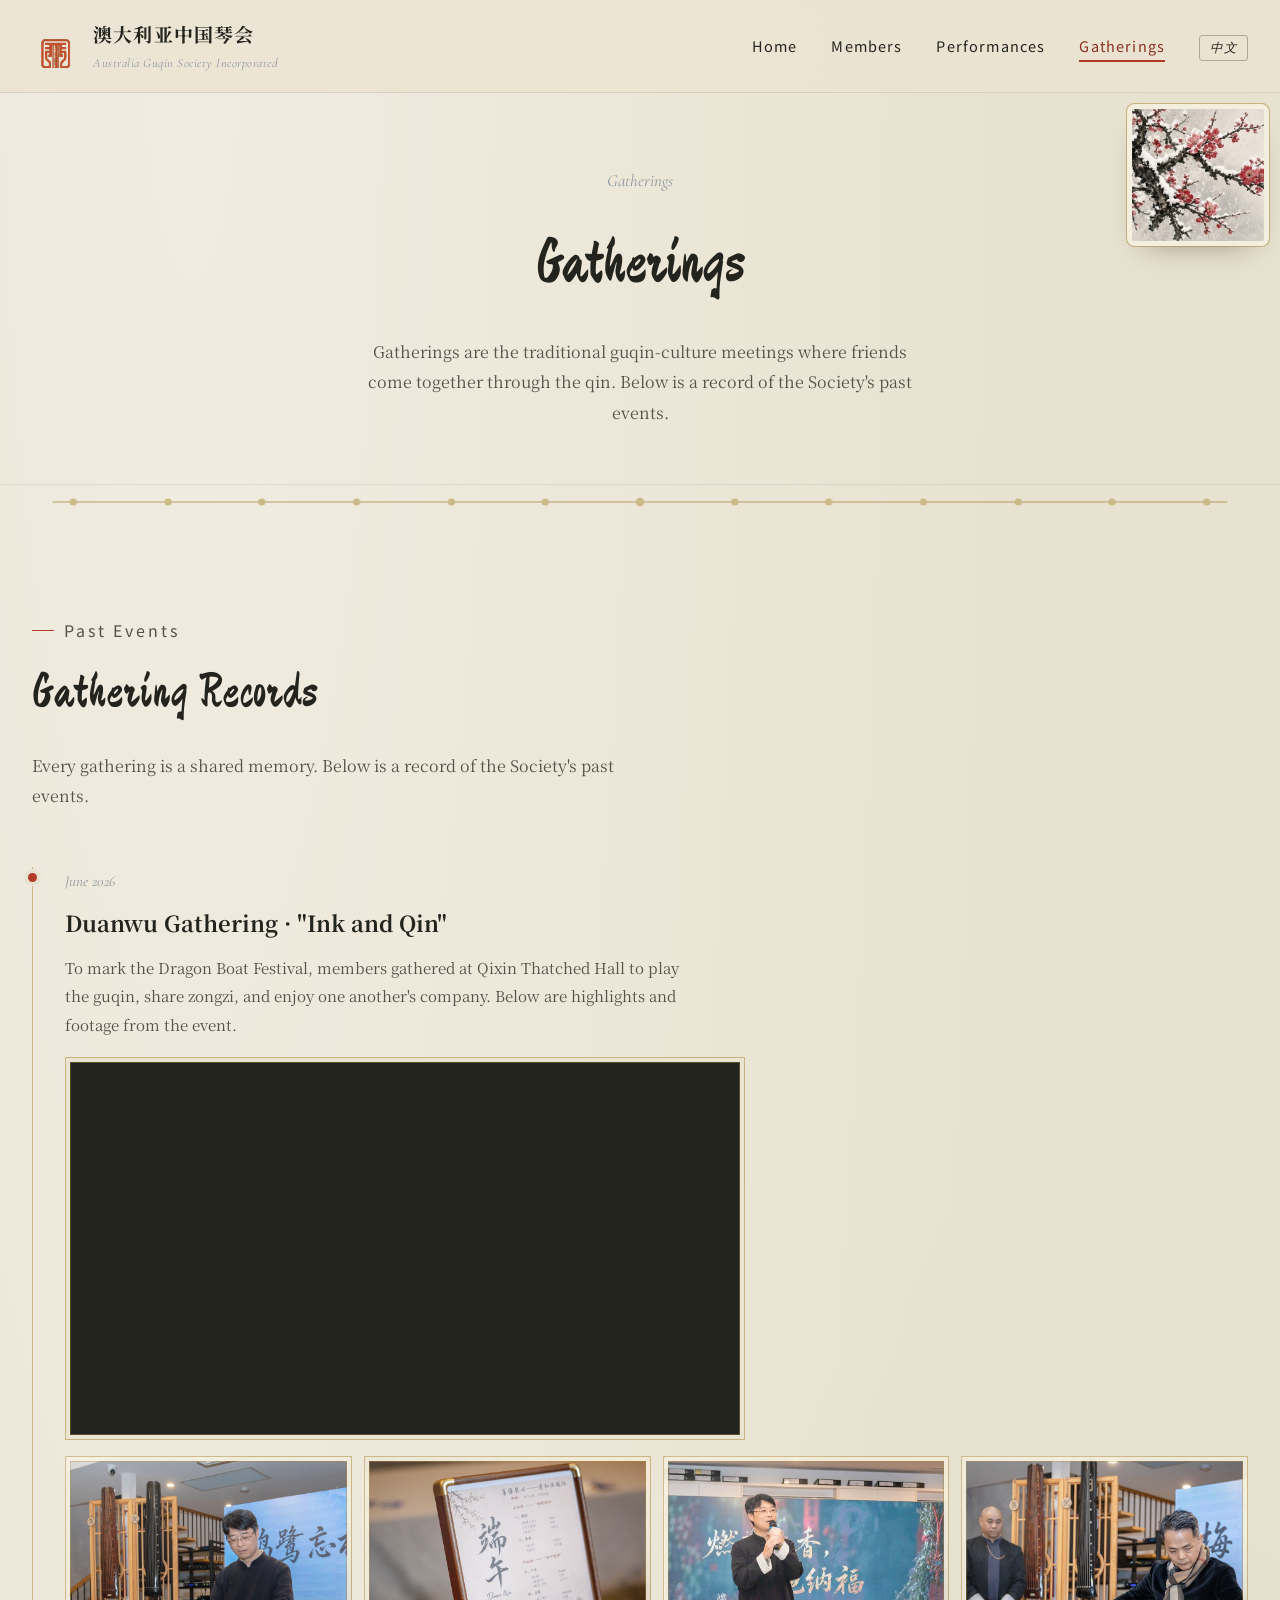
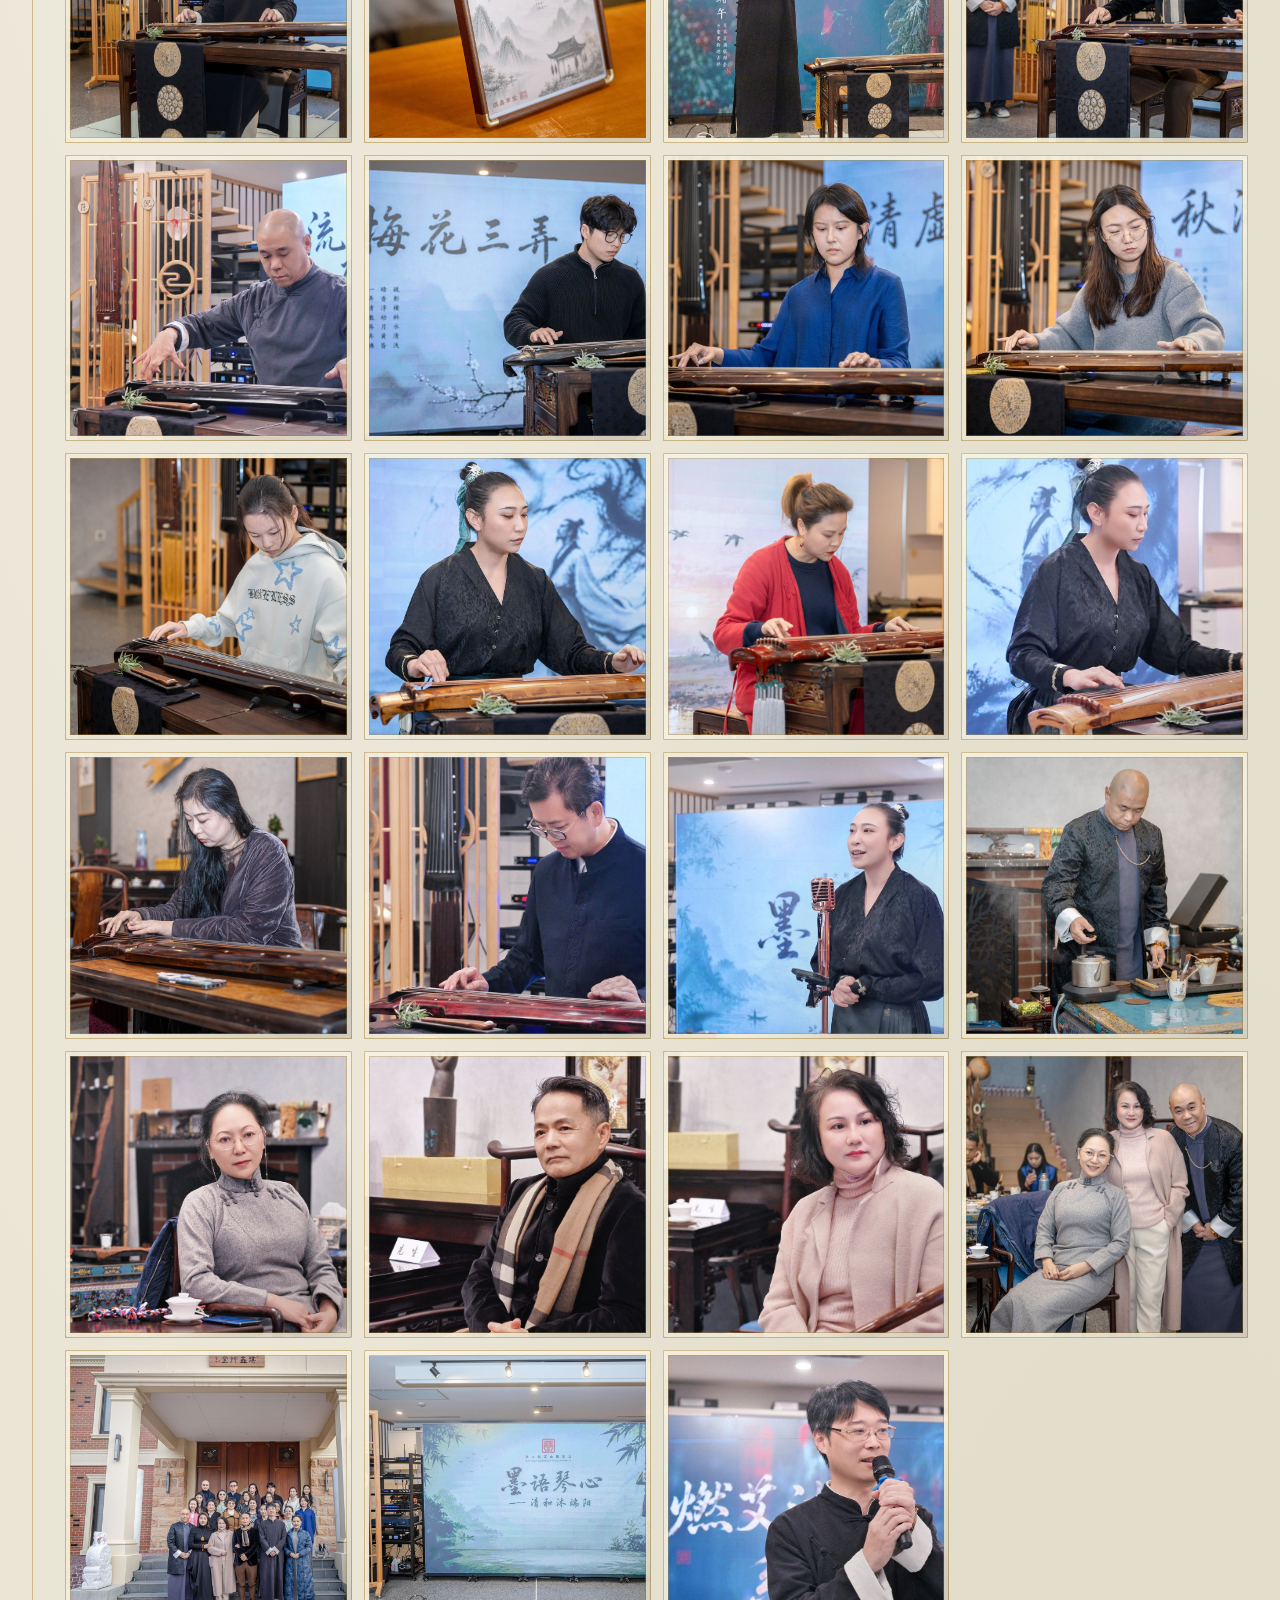
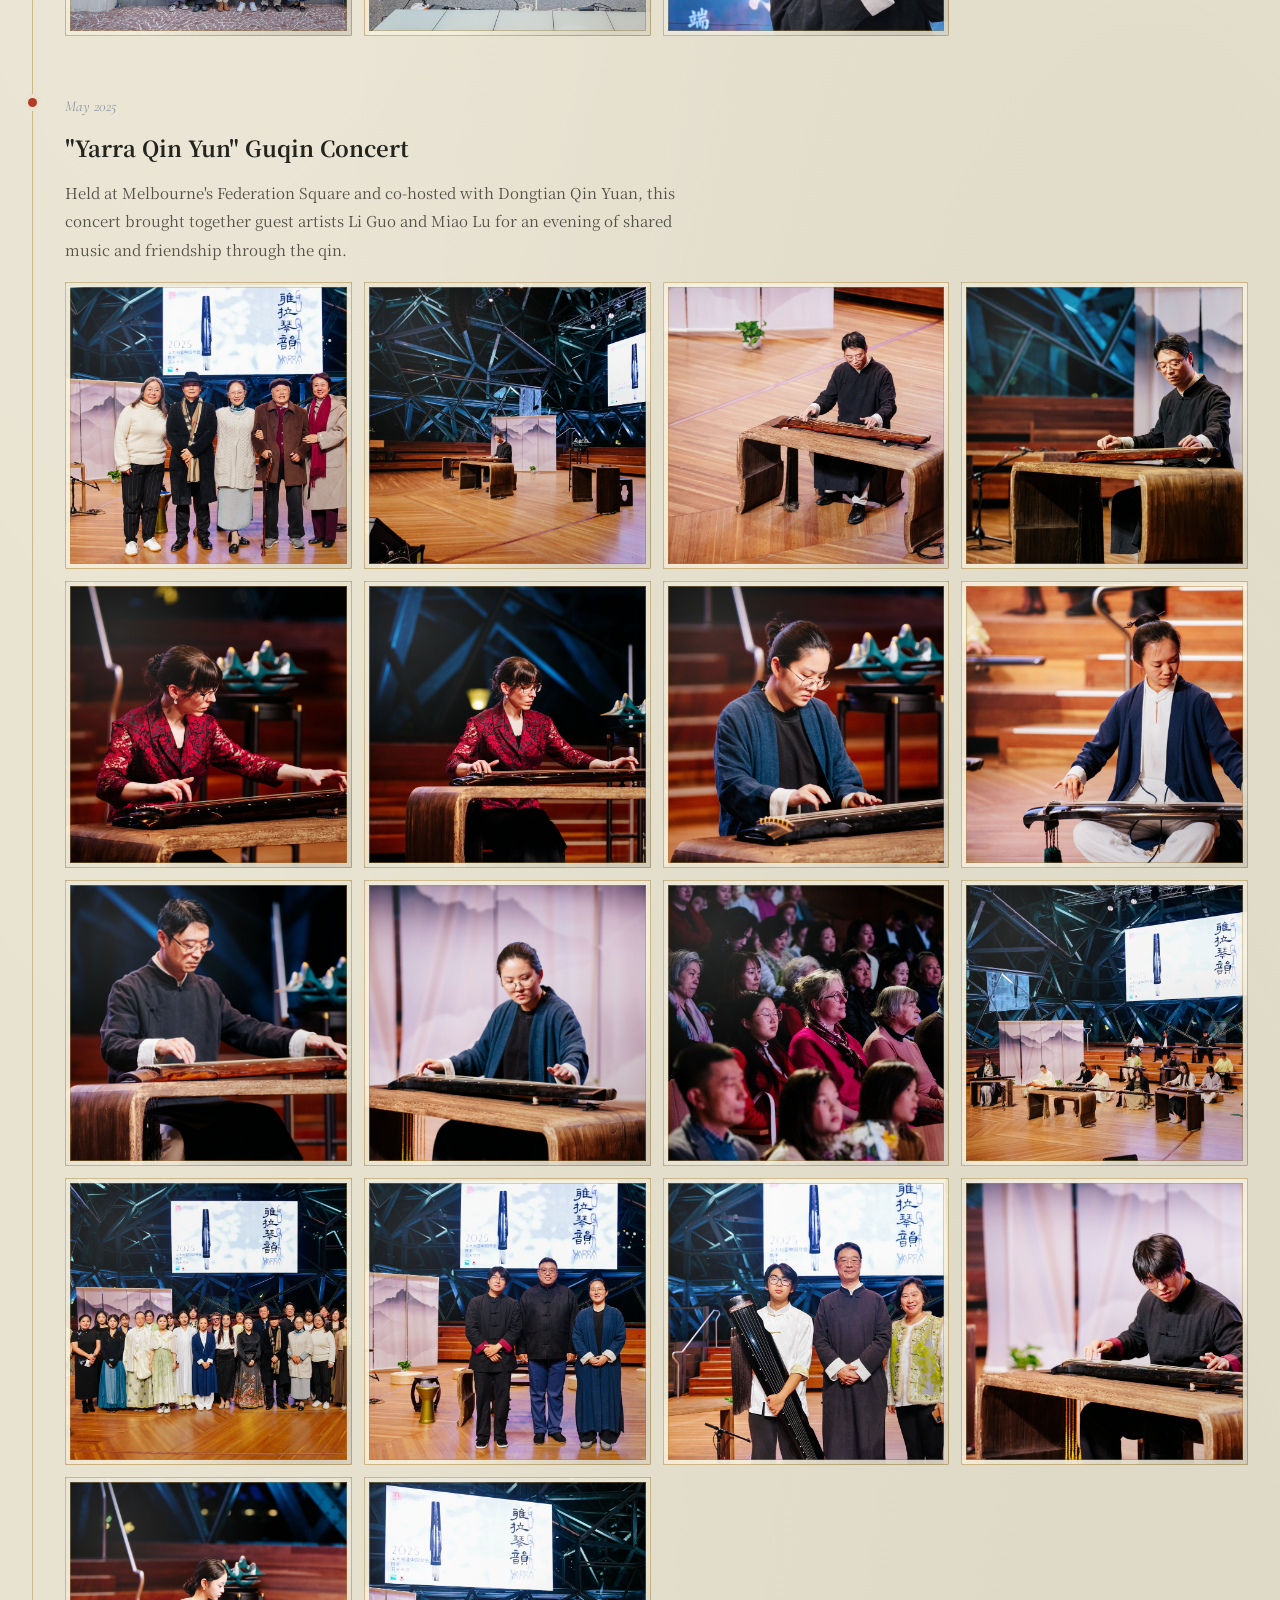
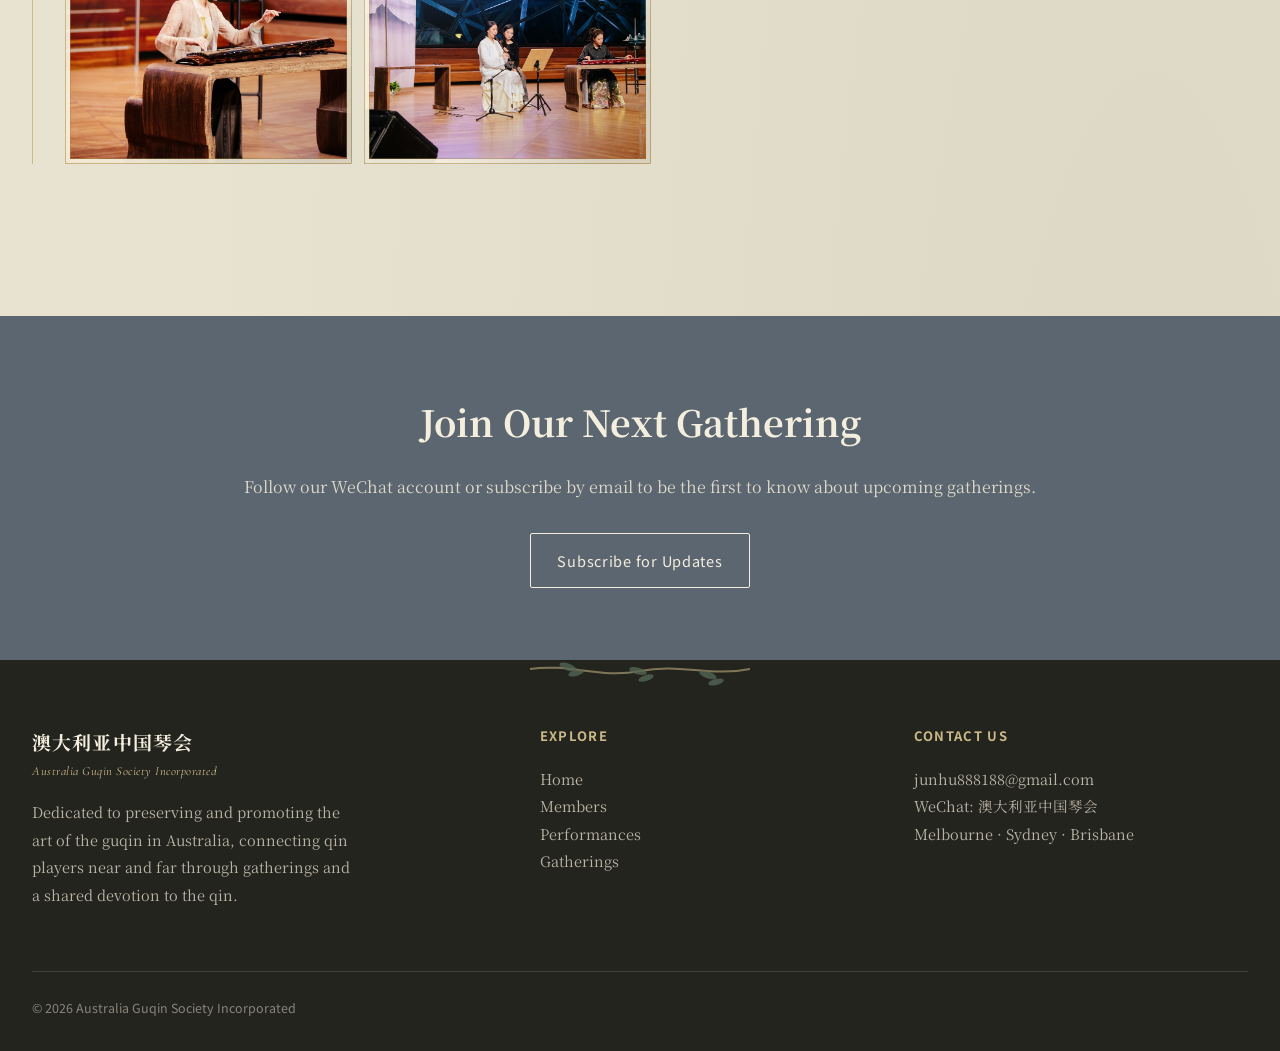
==== gatherings-en.html @ 90395c21 "修复 YouTube iframe 嵌入未铺满卡片的问题 页面实际使用的是内嵌 <style>，而非 css/style.css，之前只改了后者导致 .ink-block.has-video 的 if" ====
<!DOCTYPE html>
<html lang="en">
<head>
<meta charset="UTF-8">
<meta name="viewport" content="width=device-width, initial-scale=1.0">
<title>Gatherings · Australia Guqin Society Incorporated · Guqin Melbourne</title>
<meta name="description" content="A record of past gatherings and concerts by the Australia Guqin Society — including the Duanwu Gathering &quot;Ink and Qin&quot; and the &quot;Yarra Qin Yun&quot; concert in Melbourne.">
<link rel="canonical" href="https://www.auguqin.com/gatherings-en.html">
<link rel="alternate" hreflang="zh-Hans" href="https://www.auguqin.com/gatherings.html">
<link rel="alternate" hreflang="en" href="https://www.auguqin.com/gatherings-en.html">
<link rel="alternate" hreflang="x-default" href="https://www.auguqin.com/gatherings.html">
<meta property="og:type" content="website">
<meta property="og:site_name" content="Australia Guqin Society Incorporated">
<meta property="og:title" content="Gatherings · Australia Guqin Society Incorporated">
<meta property="og:description" content="A record of past guqin gatherings and concerts held in Melbourne, Australia.">
<meta property="og:image" content="https://www.auguqin.com/assets/moyu_g3_group.jpg">
<meta property="og:url" content="https://www.auguqin.com/gatherings-en.html">
<meta property="og:locale" content="en_AU">
<meta name="twitter:card" content="summary_large_image">
<script type="application/ld+json">
{
  "@context": "https://schema.org",
  "@graph": [
    {
      "@type": "Event",
      "name": "Duanwu Gathering \u00b7 Ink and Qin",
      "startDate": "2026-06",
      "location": {
        "@type": "Place",
        "name": "Qixin Thatched Hall",
        "address": { "@type": "PostalAddress", "addressLocality": "Melbourne", "addressCountry": "AU" }
      },
      "organizer": { "@type": "Organization", "name": "Australia Guqin Society Incorporated" },
      "image": "https://www.auguqin.com/assets/moyu_g3_group.jpg"
    },
    {
      "@type": "Event",
      "name": "Yarra Qin Yun Guqin Concert",
      "startDate": "2025-05",
      "location": {
        "@type": "Place",
        "name": "Federation Square",
        "address": { "@type": "PostalAddress", "addressLocality": "Melbourne", "addressCountry": "AU" }
      },
      "organizer": { "@type": "Organization", "name": "Australia Guqin Society Incorporated" },
      "image": "https://www.auguqin.com/assets/yarra_13.jpg"
    }
  ]
}
</script>
<style>
/* ============================================================
   澳大利亚琴会 · Australian Guqin Society
   设计语言：水墨 · 宣纸 · 印章 · 徽位
   ============================================================ */

@import url('https://fonts.googleapis.com/css2?family=Noto+Serif+SC:wght@400;500;700;900&family=Cormorant+Garamond:ital,wght@0,400;0,500;1,400;1,500&family=Noto+Sans+SC:wght@400;500&family=Ma+Shan+Zheng&display=swap');

:root {
  /* 色 · Color */
  --ink:        #24241f;   /* 墨 */
  --ink-soft:   #55524a;
  --paper:      #e8e2d0;   /* 宣纸 */
  --paper-deep: #d8cfb4;   /* 陈纸 */
  --paper-card: #f3eedd;
  --dai:        #5c6670;   /* 水墨山色 · 石青灰 */
  --dai-soft:   #8f98a0;
  --dai-deep:   #3c444c;
  --bamboo:     #46614a;   /* 竹青 */
  --bamboo-soft:#7a9a7e;
  --bamboo-deep:#2c4030;
  --sepia:      #b98a4e;   /* 赭石 · 夕照 */
  --sepia-soft: #d9b479;
  --snow:       #faf7ee;   /* 雪 */
  --cinnabar:   #b23b28;   /* 朱砂 — 印色 */
  --cinnabar-deep: #8a2f1f;
  --gold:       #a3843f;   /* 泥金 — 细线 */
  --gold-soft:  #cbb987;

  --font-display: 'Noto Serif SC', serif;
  --font-calligraphy: 'Ma Shan Zheng', 'Noto Serif SC', serif;
  --font-en: 'Cormorant Garamond', serif;
  --font-body: 'Noto Serif SC', serif;
  --font-label: 'Noto Sans SC', sans-serif;

  --max-w: 1320px;
}

* { box-sizing: border-box; }

html { scroll-behavior: smooth; overflow-x: hidden; max-width: 100%; }

body {
  margin: 0;
  overflow-x: hidden;
  max-width: 100%;
  background: var(--paper);
  color: var(--ink);
  font-family: var(--font-body);
  line-height: 1.9;
  -webkit-font-smoothing: antialiased;
  background-image:
    radial-gradient(ellipse at 15% 0%, rgba(255,255,255,0.35), transparent 55%),
    radial-gradient(ellipse at 90% 100%, rgba(0,0,0,0.05), transparent 60%);
}

a { color: inherit; text-decoration: none; }

img { max-width: 100%; display: block; }

::selection { background: var(--cinnabar); color: var(--paper-card); }

@media (prefers-reduced-motion: reduce) {
  *, *::before, *::after {
    animation-duration: 0.001ms !important;
    animation-iteration-count: 1 !important;
    transition-duration: 0.001ms !important;
    scroll-behavior: auto !important;
  }
}

:focus-visible {
  outline: 2px solid var(--cinnabar);
  outline-offset: 3px;
}

.wrap {
  max-width: var(--max-w);
  margin: 0 auto;
  padding: 0 32px;
}

/* ---------------- 印 Logo ---------------- */
.seal {
  width: 42px;
  height: 42px;
  background: var(--cinnabar);
  color: var(--paper-card);
  display: flex;
  align-items: center;
  justify-content: center;
  font-family: var(--font-display);
  font-weight: 900;
  font-size: 22px;
  border-radius: 3px;
  transform: rotate(-2deg);
  box-shadow: 0 2px 0 rgba(0,0,0,0.15), inset 0 0 0 1px rgba(255,255,255,0.15);
  flex-shrink: 0;
}

.seal-logo {
  height: 44px;
  width: auto;
  flex-shrink: 0;
}

/* ---------------- Header / Nav ---------------- */
.site-header {
  position: sticky;
  top: 0;
  z-index: 100;
  background: rgba(236, 228, 210, 0.86);
  backdrop-filter: blur(10px);
  border-bottom: 1px solid rgba(32,29,25,0.1);
}

.site-header .wrap {
  display: flex;
  align-items: center;
  justify-content: space-between;
  padding-top: 16px;
  padding-bottom: 16px;
}

.brand {
  display: flex;
  align-items: center;
  gap: 14px;
}

.brand-text .zh {
  display: block;
  font-family: var(--font-display);
  font-weight: 700;
  font-size: 19px;
  letter-spacing: 0.06em;
}

.brand-text .en {
  display: block;
  font-family: var(--font-en);
  font-style: italic;
  font-size: 12.5px;
  color: var(--dai-soft);
  letter-spacing: 0.04em;
}

.nav-list {
  list-style: none;
  display: flex;
  gap: 34px;
  margin: 0;
  padding: 0;
}

.nav-list a {
  font-family: var(--font-label);
  font-size: 14.5px;
  letter-spacing: 0.08em;
  position: relative;
  padding-bottom: 4px;
}

.nav-list a::after {
  content: '';
  position: absolute;
  left: 0; right: 0; bottom: -2px;
  height: 1.5px;
  background: var(--cinnabar);
  transform: scaleX(0);
  transform-origin: right;
  transition: transform 0.35s ease;
}

.nav-list a:hover::after,
.nav-list a.active::after {
  transform: scaleX(1);
  transform-origin: left;
}

.nav-list a.active { color: var(--cinnabar-deep); }

.lang-switch {
  font-family: var(--font-en) !important;
  font-style: italic;
  border: 1px solid rgba(32,29,25,0.3);
  border-radius: 3px;
  padding: 4px 10px !important;
  font-size: 12.5px !important;
  letter-spacing: 0.04em !important;
}
.lang-switch::after { content: none !important; }
.lang-switch:hover { border-color: var(--cinnabar); color: var(--cinnabar-deep); }

.nav-toggle {
  display: none;
  background: none;
  border: none;
  cursor: pointer;
  padding: 6px;
}

.nav-toggle span {
  display: block;
  width: 24px;
  height: 2px;
  background: var(--ink);
  margin: 5px 0;
  transition: transform 0.3s ease, opacity 0.3s ease;
}

@media (max-width: 860px) {
  .site-header { position: static; }
  .site-header .wrap { flex-wrap: wrap; padding-top: calc(40px + env(safe-area-inset-top)); }
  .nav-toggle { display: block; position: relative; z-index: 10; order: 2; }
  .brand { order: 1; }
  .site-header nav {
    order: 3;
    width: 100%;
    flex-basis: 100%;
  }
  .nav-list {
    width: 100%;
    flex-direction: column;
    background: var(--paper);
    padding: 0 32px;
    gap: 20px;
    max-height: 0;
    overflow: hidden;
    opacity: 0;
    transition: max-height 0.35s ease, opacity 0.25s ease, padding 0.35s ease;
  }
  .nav-list.open {
    max-height: 400px;
    opacity: 1;
    padding: 20px 32px 28px;
    border-top: 1px solid rgba(32,29,25,0.1);
  }
}

/* ---------------- 徽位分隔线 · String Divider ---------------- */
.string-divider {
  width: 100%;
  height: 34px;
  margin: 0 auto;
  display: block;
  overflow: visible;
}

.string-divider .line {
  stroke: var(--gold);
  stroke-width: 1;
  opacity: 0.75;
}

.string-divider .hui {
  fill: var(--gold-soft);
  opacity: 0;
  transform-origin: center;
}

.string-divider.in-view .hui {
  animation: hui-in 0.6s ease forwards;
}

.string-divider.in-view .hui:nth-child(1) { animation-delay: 0.02s; }
.string-divider.in-view .hui:nth-child(2) { animation-delay: 0.07s; }
.string-divider.in-view .hui:nth-child(3) { animation-delay: 0.12s; }
.string-divider.in-view .hui:nth-child(4) { animation-delay: 0.17s; }
.string-divider.in-view .hui:nth-child(5) { animation-delay: 0.22s; }
.string-divider.in-view .hui:nth-child(6) { animation-delay: 0.27s; }
.string-divider.in-view .hui:nth-child(7) { animation-delay: 0.32s; }
.string-divider.in-view .hui:nth-child(8) { animation-delay: 0.37s; }
.string-divider.in-view .hui:nth-child(9) { animation-delay: 0.42s; }
.string-divider.in-view .hui:nth-child(10) { animation-delay: 0.47s; }
.string-divider.in-view .hui:nth-child(11) { animation-delay: 0.52s; }
.string-divider.in-view .hui:nth-child(12) { animation-delay: 0.57s; }
.string-divider.in-view .hui:nth-child(13) { animation-delay: 0.62s; }

@keyframes hui-in {
  from { opacity: 0; transform: scale(0); }
  to   { opacity: 1; transform: scale(1); }
}

/* ---------------- 段 Section labels (structural device) ---------------- */
.duan-label {
  font-family: var(--font-label);
  font-size: 13px;
  letter-spacing: 0.18em;
  color: var(--cinnabar-deep);
  display: flex;
  align-items: center;
  gap: 10px;
  margin-bottom: 18px;
}

.duan-label::before {
  content: '';
  width: 22px;
  height: 1px;
  background: var(--cinnabar);
}

/* ---------------- Sections ---------------- */
section { padding: 96px 0; }

.section-head {
  max-width: 640px;
  margin-bottom: 56px;
}

.section-head h2 {
  font-family: var(--font-calligraphy);
  font-size: clamp(34px, 4vw, 48px);
  font-weight: 400;
  margin: 0 0 14px;
  letter-spacing: 0.02em;
}

.section-head p {
  color: var(--ink-soft);
  font-size: 16px;
  margin: 0;
}

.eyebrow-en {
  font-family: var(--font-en);
  font-style: italic;
  color: var(--dai-soft);
  font-size: 16px;
  display: block;
  margin-bottom: 6px;
}

/* ---------------- Buttons ---------------- */
.btn {
  display: inline-flex;
  align-items: center;
  gap: 10px;
  font-family: var(--font-label);
  font-size: 14.5px;
  letter-spacing: 0.05em;
  padding: 13px 26px;
  border: 1px solid var(--ink);
  border-radius: 2px;
  transition: background 0.3s ease, color 0.3s ease, border-color 0.3s ease, transform 0.25s ease;
}

.btn:hover { transform: translateY(-2px); }

.btn-primary {
  background: var(--cinnabar);
  border-color: var(--cinnabar);
  color: var(--paper-card);
}
.btn-primary:hover { background: var(--cinnabar-deep); border-color: var(--cinnabar-deep); }

.btn-ghost {
  background: transparent;
  color: var(--ink);
}
.btn-ghost:hover { background: var(--ink); color: var(--paper); }

/* ---------------- Hero (index · 真实图片) ---------------- */
.hero-photo {
  position: relative;
  width: 100%;
  padding: 0;
  overflow: hidden;
  background: var(--ink);
}

.hero-photo-img {
  width: 100%;
  height: auto;
  max-height: 720px;
  object-fit: cover;
  object-position: center 30%;
  display: block;
}

.hero-photo-overlay {
  position: absolute;
  left: 0; right: 0; bottom: 0;
  height: 42%;
  background: linear-gradient(to top, rgba(18,16,12,0.6), transparent);
  pointer-events: none;
}

.hero-photo-content {
  position: absolute;
  left: 0; right: 0; bottom: 40px;
  display: flex;
  justify-content: center;
}

.btn-ghost-light {
  border-color: var(--paper-card);
  color: var(--paper-card);
}
.btn-ghost-light:hover { background: var(--paper-card); color: var(--ink); }

.visually-hidden {
  position: absolute;
  width: 1px; height: 1px;
  padding: 0; margin: -1px;
  overflow: hidden;
  clip: rect(0,0,0,0);
  white-space: nowrap;
  border: 0;
}

@media (max-width: 700px) {
  .hero-photo-img { max-height: 480px; object-position: center 22%; }
  .hero-photo-content { bottom: 22px; }
}

/* ---------------- Card grids ---------------- */
.grid {
  display: grid;
  gap: 28px;
}

.grid-3 { grid-template-columns: repeat(3, 1fr); }
.grid-2 { grid-template-columns: repeat(2, 1fr); }

@media (max-width: 900px) {
  .grid-3 { grid-template-columns: repeat(2, 1fr); }
}
@media (max-width: 640px) {
  .grid-3, .grid-2 { grid-template-columns: 1fr; }
}

.card {
  background: var(--paper-card);
  border: 1px solid rgba(173,138,62,0.28);
  border-radius: 3px;
  overflow: hidden;
  box-shadow: 0 10px 24px -18px rgba(23,32,27,0.35);
  transition: transform 0.35s ease, box-shadow 0.35s ease, border-color 0.35s ease;
}

.card:hover {
  transform: translateY(-5px);
  box-shadow: 0 18px 34px -18px rgba(32,29,25,0.35);
  border-color: var(--cinnabar);
}

/* ---------------- Ink placeholder blocks (no real imagery) ---------------- */
.ink-block {
  position: relative;
  aspect-ratio: 4 / 3;
  background-color: var(--paper-deep);
  background-image: url("data:image/svg+xml,%3Csvg%20xmlns%3D%22http%3A//www.w3.org/2000/svg%22%20viewBox%3D%220%200%20200%20150%22%3E%3Crect%20width%3D%22200%22%20height%3D%22150%22%20fill%3D%22%23e8e2d0%22/%3E%3Ccircle%20cx%3D%22158%22%20cy%3D%2232%22%20r%3D%2211%22%20fill%3D%22%23cbb987%22%20opacity%3D%220.85%22/%3E%3Cpath%20d%3D%22M0%2C95%20Q30%2C70%2060%2C88%20T120%2C80%20T200%2C90%20L200%2C150%20L0%2C150%20Z%22%20fill%3D%22%238f98a0%22%20opacity%3D%220.5%22/%3E%3Cpath%20d%3D%22M0%2C120%20Q25%2C95%2055%2C112%20Q90%2C90%20130%2C110%20Q165%2C92%20200%2C112%20L200%2C150%20L0%2C150%20Z%22%20fill%3D%22%233c444c%22/%3E%3Cpath%20d%3D%22M0%2C128%20Q50%2C120%20100%2C130%20T200%2C124%22%20stroke%3D%22%23faf7ee%22%20stroke-width%3D%221.4%22%20fill%3D%22none%22%20opacity%3D%220.55%22/%3E%3Cpath%20d%3D%22M0%2C138%20Q50%2C132%20100%2C140%20T200%2C134%22%20stroke%3D%22%23faf7ee%22%20stroke-width%3D%221%22%20fill%3D%22none%22%20opacity%3D%220.35%22/%3E%3C/svg%3E");
  background-size: cover;
  background-position: center;
  overflow: hidden;
  box-shadow: inset 0 0 0 1px rgba(173,138,62,0.55), inset 0 0 0 5px rgba(250,245,230,0.9), inset 0 0 0 6px rgba(173,138,62,0.4);
}

.grid-3 .card:nth-of-type(3n+2) .ink-block:not(.avatar),
.gallery-strip .ink-block:nth-of-type(4n+2):not(.avatar) {
  background-image: url("data:image/svg+xml,%3Csvg%20xmlns%3D%22http%3A//www.w3.org/2000/svg%22%20viewBox%3D%220%200%20200%20150%22%3E%3Crect%20width%3D%22200%22%20height%3D%22150%22%20fill%3D%22%23e8e2d0%22/%3E%3Ccircle%20cx%3D%2240%22%20cy%3D%2230%22%20r%3D%2210%22%20fill%3D%22%23b23b28%22%20opacity%3D%220.85%22/%3E%3Cpath%20d%3D%22M0%2C95%20Q30%2C70%2060%2C88%20T120%2C80%20T200%2C90%20L200%2C150%20L0%2C150%20Z%22%20fill%3D%22%237a9a7e%22%20opacity%3D%220.45%22/%3E%3Cpath%20d%3D%22M0%2C120%20Q25%2C95%2055%2C112%20Q90%2C90%20130%2C110%20Q165%2C92%20200%2C112%20L200%2C150%20L0%2C150%20Z%22%20fill%3D%22%232c4030%22/%3E%3Cpath%20d%3D%22M0%2C128%20Q50%2C120%20100%2C130%20T200%2C124%22%20stroke%3D%22%23faf7ee%22%20stroke-width%3D%221.4%22%20fill%3D%22none%22%20opacity%3D%220.55%22/%3E%3Cpath%20d%3D%22M0%2C138%20Q50%2C132%20100%2C140%20T200%2C134%22%20stroke%3D%22%23faf7ee%22%20stroke-width%3D%221%22%20fill%3D%22none%22%20opacity%3D%220.35%22/%3E%3C/svg%3E");
}

.grid-3 .card:nth-of-type(3n) .ink-block:not(.avatar),
.gallery-strip .ink-block:nth-of-type(4n+3):not(.avatar) {
  background-image: url("data:image/svg+xml,%3Csvg%20xmlns%3D%22http%3A//www.w3.org/2000/svg%22%20viewBox%3D%220%200%20200%20150%22%3E%3Crect%20width%3D%22200%22%20height%3D%22150%22%20fill%3D%22%23e8e2d0%22/%3E%3Ccircle%20cx%3D%22100%22%20cy%3D%2226%22%20r%3D%229%22%20fill%3D%22%23b98a4e%22%20opacity%3D%220.85%22/%3E%3Cpath%20d%3D%22M0%2C95%20Q30%2C70%2060%2C88%20T120%2C80%20T200%2C90%20L200%2C150%20L0%2C150%20Z%22%20fill%3D%22%23d9b479%22%20opacity%3D%220.5%22/%3E%3Cpath%20d%3D%22M0%2C120%20Q25%2C95%2055%2C112%20Q90%2C90%20130%2C110%20Q165%2C92%20200%2C112%20L200%2C150%20L0%2C150%20Z%22%20fill%3D%22%238f98a0%22/%3E%3Cpath%20d%3D%22M0%2C128%20Q50%2C120%20100%2C130%20T200%2C124%22%20stroke%3D%22%23faf7ee%22%20stroke-width%3D%221.4%22%20fill%3D%22none%22%20opacity%3D%220.55%22/%3E%3Cpath%20d%3D%22M0%2C138%20Q50%2C132%20100%2C140%20T200%2C134%22%20stroke%3D%22%23faf7ee%22%20stroke-width%3D%221%22%20fill%3D%22none%22%20opacity%3D%220.35%22/%3E%3C/svg%3E");
}

.ink-block::before {
  content: '';
  position: absolute;
  inset: 0;
  background:
    radial-gradient(circle at 18% 18%, rgba(255,255,255,0.16), transparent 45%),
    radial-gradient(circle at 88% 88%, rgba(0,0,0,0.14), transparent 50%);
}

.ink-block.photo {
  background-image: none;
  background-size: cover;
  background-position: 22% center;
}

.ink-block.photo::after { content: none; }

.ink-block.has-video {
  background: var(--ink);
}
.ink-block.has-video video,
.ink-block.has-video iframe {
  width: 100%;
  height: 100%;
  object-fit: cover;
  display: block;
  border: 0;
}
.ink-block.has-video::after,
.ink-block.has-video::before { content: none; }

.ink-block::after {
  content: '印';
  position: absolute;
  right: 10px;
  bottom: 8px;
  width: 20px;
  height: 20px;
  background: var(--cinnabar);
  color: var(--paper-card);
  font-family: var(--font-display);
  font-weight: 700;
  font-size: 11px;
  display: flex;
  align-items: center;
  justify-content: center;
  border-radius: 2px;
  opacity: 0.88;
  transform: rotate(-3deg);
  pointer-events: none;
}

.ink-block .placeholder-tag {
  position: absolute;
  bottom: 12px;
  left: 12px;
  font-family: var(--font-label);
  font-size: 11px;
  letter-spacing: 0.08em;
  color: rgba(244,238,218,0.85);
  background: rgba(32,29,25,0.35);
  padding: 4px 9px;
  border-radius: 2px;
  backdrop-filter: blur(3px);
}

.ink-block.avatar {
  aspect-ratio: 1 / 1;
  border-radius: 50%;
  display: flex;
  align-items: center;
  justify-content: center;
  background-image: none;
  background: radial-gradient(circle at 32% 28%, var(--dai-soft) 0%, var(--dai) 55%, var(--bamboo-deep) 100%);
  box-shadow: inset 0 0 0 3px var(--paper-card), inset 0 0 0 4px rgba(173,138,62,0.6), 0 6px 16px -8px rgba(23,32,27,0.4);
}

.ink-block.avatar.photo-round {
  background-size: cover;
}

.ink-block.avatar::after { content: none; }

.avatar-row .avatar-item:nth-of-type(3n+2) .ink-block.avatar:not(.photo-round) {
  background: radial-gradient(circle at 32% 28%, var(--bamboo-soft) 0%, var(--bamboo) 55%, var(--dai-deep) 100%);
}
.avatar-row .avatar-item:nth-of-type(3n) .ink-block.avatar:not(.photo-round) {
  background: radial-gradient(circle at 32% 28%, #c9a55c 0%, var(--gold) 45%, var(--bamboo-deep) 100%);
}

.ink-block.avatar span {
  font-family: var(--font-display);
  font-weight: 700;
  font-size: 38px;
  color: rgba(244,238,218,0.92);
}

.play-btn {
  position: absolute;
  top: 50%; left: 50%;
  transform: translate(-50%, -50%);
  width: 58px; height: 58px;
  border-radius: 50%;
  background: rgba(244,238,218,0.92);
  display: flex;
  align-items: center;
  justify-content: center;
  transition: transform 0.3s ease, background 0.3s ease;
}

.card:hover .play-btn {
  transform: translate(-50%, -50%) scale(1.08);
  background: var(--cinnabar);
}

.card:hover .play-btn svg path { fill: var(--paper-card); }

.play-btn svg path { fill: var(--ink); transition: fill 0.3s ease; }

/* ---------------- Card content ---------------- */
.card-body { padding: 22px 24px 26px; }

.card-body .tag {
  font-family: var(--font-label);
  font-size: 11.5px;
  letter-spacing: 0.1em;
  color: var(--bamboo);
  display: block;
  margin-bottom: 8px;
}

.card-body h3 {
  font-family: var(--font-display);
  font-size: 19px;
  margin: 0 0 8px;
  font-weight: 700;
}

.card-body p {
  font-size: 14.5px;
  color: var(--ink-soft);
  margin: 0;
  line-height: 1.75;
}

.card-body .meta {
  margin-top: 14px;
  font-family: var(--font-label);
  font-size: 12.5px;
  color: var(--dai-soft);
  letter-spacing: 0.04em;
}

/* ---------------- About / split ---------------- */
.split {
  display: grid;
  grid-template-columns: 1fr 1fr;
  gap: 64px;
  align-items: center;
}

@media (max-width: 860px) {
  .split { grid-template-columns: 1fr; gap: 36px; }
}

.split .ink-block { border-radius: 3px; }

/* ---------------- Preview strip (homepage member row) ---------------- */
.avatar-row {
  display: flex;
  gap: 22px;
  flex-wrap: wrap;
}

.avatar-item { text-align: center; width: 180px; display: inline-block; text-decoration: none; }
.avatar-item .ink-block.avatar {
  width: 160px;
  height: 160px;
  margin: 0 auto 14px;
  transition: transform 0.3s ease, box-shadow 0.3s ease;
}
a.avatar-item:hover .ink-block.avatar {
  transform: translateY(-4px) scale(1.03);
  box-shadow: inset 0 0 0 3px var(--paper-card), inset 0 0 0 4px rgba(173,138,62,0.6), 0 14px 26px -10px rgba(23,20,15,0.45);
}
a.avatar-item:hover .name { color: var(--cinnabar-deep); }
.avatar-item .name {
  font-family: var(--font-label);
  font-size: 13px;
}

/* ---------------- 点缀 · 竹石松梅 ---------------- */
.corner-accent {
  position: absolute;
  pointer-events: none;
  z-index: 0;
  opacity: 0.24;
}

.accent-photo {
  position: absolute;
  width: 132px;
  height: 132px;
  object-fit: cover;
  border-radius: 3px;
  box-shadow: 0 0 0 5px var(--paper-card), 0 0 0 6px rgba(173,138,62,0.55), 0 14px 30px -14px rgba(23,20,15,0.5);
  z-index: 2;
}

@media (max-width: 640px) {
  .accent-photo { width: 92px; height: 92px; }
}

.page-hero { position: relative; overflow: hidden; }
.page-hero .wrap { position: relative; z-index: 1; }

.accent-bl { left: -10px; bottom: -10px; }
.accent-br { right: -10px; bottom: -10px; }
.accent-tr { right: -10px; top: -10px; }
.accent-tl { left: -10px; top: -10px; }

.about-rock {
  position: absolute;
  right: -30px;
  bottom: -26px;
  width: 128px;
  height: 128px;
  object-fit: cover;
  border-radius: 3px;
  box-shadow: 0 0 0 5px var(--paper-card), 0 0 0 6px rgba(173,138,62,0.55), 0 14px 30px -14px rgba(23,20,15,0.5);
  z-index: 2;
  transform: rotate(-2deg);
}

.split { position: relative; }

.footer-sprig {
  position: absolute;
  top: -1px;
  left: 50%;
  transform: translateX(-50%);
  width: 220px;
  opacity: 0.55;
  pointer-events: none;
}

.site-footer { position: relative; }
.site-footer {
  background: var(--ink);
  color: var(--paper-deep);
  padding: 64px 0 32px;
}

.footer-grid {
  display: grid;
  grid-template-columns: 1.4fr 1fr 1fr;
  gap: 40px;
  margin-bottom: 48px;
}

@media (max-width: 700px) {
  .footer-grid { grid-template-columns: 1fr; }
}

.footer-grid h4 {
  font-family: var(--font-label);
  font-size: 13px;
  letter-spacing: 0.1em;
  color: var(--gold-soft);
  margin: 0 0 16px;
  text-transform: uppercase;
}

.footer-grid p, .footer-grid a {
  font-size: 14.5px;
  color: rgba(236, 228, 210, 0.75);
  line-height: 1.9;
  display: block;
}

.footer-grid a:hover { color: var(--paper-card); }

.footer-brand .brand-text .en { color: var(--gold-soft); }
.footer-brand p { max-width: 320px; margin-top: 14px; }

.footer-bottom {
  border-top: 1px solid rgba(236,228,210,0.15);
  padding-top: 24px;
  font-family: var(--font-label);
  font-size: 12.5px;
  color: rgba(236,228,210,0.5);
  display: flex;
  justify-content: space-between;
  flex-wrap: wrap;
  gap: 10px;
}

/* ---------------- Page header (inner pages) ---------------- */
.page-hero {
  padding: 72px 0 56px;
  text-align: center;
  border-bottom: 1px solid rgba(32,29,25,0.08);
}

.page-hero .eyebrow-en { font-size: 17px; }

.page-hero h1 {
  font-family: var(--font-calligraphy);
  font-weight: 400;
  font-size: clamp(42px, 6vw, 62px);
  margin: 6px 0 16px;
}

.page-hero p {
  max-width: 560px;
  margin: 0 auto;
  color: var(--ink-soft);
}

/* ---------------- Filter tabs ---------------- */
.tabs {
  display: flex;
  gap: 10px;
  flex-wrap: wrap;
  margin-bottom: 44px;
}

.tab {
  font-family: var(--font-label);
  font-size: 13.5px;
  letter-spacing: 0.05em;
  padding: 9px 18px;
  border: 1px solid rgba(32,29,25,0.18);
  border-radius: 20px;
  background: transparent;
  cursor: pointer;
  transition: all 0.25s ease;
}

.tab:hover { border-color: var(--cinnabar); }

.tab.active {
  background: var(--ink);
  border-color: var(--ink);
  color: var(--paper);
}

/* ---------------- Timeline (雅集活动) ---------------- */
.timeline {
  position: relative;
  padding-left: 32px;
  border-left: 1px solid var(--gold-soft);
}

.timeline-item {
  position: relative;
  margin-bottom: 56px;
}

.timeline-item::before {
  content: '';
  position: absolute;
  left: -37.5px;
  top: 6px;
  width: 9px; height: 9px;
  border-radius: 50%;
  background: var(--cinnabar);
  box-shadow: 0 0 0 4px var(--paper);
}

.timeline-item .date {
  font-family: var(--font-en);
  font-style: italic;
  font-size: 15px;
  color: var(--dai-soft);
  margin-bottom: 6px;
  display: block;
}

.timeline-item h3 {
  font-family: var(--font-display);
  font-size: 22px;
  margin: 0 0 10px;
}

.timeline-item p {
  color: var(--ink-soft);
  font-size: 15px;
  max-width: 640px;
  margin: 0 0 18px;
}

.gallery-strip {
  display: grid;
  grid-template-columns: repeat(4, 1fr);
  gap: 12px;
}

@media (max-width: 640px) {
  .gallery-strip { grid-template-columns: repeat(2, 1fr); }
}

.gallery-strip .ink-block { aspect-ratio: 1/1; border-radius: 2px; }

/* ---------------- Reveal on scroll ---------------- */
.reveal { opacity: 1; }
.js .reveal {
  opacity: 0;
  transform: translateY(24px);
  transition: opacity 0.7s ease, transform 0.7s ease;
}
.js .reveal.in-view {
  opacity: 1;
  transform: translateY(0);
}

/* ---------------- CTA band ---------------- */
.cta-band {
  background: var(--dai);
  color: var(--paper-card);
  padding: 72px 0;
  text-align: center;
}

.cta-band h2 {
  font-family: var(--font-display);
  font-size: clamp(26px, 3vw, 36px);
  margin: 0 0 16px;
}

.cta-band p { color: rgba(244,238,218,0.85); margin: 0 0 30px; }

.cta-band .btn-ghost {
  border-color: var(--paper-card);
  color: var(--paper-card);
}
.cta-band .btn-ghost:hover { background: var(--paper-card); color: var(--dai); }

/* ---------------- Member bio detail ---------------- */
.member-card { scroll-margin-top: 110px; }
.timeline-item { scroll-margin-top: 110px; }

.member-card .card-body .role {
  font-family: var(--font-en);
  font-style: italic;
  color: var(--cinnabar-deep);
  font-size: 14px;
  display: block;
  margin-bottom: 10px;
}

</style>
</head>
<body>
<script>document.documentElement.classList.add("js");</script>

<header class="site-header">
  <div class="wrap">
    <a href="index-en.html" class="brand">
      <img src="assets/logo.png" alt="Australia Guqin Society" class="seal-logo">
      <div class="brand-text">
        <span class="zh">澳大利亚中国琴会</span>
        <span class="en">Australia Guqin Society Incorporated</span>
      </div>
    </a>
    <nav>
      <ul class="nav-list">
        <li><a href="index-en.html">Home</a></li>
        <li><a href="members-en.html">Members</a></li>
        <li><a href="videos-en.html">Performances</a></li>
        <li><a href="gatherings-en.html" class="active">Gatherings</a></li>
        <li><a href="gatherings.html" class="lang-switch">中文</a></li>
      </ul>
    </nav>
    <button class="nav-toggle" aria-label="Open menu" aria-expanded="false">
      <span></span><span></span><span></span>
    </button>
  </div>
</header>

<section class="page-hero">
  <img class="accent-photo accent-tr" src="assets/accent_plum.jpg" alt="Plum blossom" style="top:16px;right:16px;">
  <div class="wrap">
    <span class="eyebrow-en">Gatherings</span>
    <h1>Gatherings</h1>
    <p>Gatherings are the traditional guqin-culture meetings where friends come together through the qin. Below is a record of the Society's past events.</p>
  </div>
</section>

<div class="wrap">
  <svg class="string-divider" viewBox="0 0 1180 34" preserveAspectRatio="none" aria-hidden="true">
    <line class="line" x1="20" y1="17" x2="1160" y2="17"/>
    <circle class="hui" cx="40" cy="17" r="3.5"/><circle class="hui" cx="132" cy="17" r="3.5"/>
    <circle class="hui" cx="223" cy="17" r="3.5"/><circle class="hui" cx="315" cy="17" r="3.5"/>
    <circle class="hui" cx="407" cy="17" r="3.5"/><circle class="hui" cx="498" cy="17" r="3.5"/>
    <circle class="hui" cx="590" cy="17" r="4.2"/><circle class="hui" cx="682" cy="17" r="3.5"/>
    <circle class="hui" cx="773" cy="17" r="3.5"/><circle class="hui" cx="865" cy="17" r="3.5"/>
    <circle class="hui" cx="957" cy="17" r="3.5"/><circle class="hui" cx="1048" cy="17" r="3.5"/>
    <circle class="hui" cx="1140" cy="17" r="3.5"/>
  </svg>
</div>

<section>
  <div class="wrap">
    <div class="section-head reveal">
      <p class="duan-label">Past Events</p>
      <h2>Gathering Records</h2>
      <p>Every gathering is a shared memory. Below is a record of the Society's past events.</p>
    </div>

    <div class="timeline reveal">

      <div id="moyuqinxin" class="timeline-item">
        <span class="date">June 2026</span>
        <h3>Duanwu Gathering · "Ink and Qin"</h3>
        <p>To mark the Dragon Boat Festival, members gathered at Qixin Thatched Hall to play the guqin, share zongzi, and enjoy one another's company. Below are highlights and footage from the event.</p>
        <div class="ink-block has-video" style="max-width:680px;aspect-ratio:16/9;margin-bottom:16px;">
          <iframe src="https://www.youtube.com/embed/SlvBgha5_XQ" title="Moyu Qinxin Dragon Boat Gathering 2026 — Highlights" loading="lazy" allow="accelerometer; autoplay; clipboard-write; encrypted-media; gyroscope; picture-in-picture; web-share" allowfullscreen></iframe>
        </div>
        <div class="gallery-strip">
          <div class="ink-block photo" style="background-image:url('assets/moyu_g2_hujun_oulu.jpg')"></div>
          <div class="ink-block photo" style="background-image:url('assets/moyu_g6_host1.jpg')"></div>
          <div class="ink-block photo" style="background-image:url('assets/moyu_g7_host2.jpg')"></div>
          <div class="ink-block photo" style="background-image:url('assets/moyu_g16_longsheng_hujun.jpg')"></div>
          <div class="ink-block photo" style="background-image:url('assets/moyu_g8_xu_liushui.jpg')"></div>
          <div class="ink-block photo" style="background-image:url('assets/moyu_g18_wang_meihua.jpg')"></div>
          <div class="ink-block photo" style="background-image:url('assets/moyu_g17_perform_d.jpg')"></div>
          <div class="ink-block photo" style="background-image:url('assets/moyu_g20_perform_e.jpg')"></div>
          <div class="ink-block photo" style="background-image:url('assets/moyu_g21_perform_f.jpg')"></div>
          <div class="ink-block photo" style="background-image:url('assets/moyu_g22_perform_g.jpg')"></div>
          <div class="ink-block photo" style="background-image:url('assets/moyu_g23_perform_h.jpg')"></div>
          <div class="ink-block photo" style="background-image:url('assets/moyu_g9_perform_a.jpg')"></div>
          <div class="ink-block photo" style="background-image:url('assets/moyu_g14_perform_b.jpg')"></div>
          <div class="ink-block photo" style="background-image:url('assets/moyu_g15_perform_c.jpg')"></div>
          <div class="ink-block photo" style="background-image:url('assets/moyu_g11_speak_a.jpg')"></div>
          <div class="ink-block photo" style="background-image:url('assets/moyu_g19_xu_tea.jpg')"></div>
          <div class="ink-block photo" style="background-image:url('assets/moyu_g10_portrait_a.jpg')"></div>
          <div class="ink-block photo" style="background-image:url('assets/moyu_g12_portrait_b.jpg')"></div>
          <div class="ink-block photo" style="background-image:url('assets/moyu_g13_portrait_c.jpg')"></div>
          <div class="ink-block photo" style="background-image:url('assets/moyu_g24_group_b.jpg')"></div>
          <div class="ink-block photo" style="background-image:url('assets/moyu_g3_group.jpg')"></div>
          <div class="ink-block photo" style="background-image:url('assets/moyu_g4_backdrop.jpg')"></div>
          <div class="ink-block photo" style="background-image:url('assets/moyu_g5_program.jpg')"></div>
        </div>
      </div>

      <div id="yarra" class="timeline-item">
        <span class="date">May 2025</span>
        <h3>"Yarra Qin Yun" Guqin Concert</h3>
        <p>Held at Melbourne's Federation Square and co-hosted with Dongtian Qin Yuan, this concert brought together guest artists Li Guo and Miao Lu for an evening of shared music and friendship through the qin.</p>
        <div class="gallery-strip">
          <div class="ink-block photo" style="background-image:url('assets/yarra_11.jpg')"></div>
          <div class="ink-block photo" style="background-image:url('assets/yarra_01.jpg')"></div>
          <div class="ink-block photo" style="background-image:url('assets/yarra_03.jpg')"></div>
          <div class="ink-block photo" style="background-image:url('assets/yarra_04.jpg')"></div>
          <div class="ink-block photo" style="background-image:url('assets/yarra_06.jpg')"></div>
          <div class="ink-block photo" style="background-image:url('assets/yarra_07.jpg')"></div>
          <div class="ink-block photo" style="background-image:url('assets/yarra_09.jpg')"></div>
          <div class="ink-block photo" style="background-image:url('assets/yarra_10.jpg')"></div>
          <div class="ink-block photo" style="background-image:url('assets/yarra_02.jpg');background-position:center 20%;"></div>
          <div class="ink-block photo" style="background-image:url('assets/yarra_08.jpg');background-position:center 20%;"></div>
          <div class="ink-block photo" style="background-image:url('assets/yarra_05.jpg')"></div>
          <div class="ink-block photo" style="background-image:url('assets/yarra_12.jpg')"></div>
          <div class="ink-block photo" style="background-image:url('assets/yarra_13.jpg')"></div>
          <div class="ink-block photo" style="background-image:url('assets/yarra_14.jpg')"></div>
          <div class="ink-block photo" style="background-image:url('assets/yarra_15.jpg')"></div>
          <div class="ink-block photo" style="background-image:url('assets/yarra_16_wang.jpg')"></div>
          <div class="ink-block photo" style="background-image:url('assets/yarra_17_song.jpg')"></div>
          <div class="ink-block photo" style="background-image:url('assets/yarra_18_liuying.jpg')"></div>
        </div>
      </div>

    </div>
  </div>
</section>

<section class="cta-band">
  <div class="wrap reveal">
    <h2>Join Our Next Gathering</h2>
    <p>Follow our WeChat account or subscribe by email to be the first to know about upcoming gatherings.</p>
    <a href="mailto:junhu888188@gmail.com" class="btn btn-ghost">Subscribe for Updates</a>
  </div>
</section>

<footer class="site-footer">
  <svg class="footer-sprig" viewBox="0 0 220 46" aria-hidden="true">
    <path style="stroke:var(--gold-soft)" stroke-width="2" fill="none" stroke-linecap="round"
      d="M0,10 C40,4 70,20 110,12 C150,4 180,18 220,10"/>
    <g style="fill:var(--bamboo-soft)" opacity="0.8">
      <ellipse cx="38" cy="8" rx="9" ry="3.4" transform="rotate(20 38 8)"/>
      <ellipse cx="46" cy="14" rx="8" ry="3" transform="rotate(-15 46 14)"/>
      <ellipse cx="108" cy="12" rx="9" ry="3.4" transform="rotate(15 108 12)"/>
      <ellipse cx="116" cy="19" rx="8" ry="3" transform="rotate(-18 116 19)"/>
      <ellipse cx="178" cy="16" rx="9" ry="3.4" transform="rotate(18 178 16)"/>
      <ellipse cx="186" cy="23" rx="8" ry="3" transform="rotate(-14 186 23)"/>
    </g>
  </svg>
  <div class="wrap">
    <div class="footer-grid">
      <div class="footer-brand">
        <div class="brand-text">
          <span class="zh" style="color:var(--paper-card)">澳大利亚中国琴会</span>
          <span class="en">Australia Guqin Society Incorporated</span>
        </div>
        <p>Dedicated to preserving and promoting the art of the guqin in Australia, connecting qin players near and far through gatherings and a shared devotion to the qin.</p>
      </div>
      <div>
        <h4>Explore</h4>
        <a href="index-en.html">Home</a>
        <a href="members-en.html">Members</a>
        <a href="videos-en.html">Performances</a>
        <a href="gatherings-en.html">Gatherings</a>
      </div>
      <div>
        <h4>Contact Us</h4>
        <a href="mailto:junhu888188@gmail.com">junhu888188@gmail.com</a>
        <a href="#">WeChat: 澳大利亚中国琴会</a>
        <a href="#">Melbourne · Sydney · Brisbane</a>
      </div>
    </div>
    <div class="footer-bottom">
      <span>&copy; 2026 Australia Guqin Society Incorporated</span>
    </div>
  </div>
</footer>

<script>
// 澳大利亚中国琴会 · 共享交互脚本

document.addEventListener('DOMContentLoaded', () => {
  // 移动端导航开关
  const toggle = document.querySelector('.nav-toggle');
  const navList = document.querySelector('.nav-list');
  if (toggle && navList) {
    toggle.addEventListener('click', () => {
      navList.classList.toggle('open');
      toggle.setAttribute('aria-expanded', navList.classList.contains('open'));
    });
    navList.querySelectorAll('a').forEach((a) => {
      a.addEventListener('click', () => navList.classList.remove('open'));
    });
  }

  // 滚动淡入 + 弦线徽位动画
  const observer = new IntersectionObserver(
    (entries) => {
      entries.forEach((entry) => {
        if (entry.isIntersecting) {
          entry.target.classList.add('in-view');
          observer.unobserve(entry.target);
        }
      });
    },
    { threshold: 0.15 }
  );

  document.querySelectorAll('.reveal, .string-divider').forEach((el) => observer.observe(el));

  // 保险：若滚动触发未能命中（极端设备/浏览器情况），到时强制显示，避免内容永久隐藏
  setTimeout(() => {
    document.querySelectorAll('.reveal:not(.in-view), .string-divider:not(.in-view)').forEach((el) => el.classList.add('in-view'));
  }, 1200);

  // 雅集 / 视频页 筛选标签
  const tabs = document.querySelectorAll('.tab');
  if (tabs.length) {
    tabs.forEach((tab) => {
      tab.addEventListener('click', () => {
        tabs.forEach((t) => t.classList.remove('active'));
        tab.classList.add('active');
        const filter = tab.dataset.filter;
        document.querySelectorAll('[data-category]').forEach((item) => {
          const show = filter === 'all' || item.dataset.category === filter;
          item.style.display = show ? '' : 'none';
        });
      });
    });
  }
});

</script>
</body>
</html>
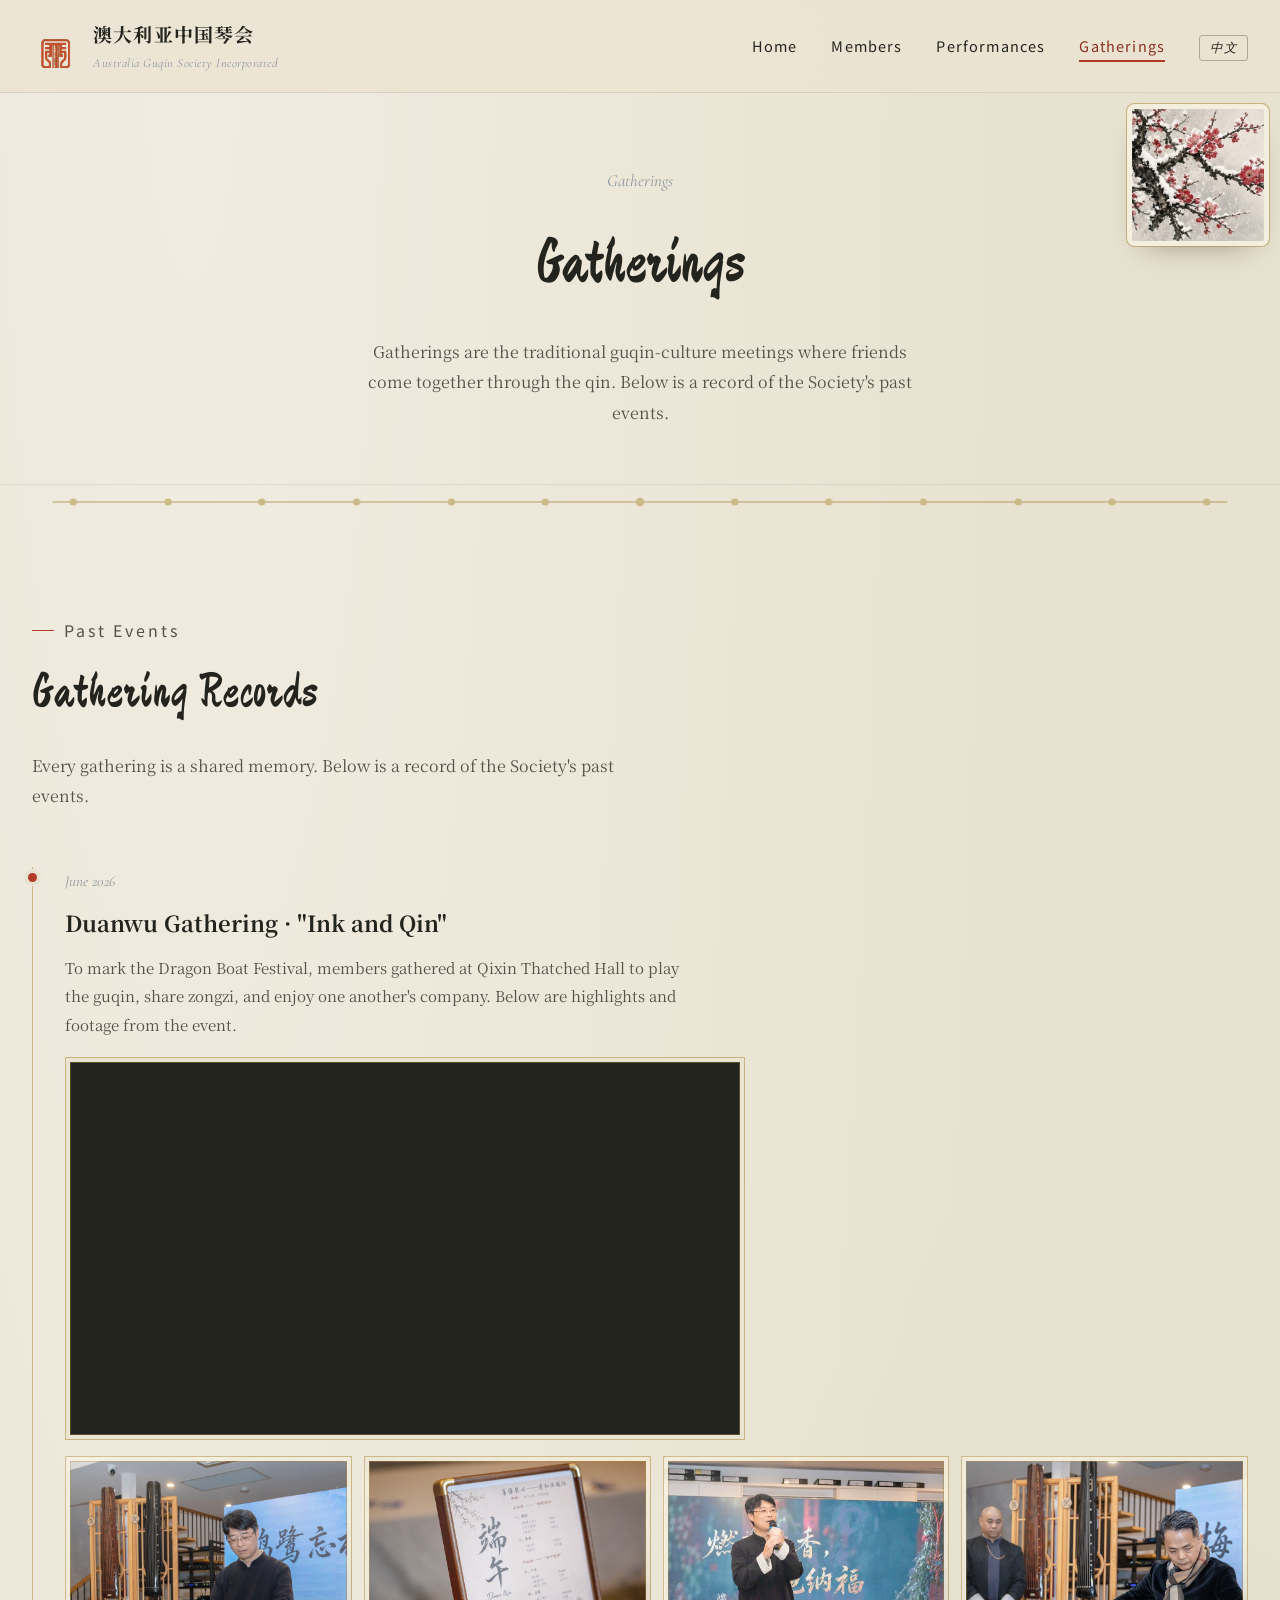
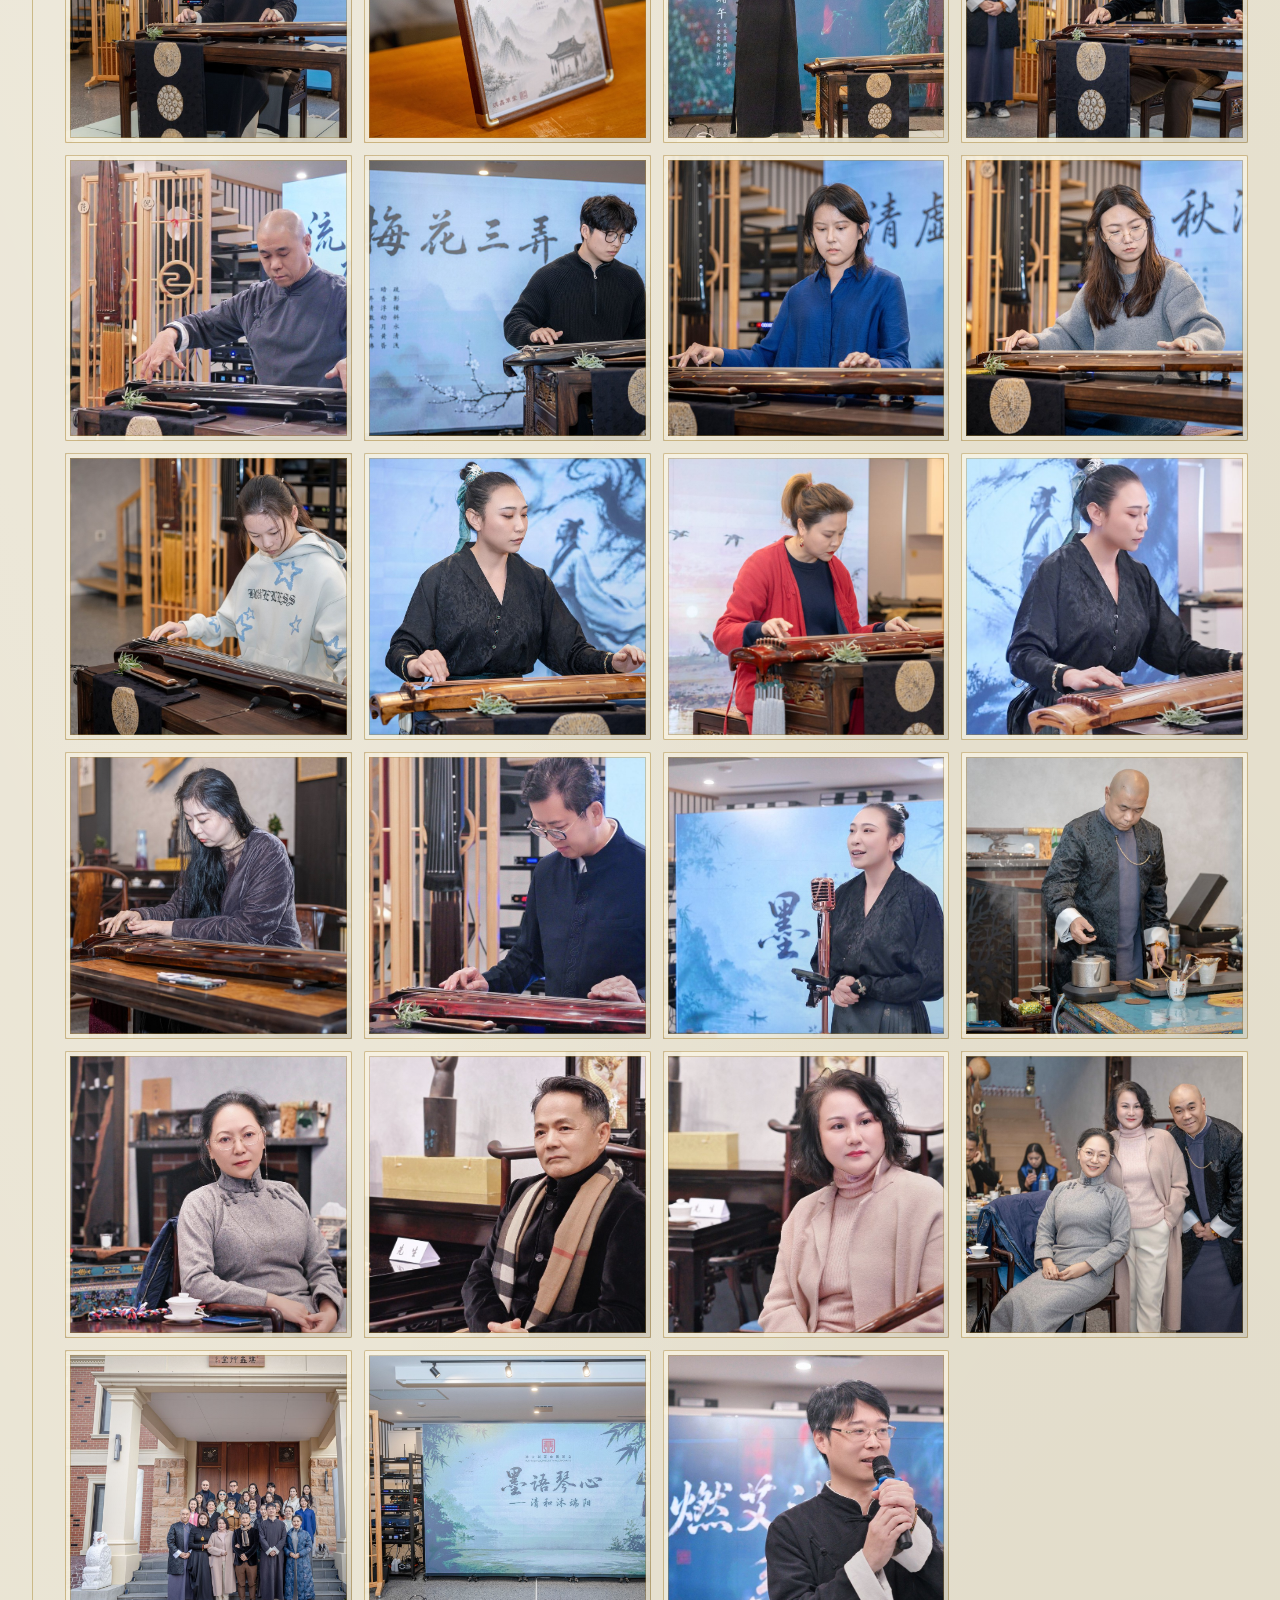
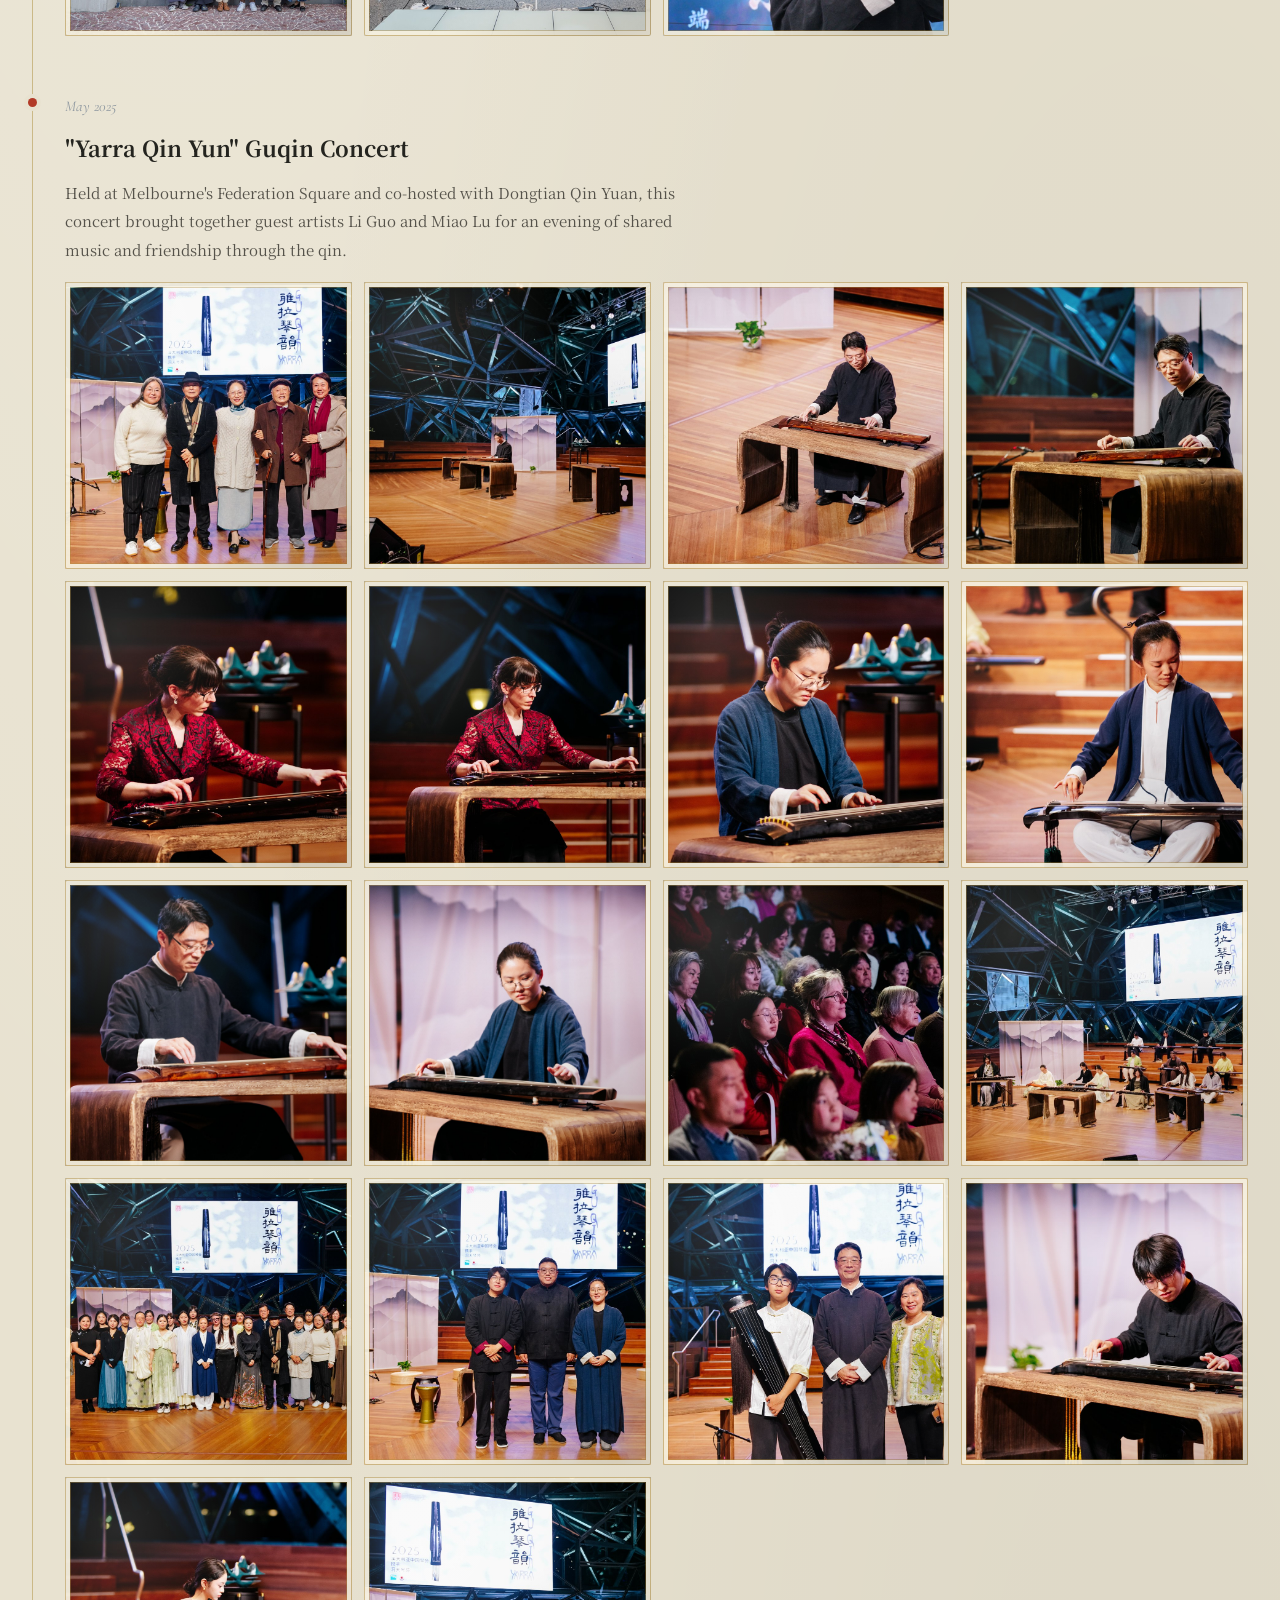
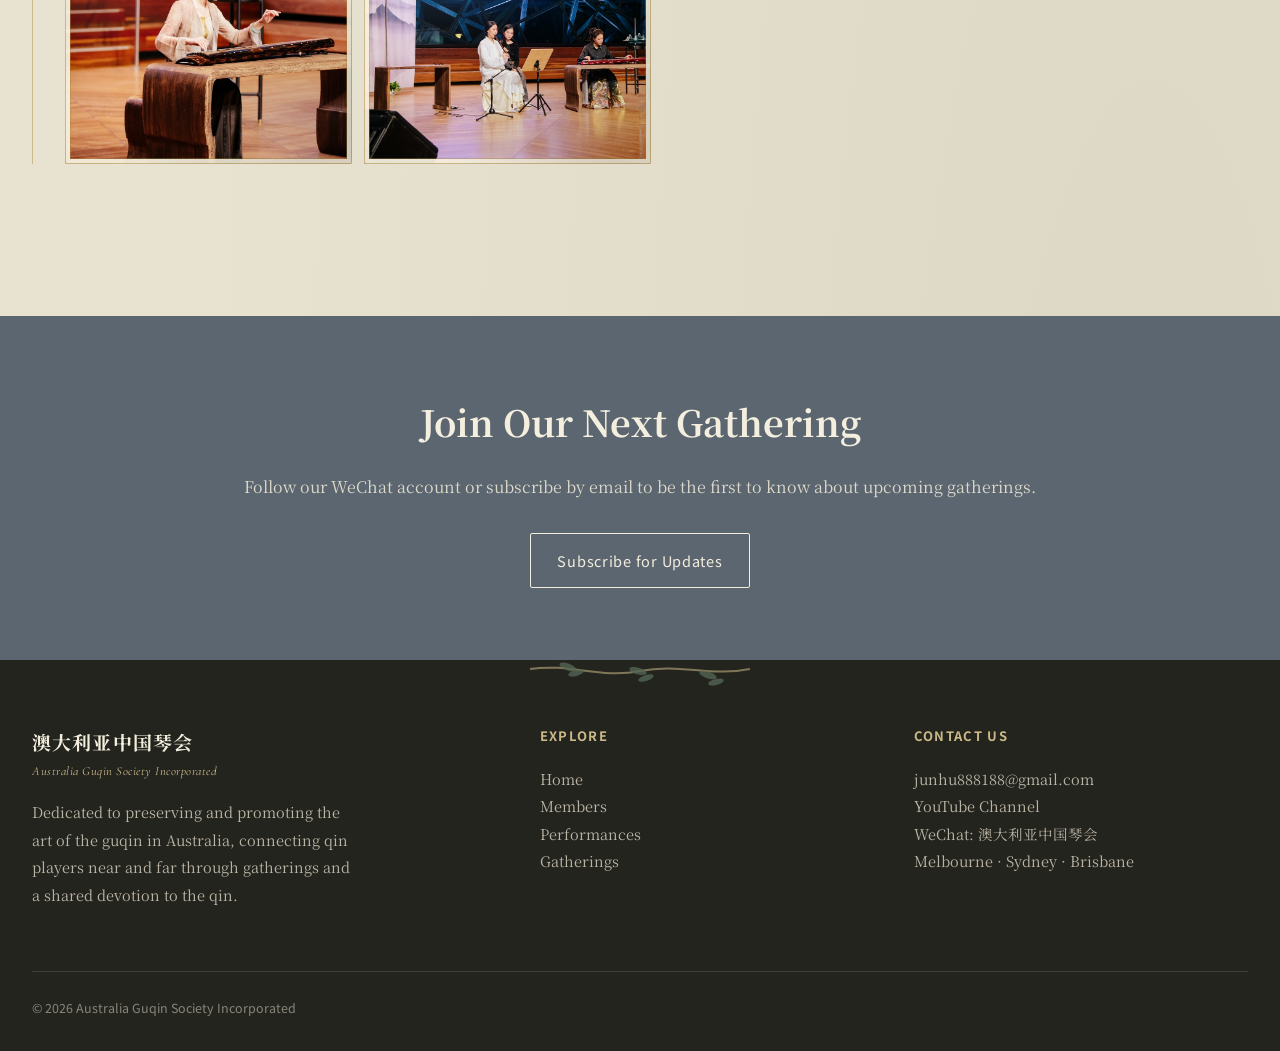
==== commit f4aad92e: "页脚加 YouTube 频道链接，首页结构化数据补 sameAs Co-Authored-By: Claude Opus 5.5 <noreply@anthropic.com>" ====
--- a/gatherings-en.html
+++ b/gatherings-en.html
@@ -5,16 +5,16 @@
 <meta name="viewport" content="width=device-width, initial-scale=1.0">
 <title>Gatherings · Australia Guqin Society Incorporated · Guqin Melbourne</title>
 <meta name="description" content="A record of past gatherings and concerts by the Australia Guqin Society — including the Duanwu Gathering &quot;Ink and Qin&quot; and the &quot;Yarra Qin Yun&quot; concert in Melbourne.">
-<link rel="canonical" href="https://www.auguqin.com/gatherings-en.html">
-<link rel="alternate" hreflang="zh-Hans" href="https://www.auguqin.com/gatherings.html">
-<link rel="alternate" hreflang="en" href="https://www.auguqin.com/gatherings-en.html">
-<link rel="alternate" hreflang="x-default" href="https://www.auguqin.com/gatherings.html">
+<link rel="canonical" href="https://auguqin.com/gatherings-en.html">
+<link rel="alternate" hreflang="zh-Hans" href="https://auguqin.com/gatherings.html">
+<link rel="alternate" hreflang="en" href="https://auguqin.com/gatherings-en.html">
+<link rel="alternate" hreflang="x-default" href="https://auguqin.com/gatherings.html">
 <meta property="og:type" content="website">
 <meta property="og:site_name" content="Australia Guqin Society Incorporated">
 <meta property="og:title" content="Gatherings · Australia Guqin Society Incorporated">
 <meta property="og:description" content="A record of past guqin gatherings and concerts held in Melbourne, Australia.">
-<meta property="og:image" content="https://www.auguqin.com/assets/moyu_g3_group.jpg">
-<meta property="og:url" content="https://www.auguqin.com/gatherings-en.html">
+<meta property="og:image" content="https://auguqin.com/assets/moyu_g3_group.jpg">
+<meta property="og:url" content="https://auguqin.com/gatherings-en.html">
 <meta property="og:locale" content="en_AU">
 <meta name="twitter:card" content="summary_large_image">
 <script type="application/ld+json">
@@ -31,7 +31,7 @@
         "address": { "@type": "PostalAddress", "addressLocality": "Melbourne", "addressCountry": "AU" }
       },
       "organizer": { "@type": "Organization", "name": "Australia Guqin Society Incorporated" },
-      "image": "https://www.auguqin.com/assets/moyu_g3_group.jpg"
+      "image": "https://auguqin.com/assets/moyu_g3_group.jpg"
     },
     {
       "@type": "Event",
@@ -43,7 +43,7 @@
         "address": { "@type": "PostalAddress", "addressLocality": "Melbourne", "addressCountry": "AU" }
       },
       "organizer": { "@type": "Organization", "name": "Australia Guqin Society Incorporated" },
-      "image": "https://www.auguqin.com/assets/yarra_13.jpg"
+      "image": "https://auguqin.com/assets/yarra_13.jpg"
     }
   ]
 }
@@ -1134,6 +1134,7 @@
       <div>
         <h4>Contact Us</h4>
         <a href="mailto:junhu888188@gmail.com">junhu888188@gmail.com</a>
+        <a href="https://www.youtube.com/@AustraliaGuqinSociety" target="_blank" rel="noopener">YouTube Channel</a>
         <a href="#">WeChat: 澳大利亚中国琴会</a>
         <a href="#">Melbourne · Sydney · Brisbane</a>
       </div>
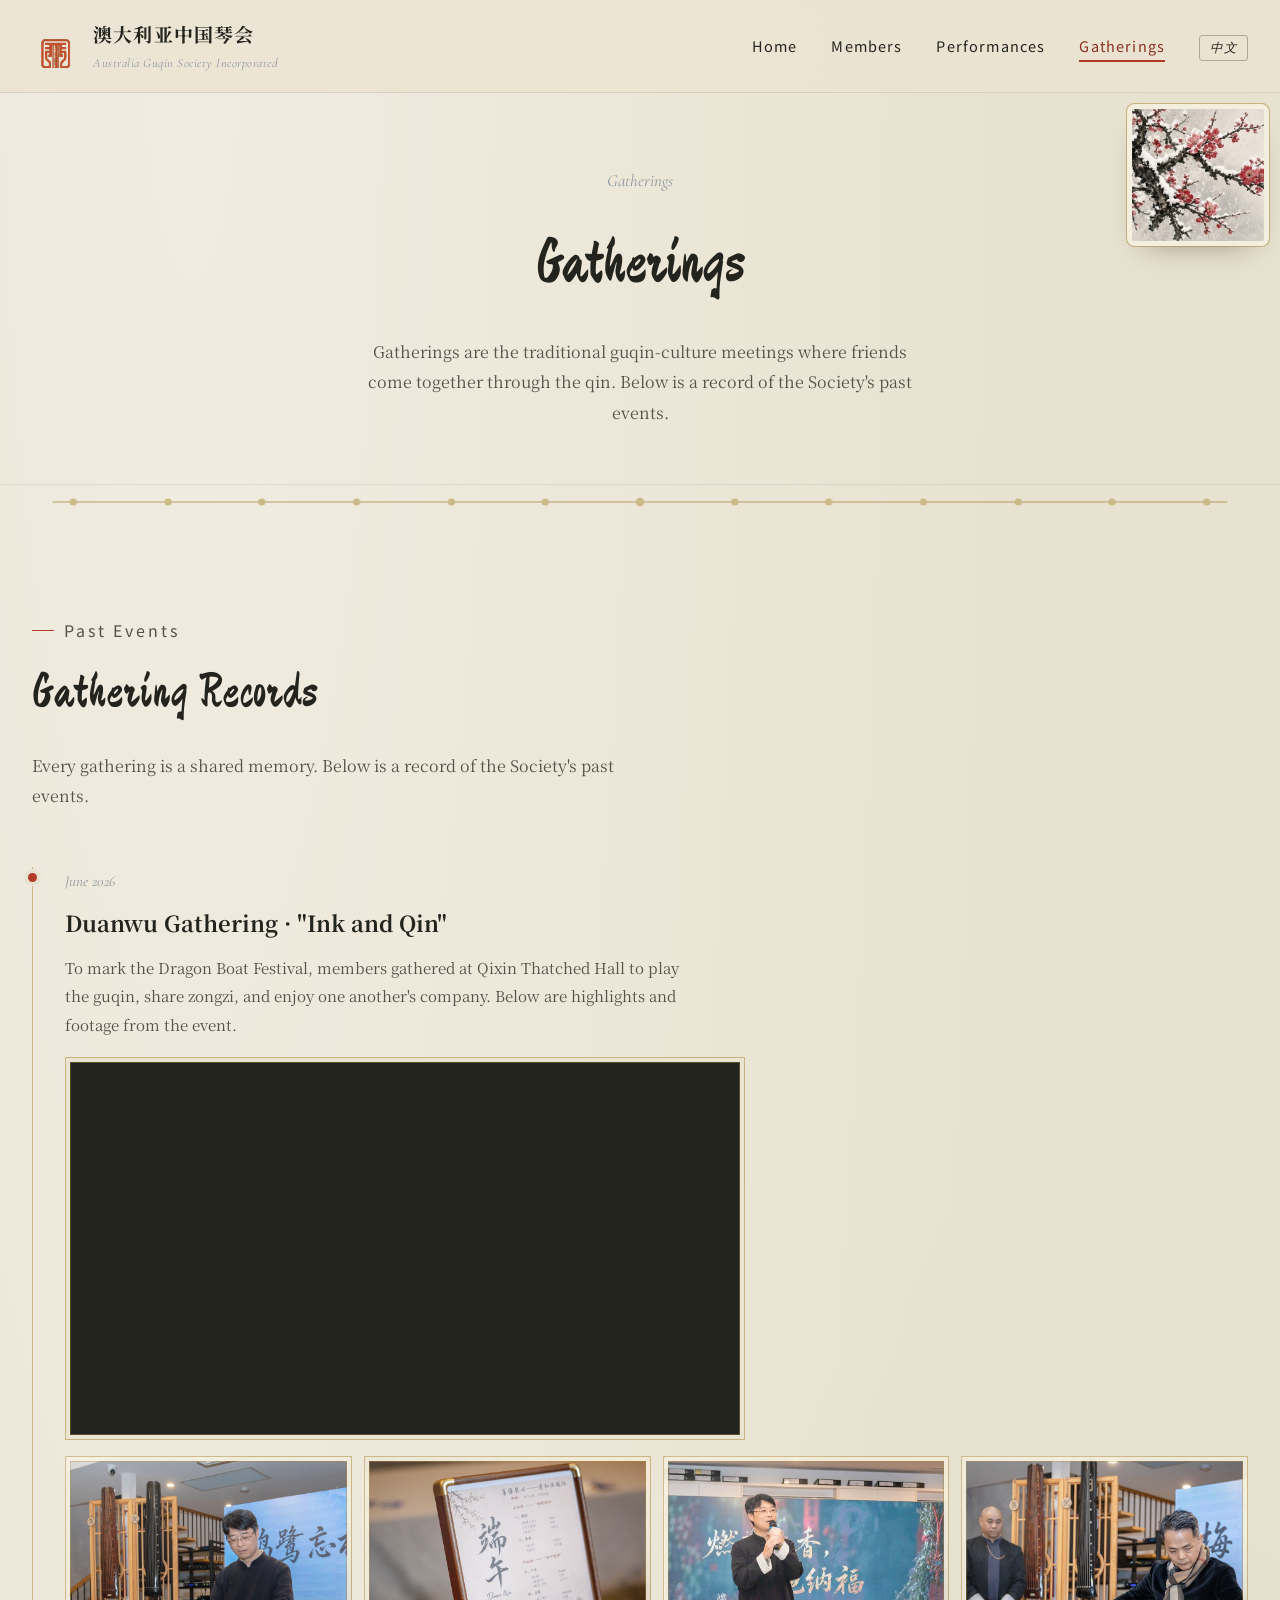
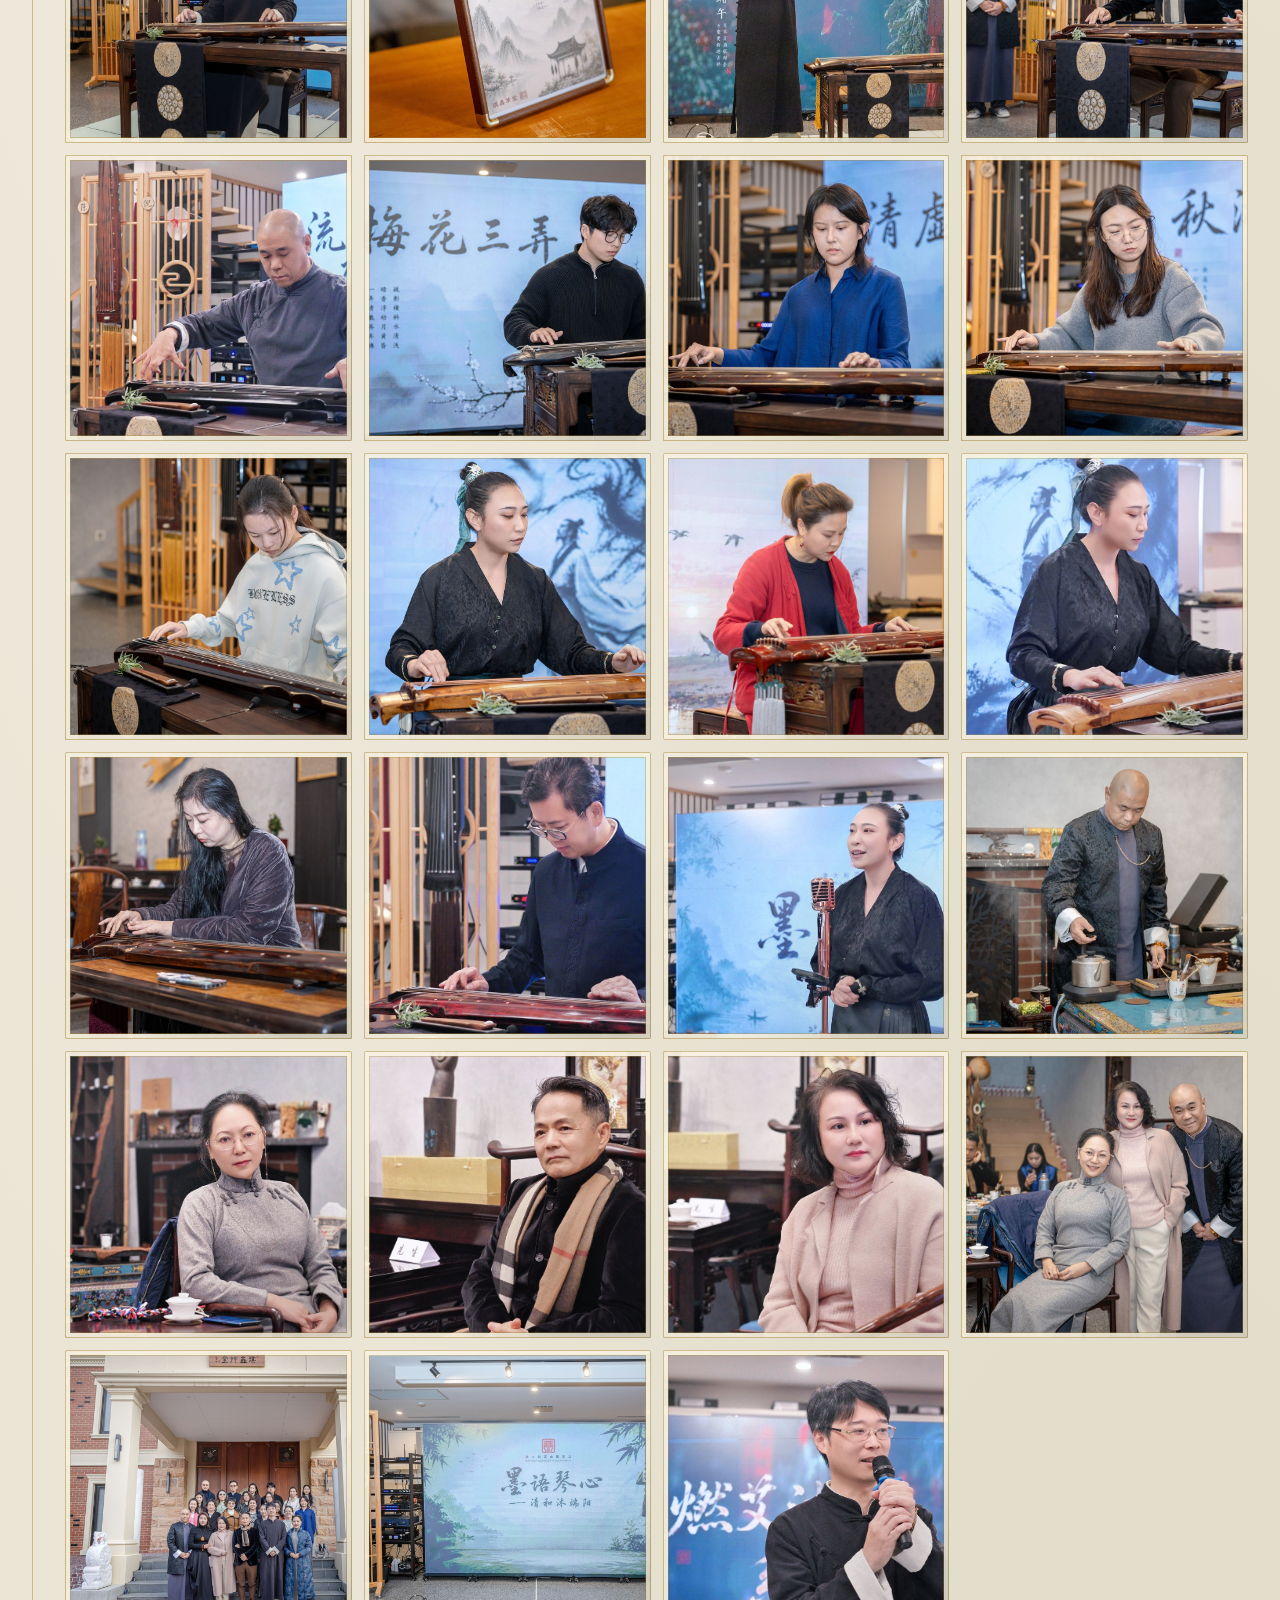
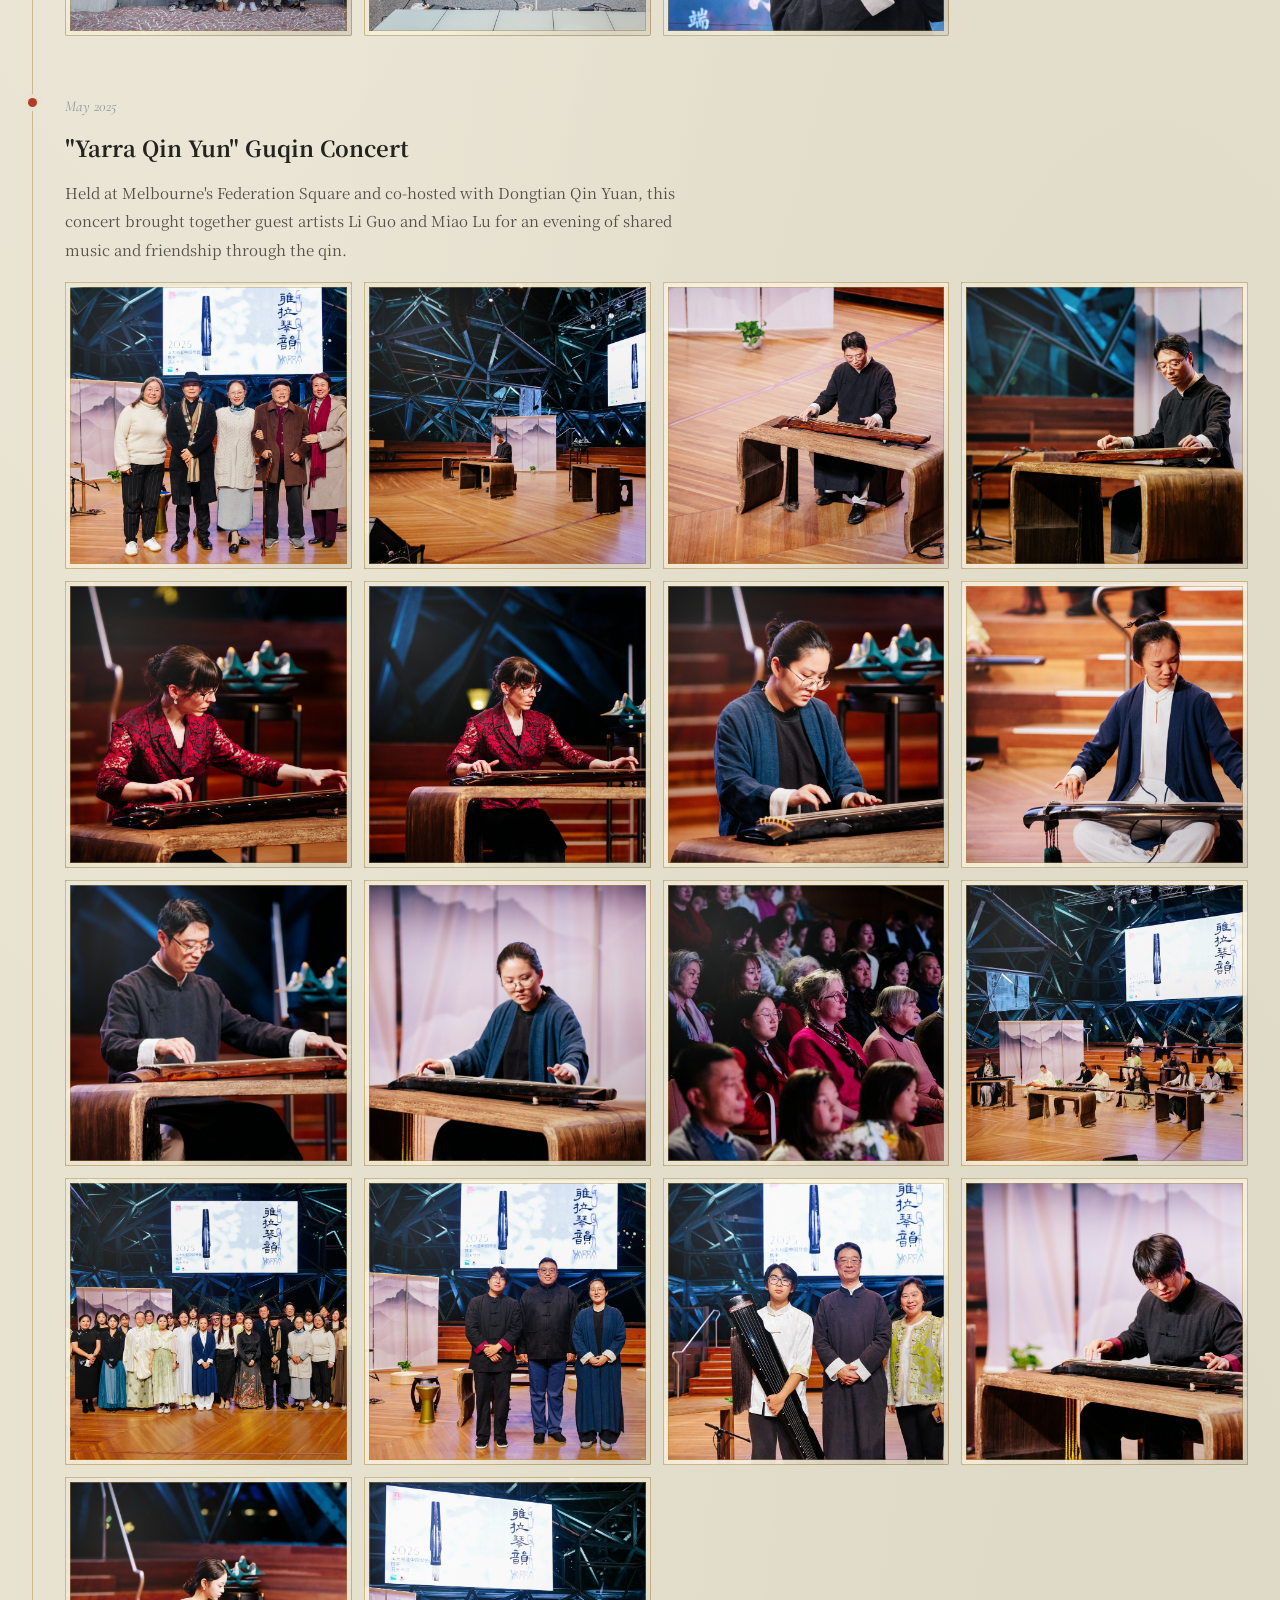
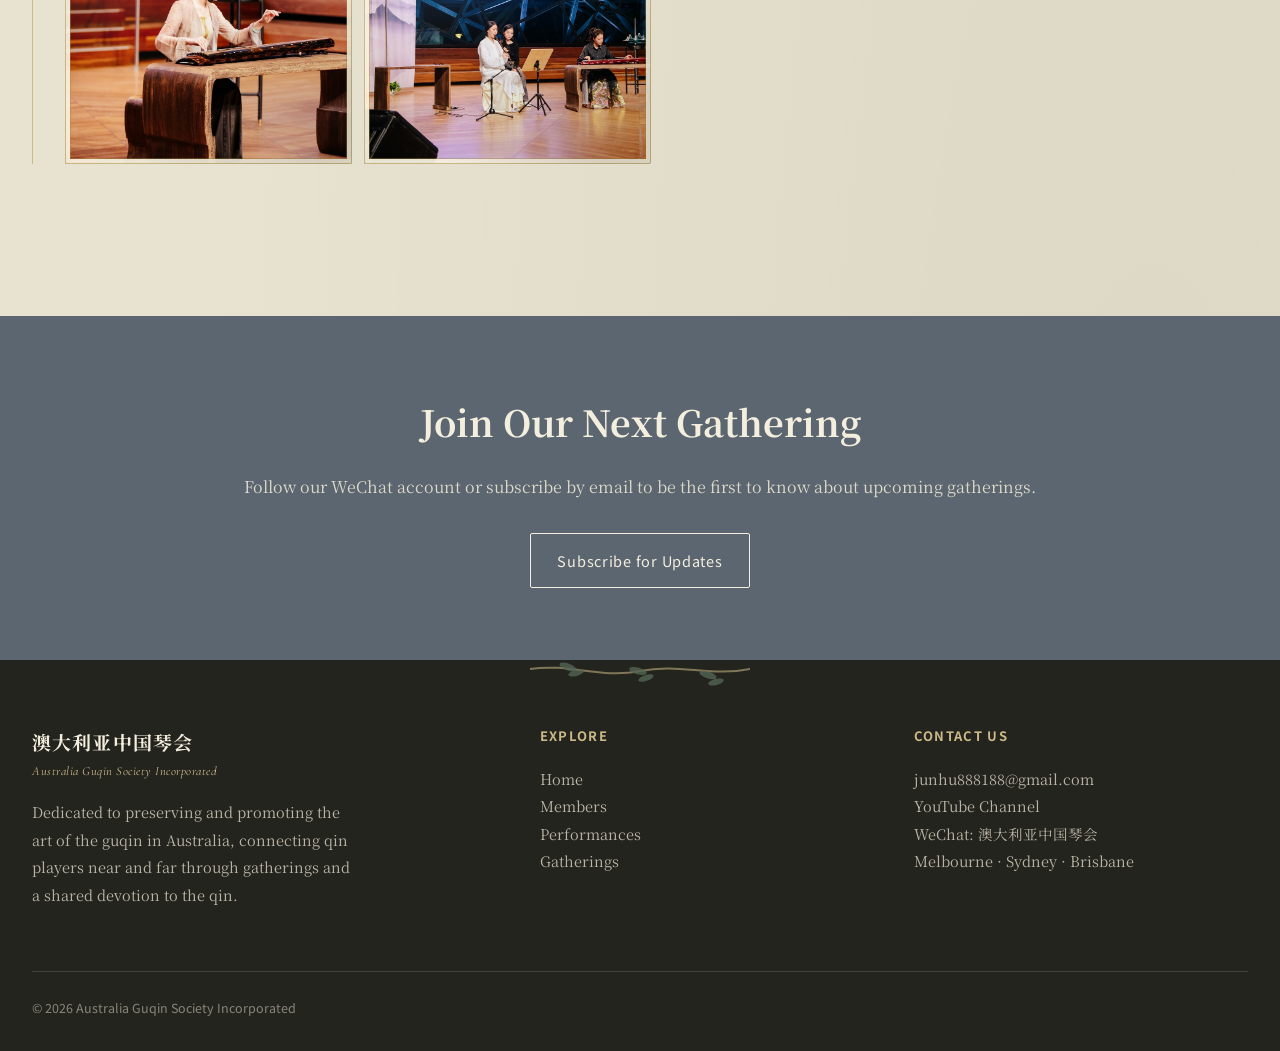
==== commit f952e410: "Clarify bilingual guqin information and structured search metadata" ====
--- a/gatherings-en.html
+++ b/gatherings-en.html
@@ -17,37 +17,7 @@
 <meta property="og:url" content="https://auguqin.com/gatherings-en.html">
 <meta property="og:locale" content="en_AU">
 <meta name="twitter:card" content="summary_large_image">
-<script type="application/ld+json">
-{
-  "@context": "https://schema.org",
-  "@graph": [
-    {
-      "@type": "Event",
-      "name": "Duanwu Gathering \u00b7 Ink and Qin",
-      "startDate": "2026-06",
-      "location": {
-        "@type": "Place",
-        "name": "Qixin Thatched Hall",
-        "address": { "@type": "PostalAddress", "addressLocality": "Melbourne", "addressCountry": "AU" }
-      },
-      "organizer": { "@type": "Organization", "name": "Australia Guqin Society Incorporated" },
-      "image": "https://auguqin.com/assets/moyu_g3_group.jpg"
-    },
-    {
-      "@type": "Event",
-      "name": "Yarra Qin Yun Guqin Concert",
-      "startDate": "2025-05",
-      "location": {
-        "@type": "Place",
-        "name": "Federation Square",
-        "address": { "@type": "PostalAddress", "addressLocality": "Melbourne", "addressCountry": "AU" }
-      },
-      "organizer": { "@type": "Organization", "name": "Australia Guqin Society Incorporated" },
-      "image": "https://auguqin.com/assets/yarra_13.jpg"
-    }
-  ]
-}
-</script>
+
 <style>
 /* ============================================================
    澳大利亚琴会 · Australian Guqin Society
@@ -970,7 +940,7 @@
 }
 
 </style>
-</head>
+<script type="application/ld+json">{"@context": "https://schema.org", "@graph": [{"@type": "Organization", "@id": "https://auguqin.com/#organization", "name": "Australia Guqin Society Incorporated", "alternateName": "澳大利亚中国琴会", "url": "https://auguqin.com/", "logo": "https://auguqin.com/assets/logo.png", "email": "junhu888188@gmail.com", "sameAs": ["https://www.youtube.com/@AustraliaGuqinSociety"], "address": {"@type": "PostalAddress", "addressLocality": "Melbourne", "addressRegion": "VIC", "addressCountry": "AU"}}, {"@type": "WebSite", "@id": "https://auguqin.com/#website", "url": "https://auguqin.com/", "name": "澳大利亚中国琴会 · Australia Guqin Society Incorporated", "publisher": {"@id": "https://auguqin.com/#organization"}}, {"@type": "CollectionPage", "@id": "https://auguqin.com/gatherings-en.html#webpage", "url": "https://auguqin.com/gatherings-en.html", "name": "Gatherings · Australia Guqin Society Incorporated · Guqin Melbourne", "description": "A record of past gatherings and concerts by the Australia Guqin Society — including the Duanwu Gathering \"Ink and Qin\" and the \"Yarra Qin Yun\" concert in Melbourne.", "inLanguage": "en", "isPartOf": {"@id": "https://auguqin.com/#website"}, "about": [{"@id": "https://auguqin.com/#organization"}, {"@type": "Thing", "name": "Duanwu Gathering · Ink and Qin", "description": "Past gathering, June 2026."}, {"@type": "Thing", "name": "Yarra Qin Yun Guqin Concert", "description": "Past concert, May 2025."}]}]}</script></head>
 <body>
 <script>document.documentElement.classList.add("js");</script>
 
@@ -998,6 +968,7 @@
   </div>
 </header>
 
+<main id="main-content">
 <section class="page-hero">
   <img class="accent-photo accent-tr" src="assets/accent_plum.jpg" alt="Plum blossom" style="top:16px;right:16px;">
   <div class="wrap">
@@ -1102,6 +1073,7 @@
   </div>
 </section>
 
+</main>
 <footer class="site-footer">
   <svg class="footer-sprig" viewBox="0 0 220 46" aria-hidden="true">
     <path style="stroke:var(--gold-soft)" stroke-width="2" fill="none" stroke-linecap="round"
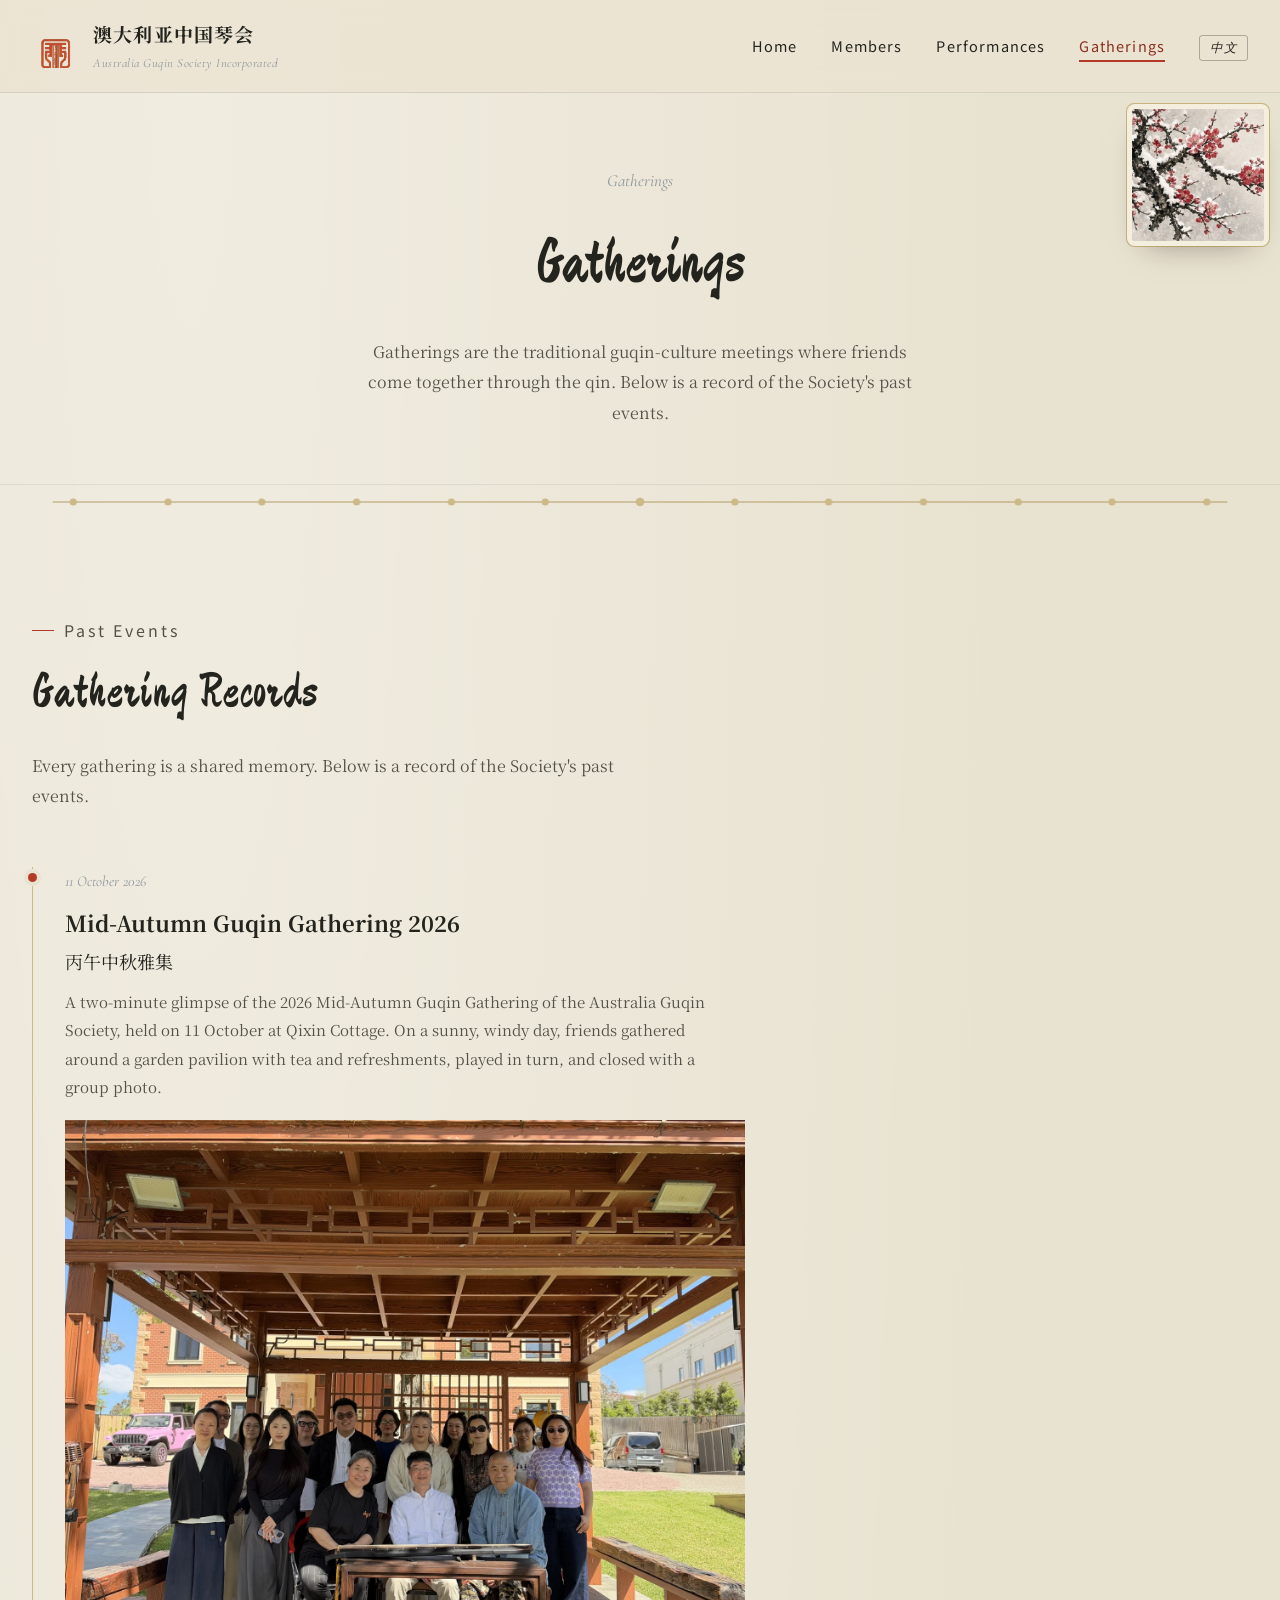
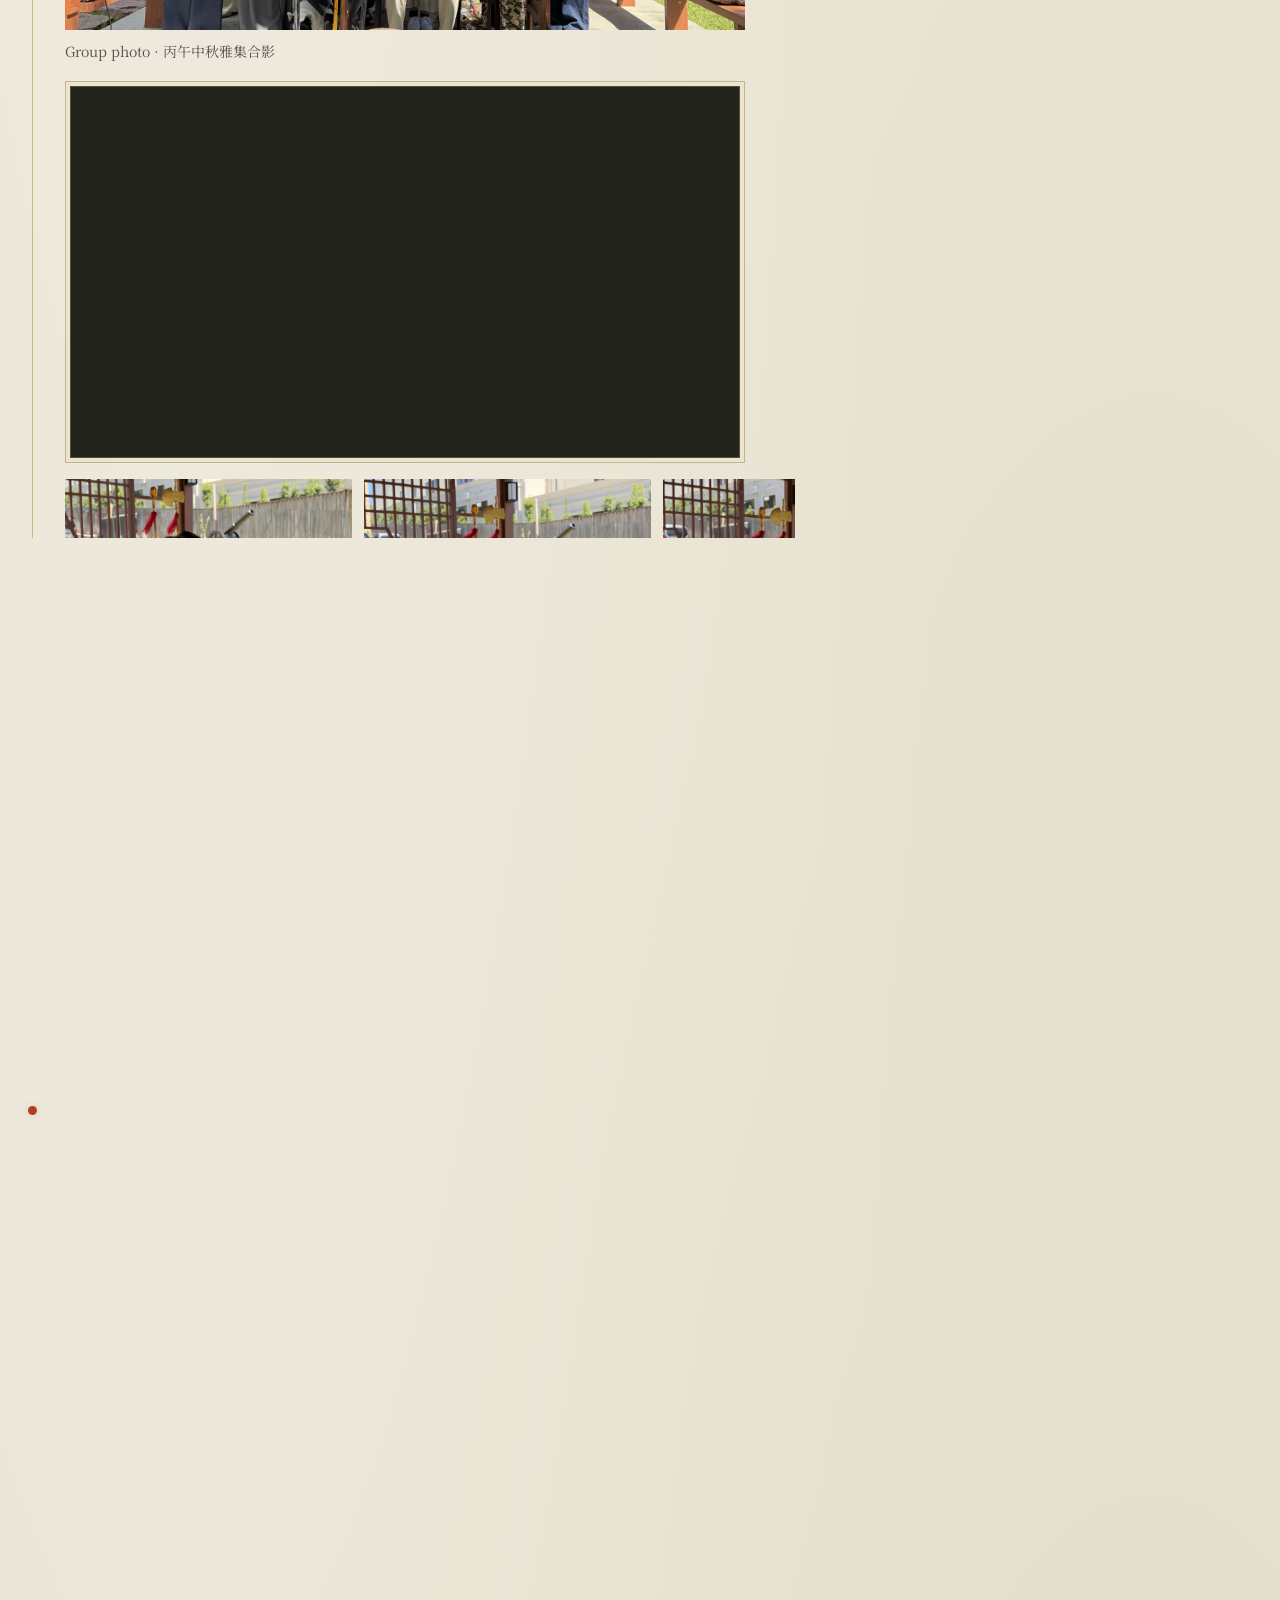
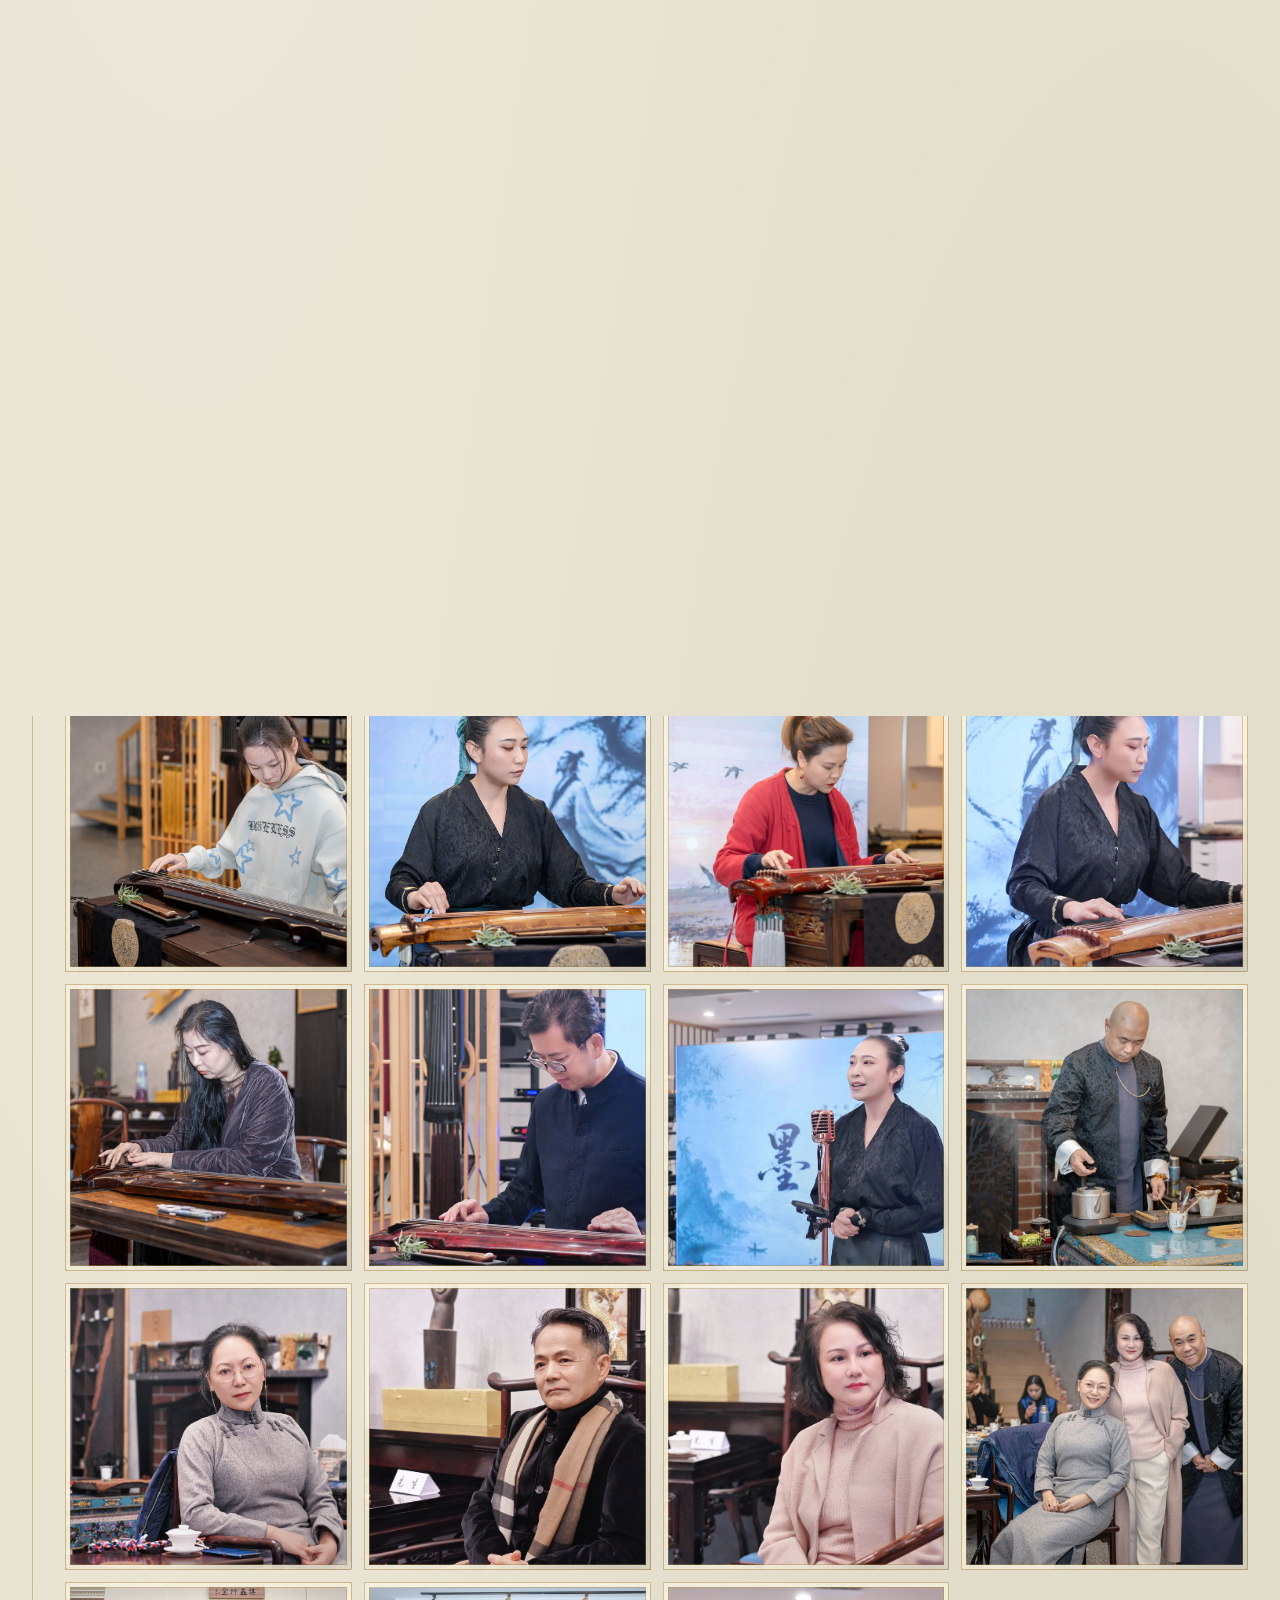
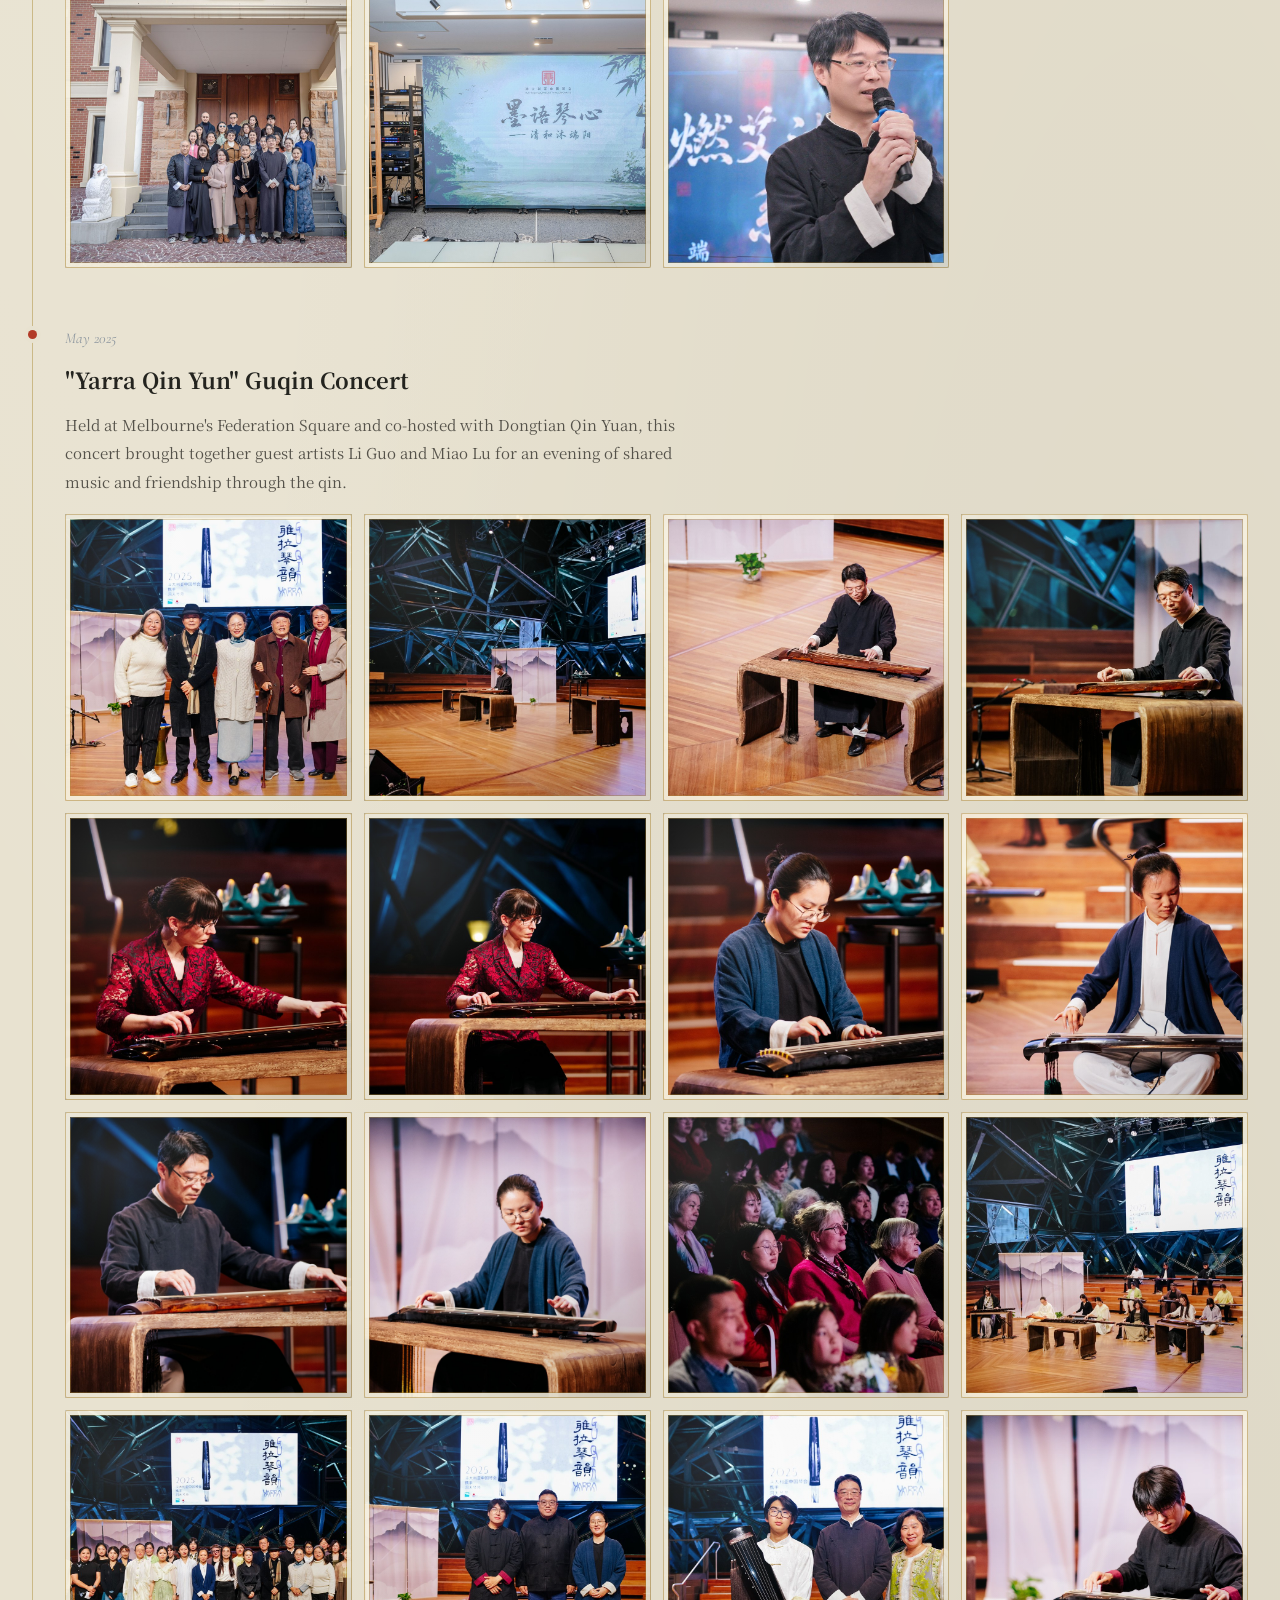
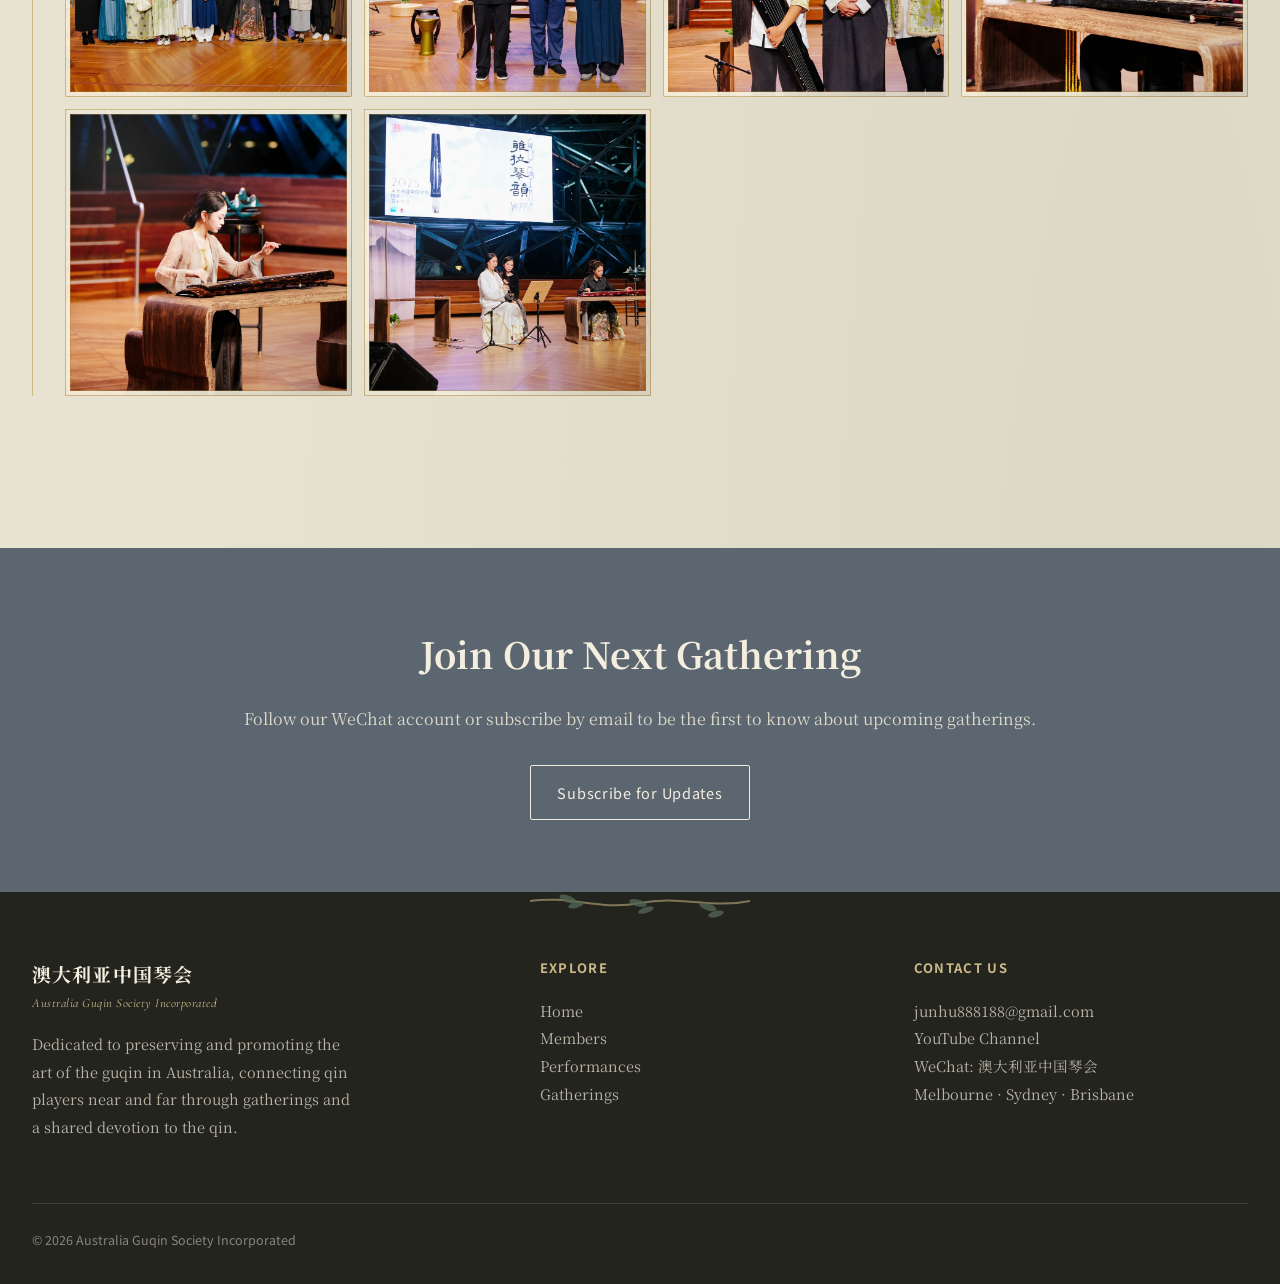
==== commit ca886382: "雅集页新增丙午中秋雅集：合影、花絮视频、六位琴友抚琴照 Co-Authored-By: Claude Opus 5.5 <noreply@anthropic.com>" ====
--- a/gatherings-en.html
+++ b/gatherings-en.html
@@ -892,6 +892,16 @@
 
 .gallery-strip .ink-block { aspect-ratio: 1/1; border-radius: 2px; }
 
+/* Mid-Autumn gathering: accessible photos and bilingual captions. */
+#mid-autumn-2026 figure { margin: 0; min-width: 0; }
+#mid-autumn-2026 .group-photo { max-width: 680px; margin-bottom: 16px; }
+#mid-autumn-2026 img.ink-block.photo { width: 100%; height: auto; aspect-ratio: 4/3; }
+#mid-autumn-2026 figcaption { margin-top: 8px; font-size: 14px; color: var(--ink-soft); }
+#mid-autumn-2026 figcaption span,
+#mid-autumn-2026 h3 span { display: block; }
+#mid-autumn-2026 .en { font-family: var(--font-en); }
+#mid-autumn-2026 h3 span { font-size: 18px; font-weight: 400; }
+
 /* ---------------- Reveal on scroll ---------------- */
 .reveal { opacity: 1; }
 .js .reveal {
@@ -1000,6 +1010,45 @@
     </div>
 
     <div class="timeline reveal">
+
+      <div id="mid-autumn-2026" class="timeline-item">
+        <span class="date">11 October 2026</span>
+        <h3>Mid-Autumn Guqin Gathering 2026<span lang="zh-Hans">丙午中秋雅集</span></h3>
+        <p>A two-minute glimpse of the 2026 Mid-Autumn Guqin Gathering of the Australia Guqin Society, held on 11 October at Qixin Cottage. On a sunny, windy day, friends gathered around a garden pavilion with tea and refreshments, played in turn, and closed with a group photo.</p>
+        <figure class="group-photo">
+          <img class="ink-block photo" src="assets/mid-autumn-2026/group.webp" alt="Group photo at Qixin Cottage — Mid-Autumn Guqin Gathering 2026" width="1600" height="1200" loading="lazy">
+          <figcaption>Group photo · 丙午中秋雅集合影</figcaption>
+        </figure>
+        <div class="ink-block has-video" style="max-width:680px;aspect-ratio:16/9;margin-bottom:16px;">
+          <iframe src="https://www.youtube.com/embed/e6o7ozHnWWU" title="Mid-Autumn Guqin Gathering 2026 — Highlights" loading="lazy" allow="accelerometer; autoplay; clipboard-write; encrypted-media; gyroscope; picture-in-picture; web-share" allowfullscreen></iframe>
+        </div>
+        <div class="gallery-strip">
+          <figure>
+            <img class="ink-block photo" src="assets/mid-autumn-2026/liu-ying-dongting.webp" alt="Liu Ying performing Autumn Thoughts at Dongting Lake on guqin — 刘影老师《洞庭秋思》" width="1600" height="1200" loading="lazy">
+            <figcaption><span class="en" lang="en">Liu Ying · Autumn Thoughts at Dongting Lake</span><span lang="zh-Hans">刘影老师 · 《洞庭秋思》</span></figcaption>
+          </figure>
+          <figure>
+            <img class="ink-block photo" src="assets/mid-autumn-2026/song-keyue-spring-breeze.webp" alt="Song Keyue performing Spring Breeze on guqin — 宋柯樾老师《春风》" width="1600" height="1200" loading="lazy">
+            <figcaption><span class="en" lang="en">Song Keyue · Spring Breeze</span><span lang="zh-Hans">宋柯樾老师 · 《春风》</span></figcaption>
+          </figure>
+          <figure>
+            <img class="ink-block photo" src="assets/mid-autumn-2026/jenny-drunken-ecstasy.webp" alt="Jenny performing Drunken Ecstasy on guqin — Jenny《酒狂》" width="1600" height="1200" loading="lazy">
+            <figcaption><span class="en" lang="en">Jenny · Drunken Ecstasy</span><span lang="zh-Hans">Jenny · 《酒狂》</span></figcaption>
+          </figure>
+          <figure>
+            <img class="ink-block photo" src="assets/mid-autumn-2026/sophie-liezi.webp" alt="Sophie performing Liezi Rides the Wind on guqin — Sophie《列子御风》" width="1600" height="1200" loading="lazy">
+            <figcaption><span class="en" lang="en">Sophie · Liezi Rides the Wind</span><span lang="zh-Hans">Sophie · 《列子御风》</span></figcaption>
+          </figure>
+          <figure>
+            <img class="ink-block photo" src="assets/mid-autumn-2026/gai-lue-listening-to-the-spring.webp" alt="Gai Lü performing Listening to the Spring on guqin — 盖略《听泉吟》" width="1600" height="1200" loading="lazy">
+            <figcaption><span class="en" lang="en">Gai Lü · Listening to the Spring</span><span lang="zh-Hans">盖略 · 《听泉吟》</span></figcaption>
+          </figure>
+          <figure>
+            <img class="ink-block photo" src="assets/mid-autumn-2026/hu-jun-plum-blossom.webp" alt="Hu Jun performing Three Variations on Plum Blossom on guqin — 胡俊老师《梅花三弄》" width="1600" height="1200" loading="lazy">
+            <figcaption><span class="en" lang="en">Hu Jun · Three Variations on Plum Blossom</span><span lang="zh-Hans">胡俊老师 · 《梅花三弄》</span></figcaption>
+          </figure>
+        </div>
+      </div>
 
       <div id="moyuqinxin" class="timeline-item">
         <span class="date">June 2026</span>
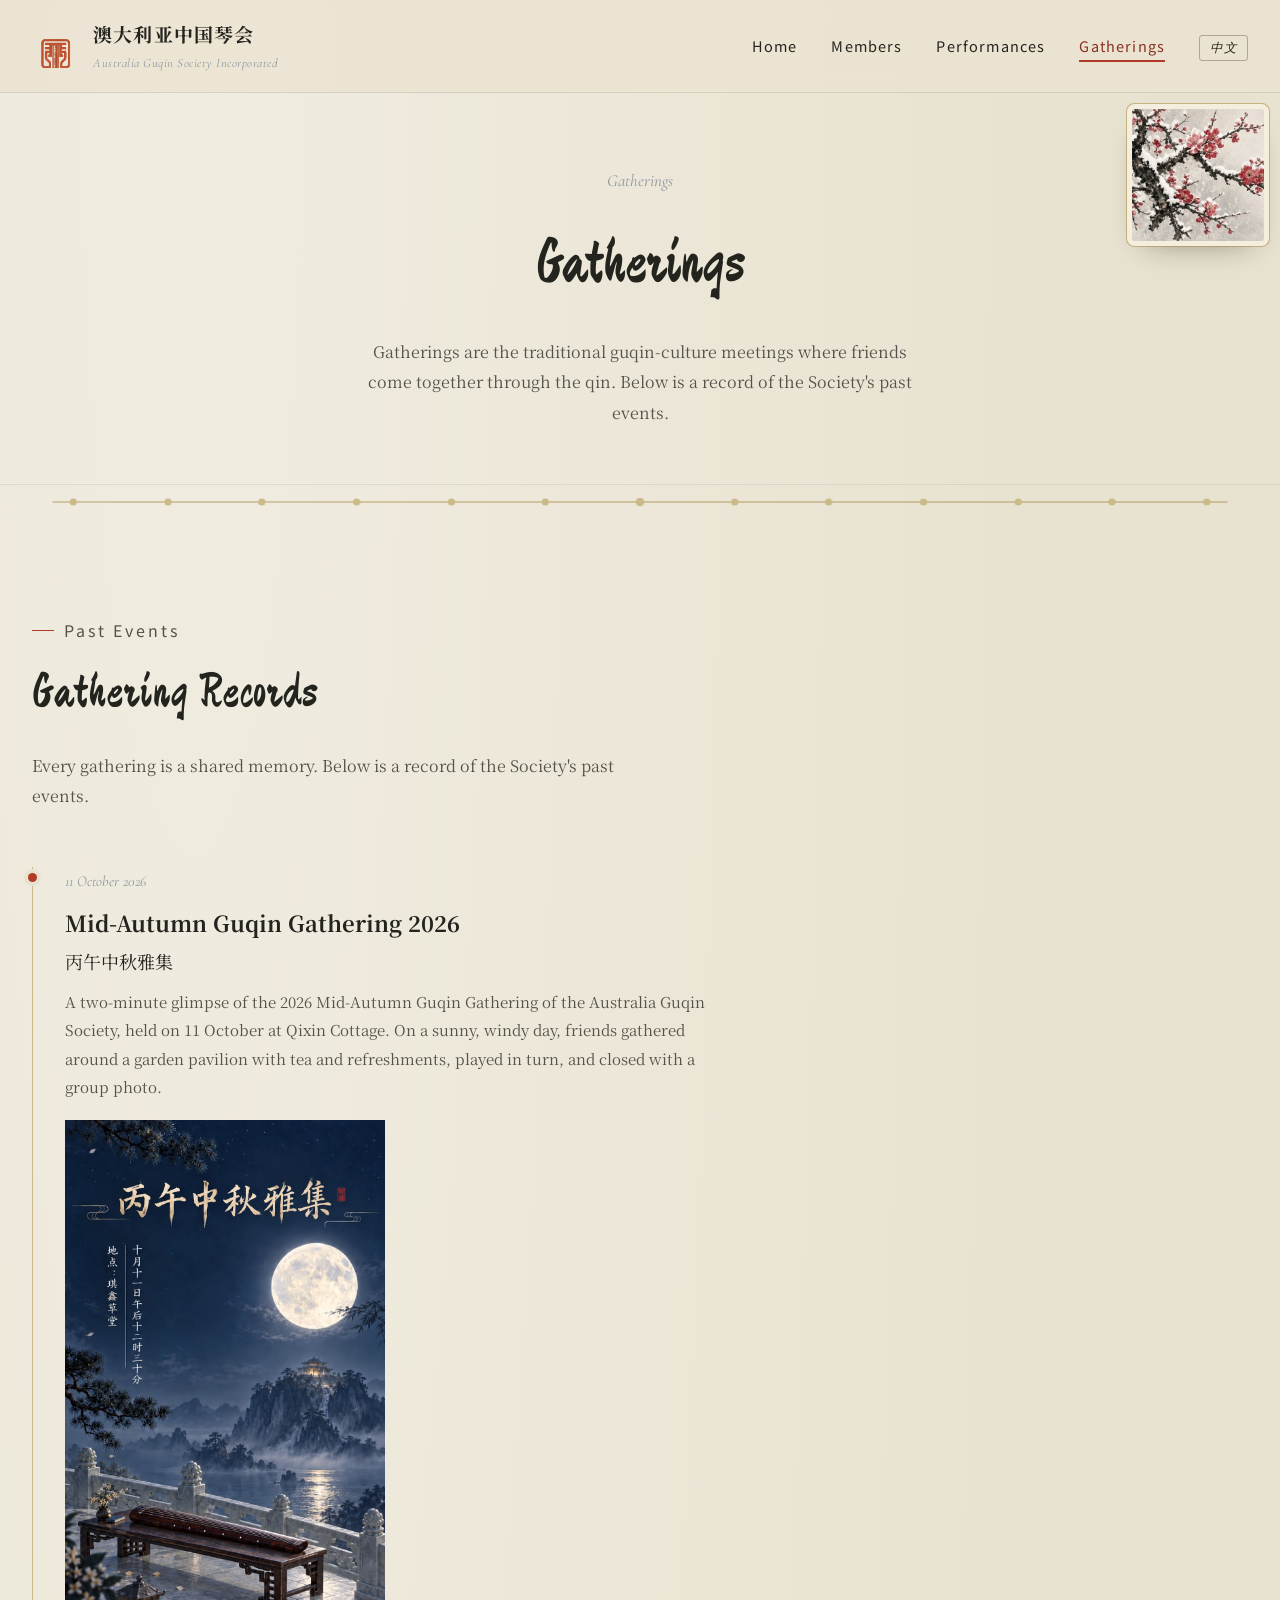
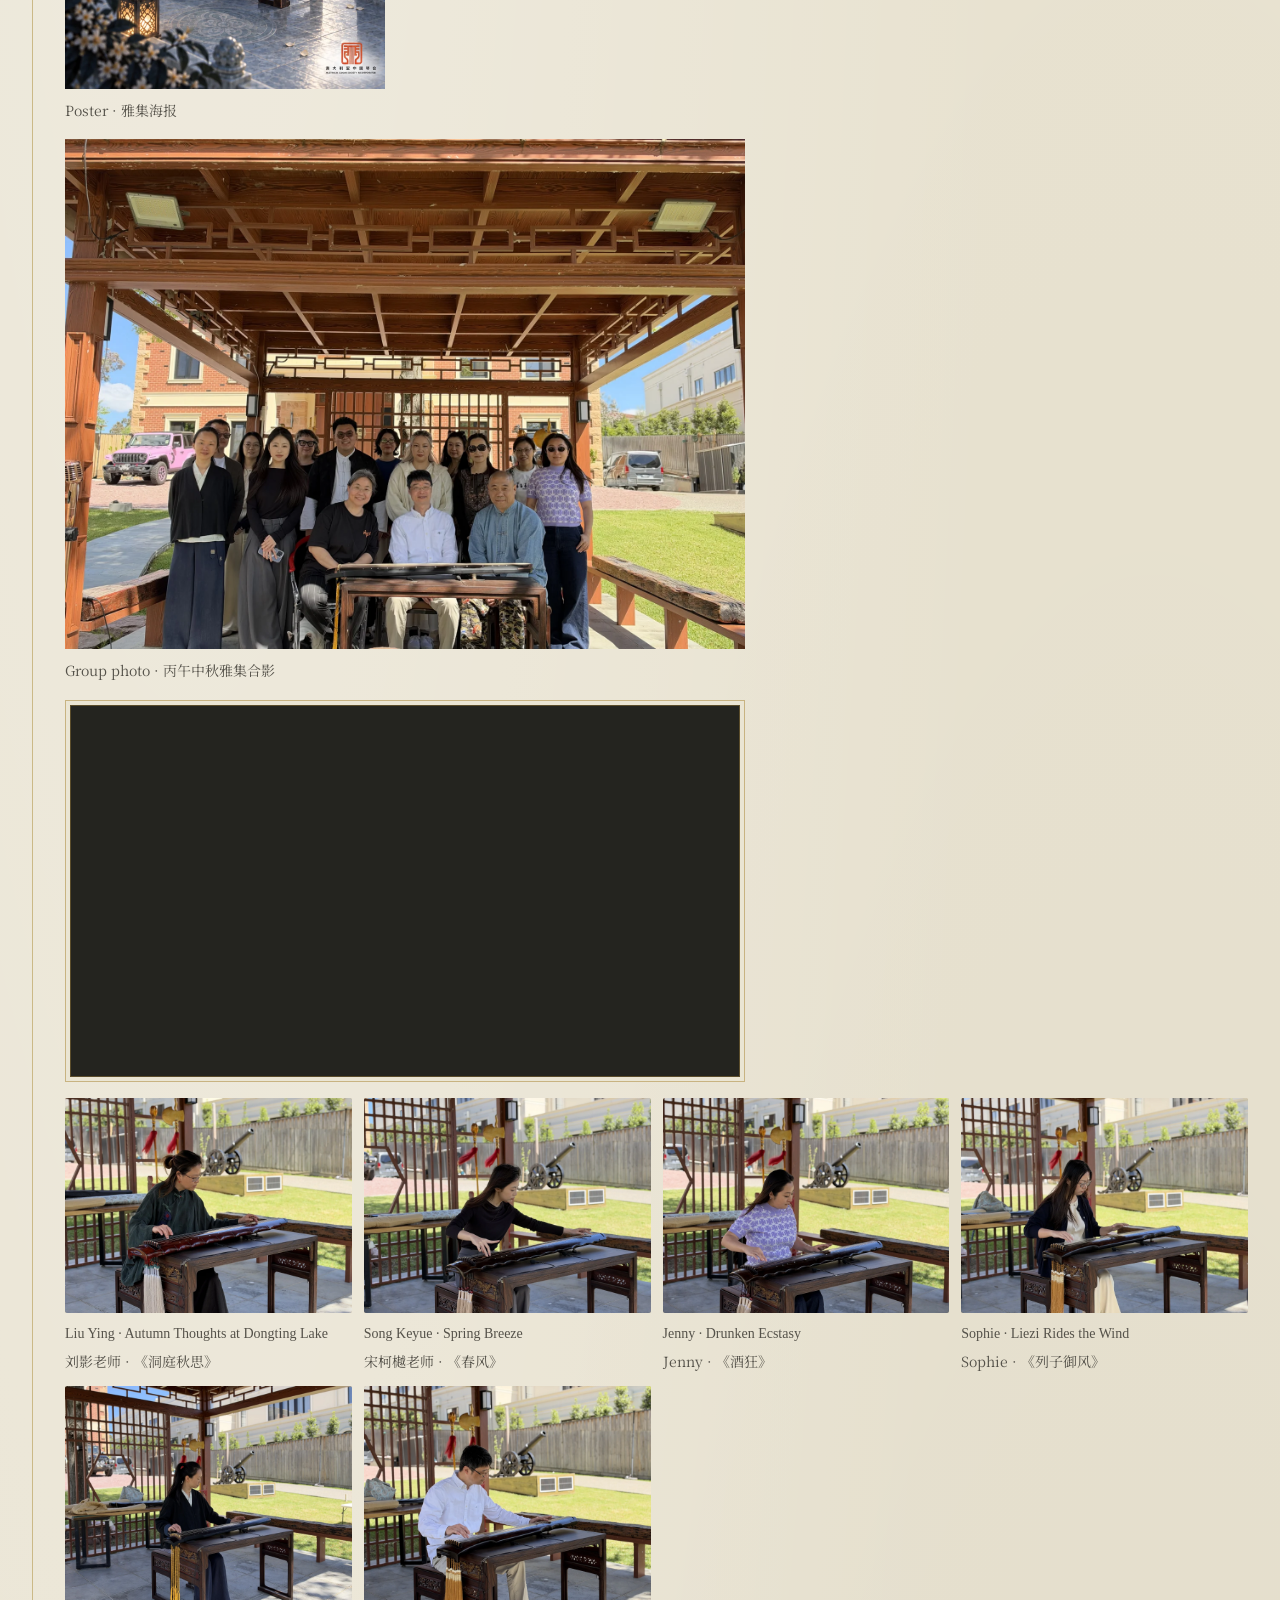
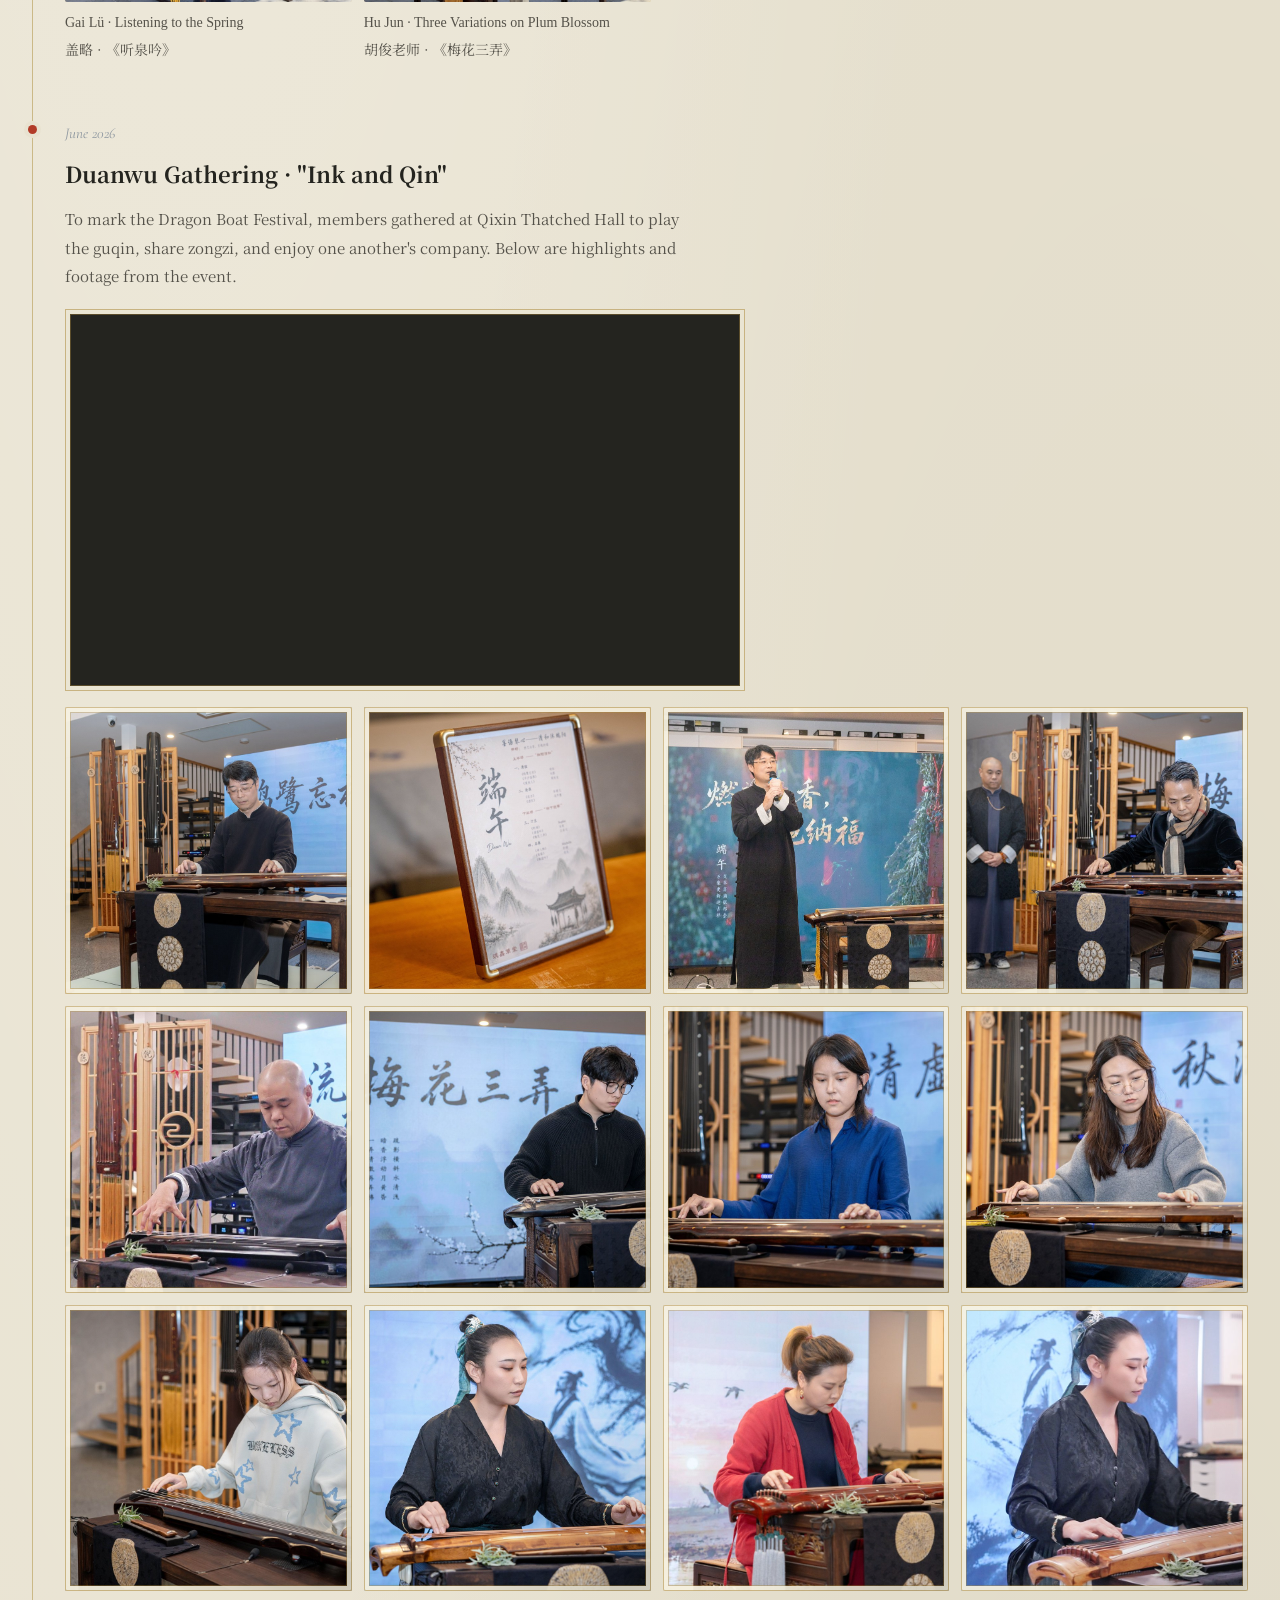
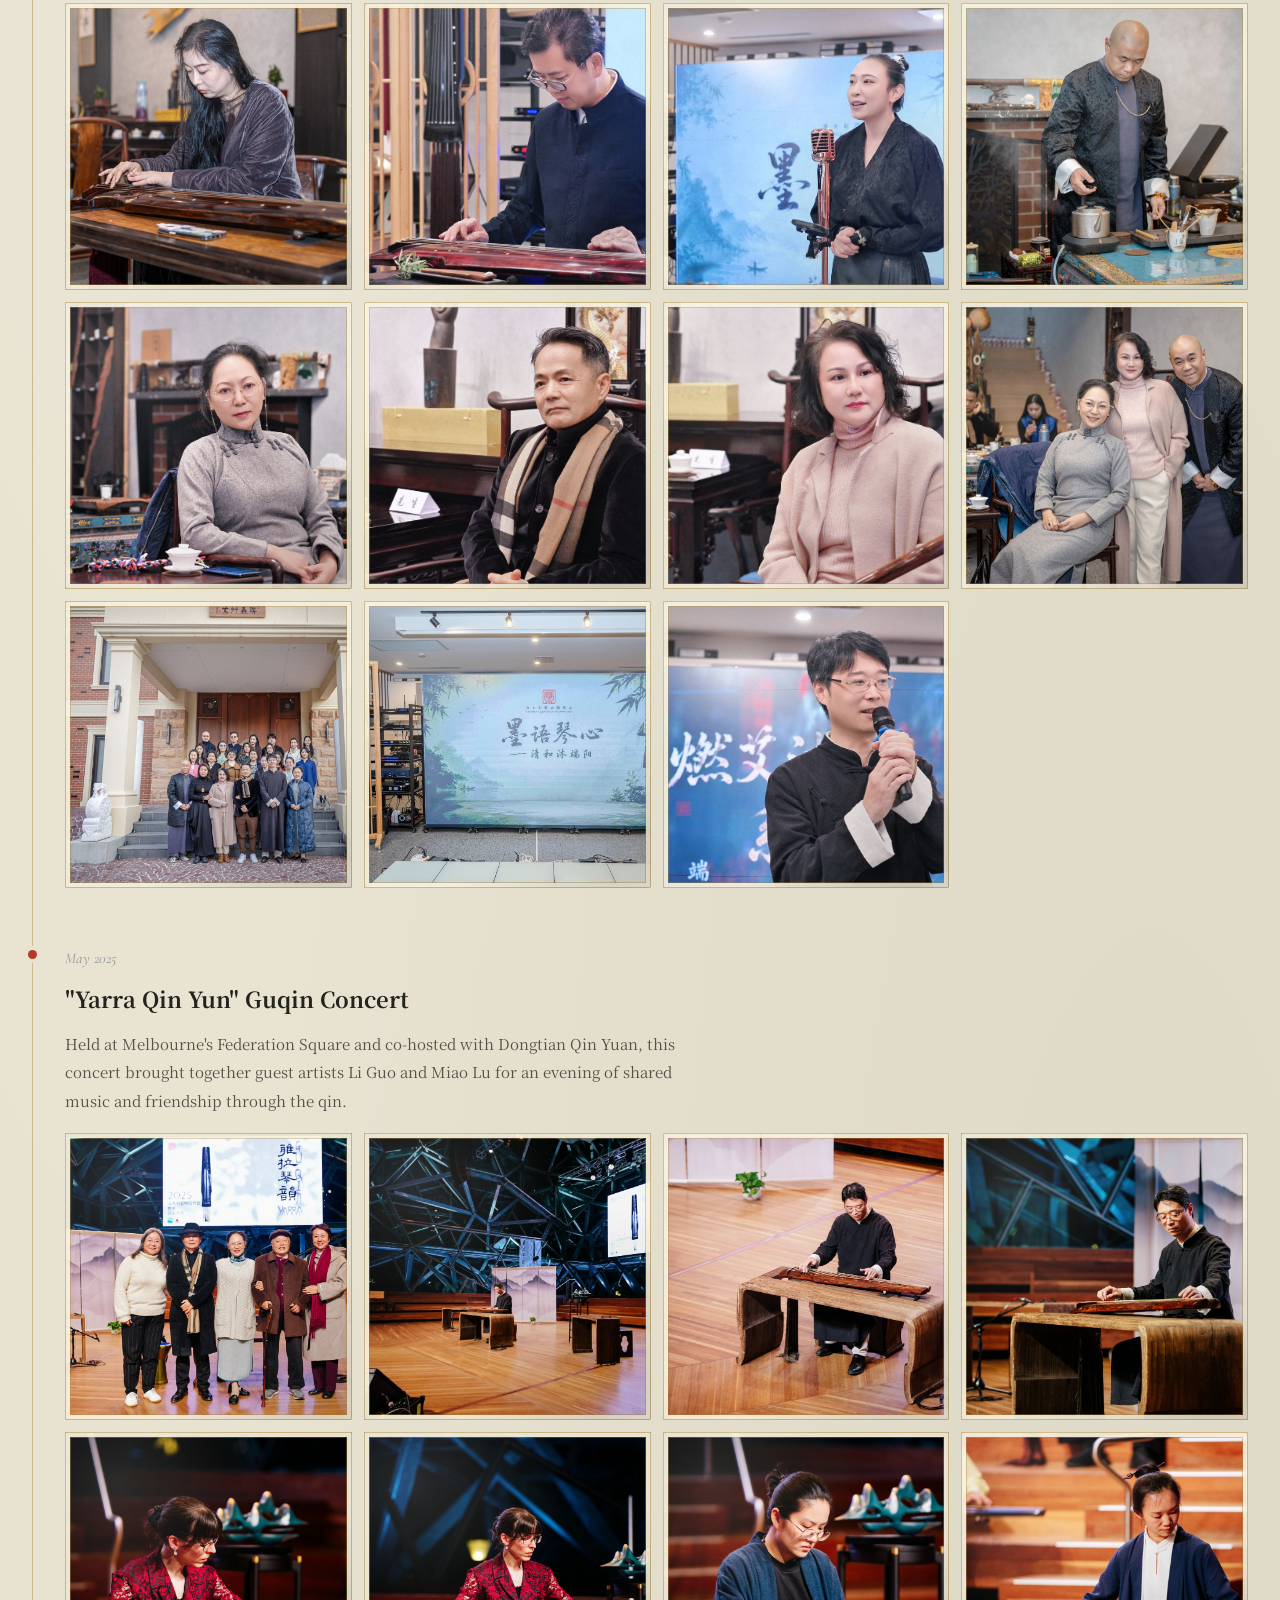
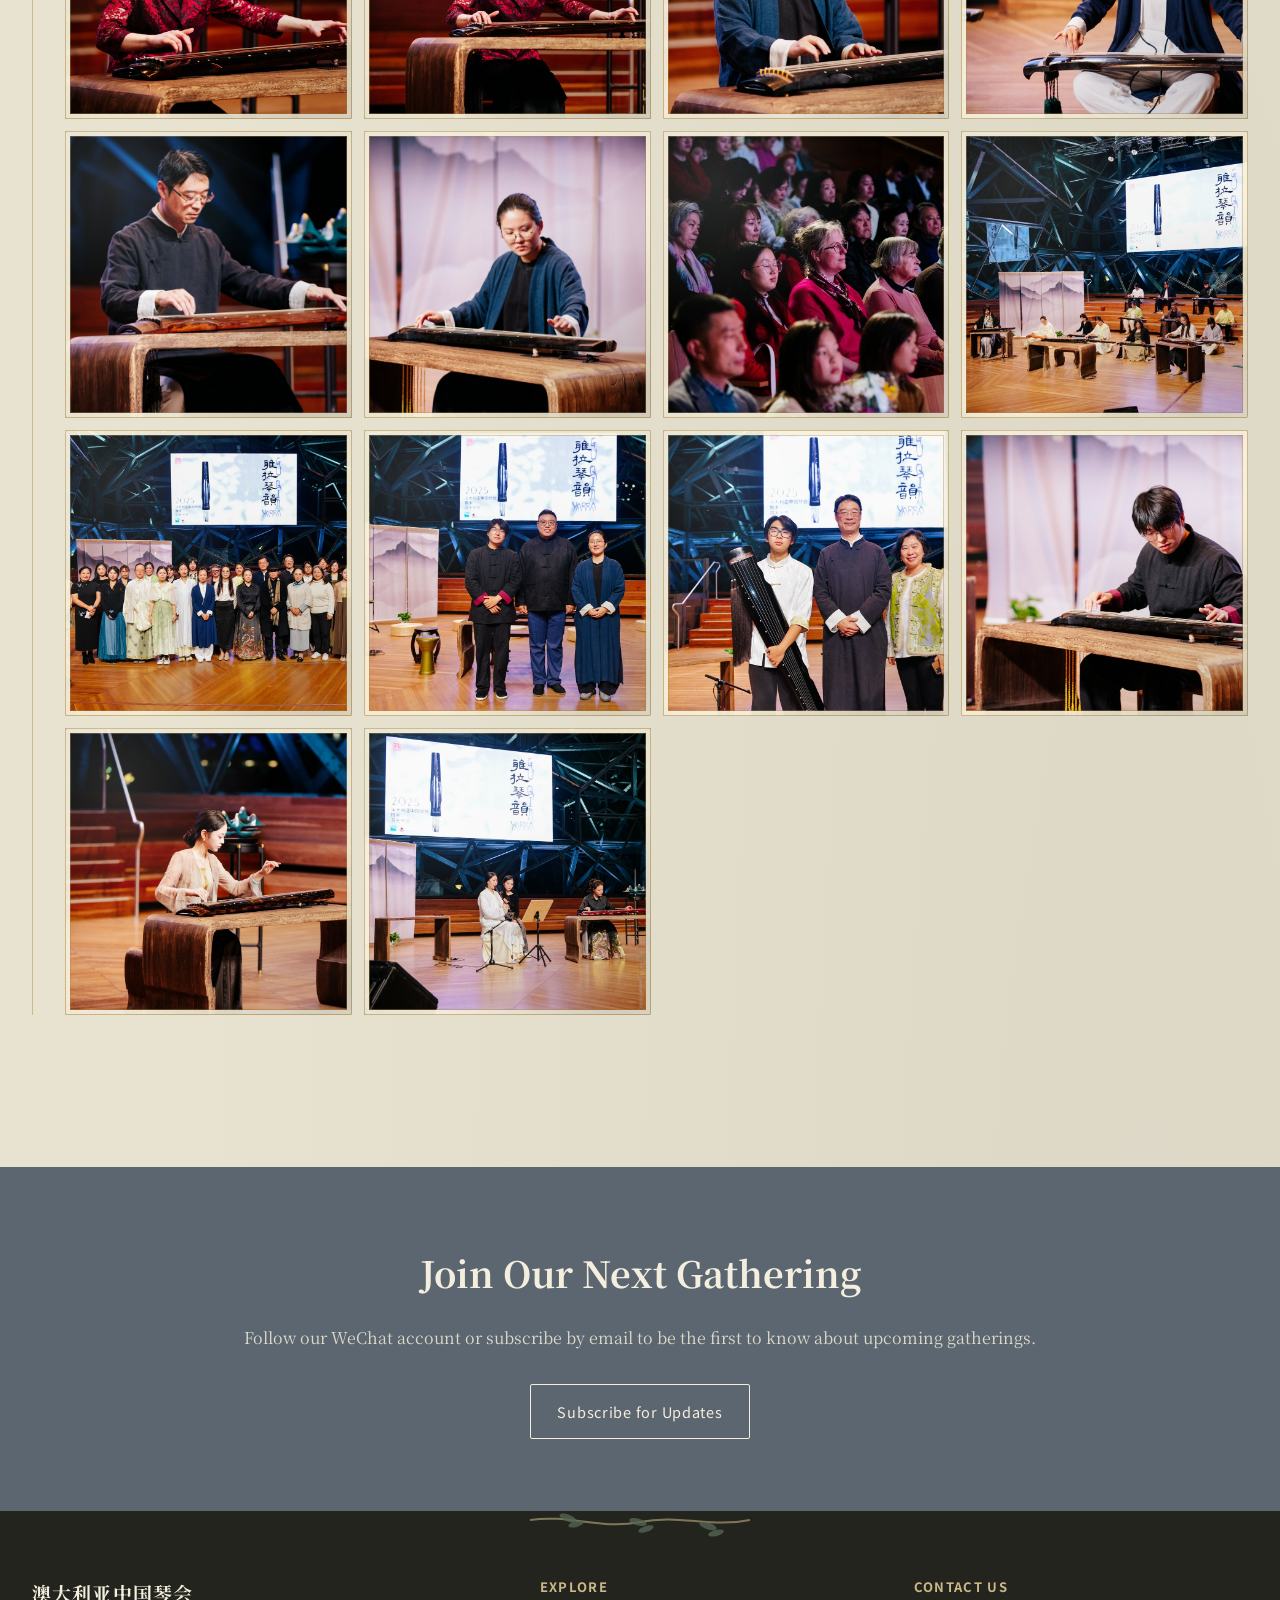
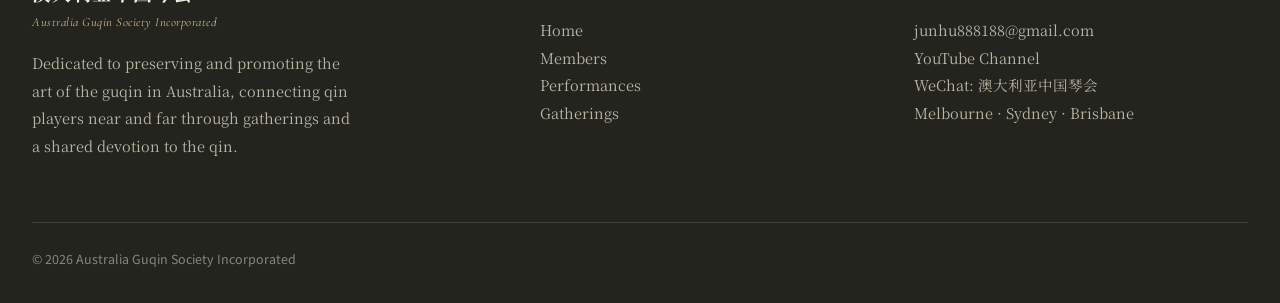
==== commit bfc5c30a: "中秋雅集一节加活动海报 Co-Authored-By: Claude Opus 5.5 <noreply@anthropic.com>" ====
--- a/gatherings-en.html
+++ b/gatherings-en.html
@@ -1015,6 +1015,10 @@
         <span class="date">11 October 2026</span>
         <h3>Mid-Autumn Guqin Gathering 2026<span lang="zh-Hans">丙午中秋雅集</span></h3>
         <p>A two-minute glimpse of the 2026 Mid-Autumn Guqin Gathering of the Australia Guqin Society, held on 11 October at Qixin Cottage. On a sunny, windy day, friends gathered around a garden pavilion with tea and refreshments, played in turn, and closed with a group photo.</p>
+        <figure class="poster" style="max-width:320px;margin:0 0 16px;">
+          <img class="ink-block photo" style="aspect-ratio:941/1672;height:auto;object-fit:contain;" src="assets/mid-autumn-2026/poster.webp" alt="Poster for the 2026 Mid-Autumn Guqin Gathering: 11 October, 12:30 pm, Qixin Cottage" width="941" height="1672" loading="lazy">
+          <figcaption>Poster · 雅集海报</figcaption>
+        </figure>
         <figure class="group-photo">
           <img class="ink-block photo" src="assets/mid-autumn-2026/group.webp" alt="Group photo at Qixin Cottage — Mid-Autumn Guqin Gathering 2026" width="1600" height="1200" loading="lazy">
           <figcaption>Group photo · 丙午中秋雅集合影</figcaption>
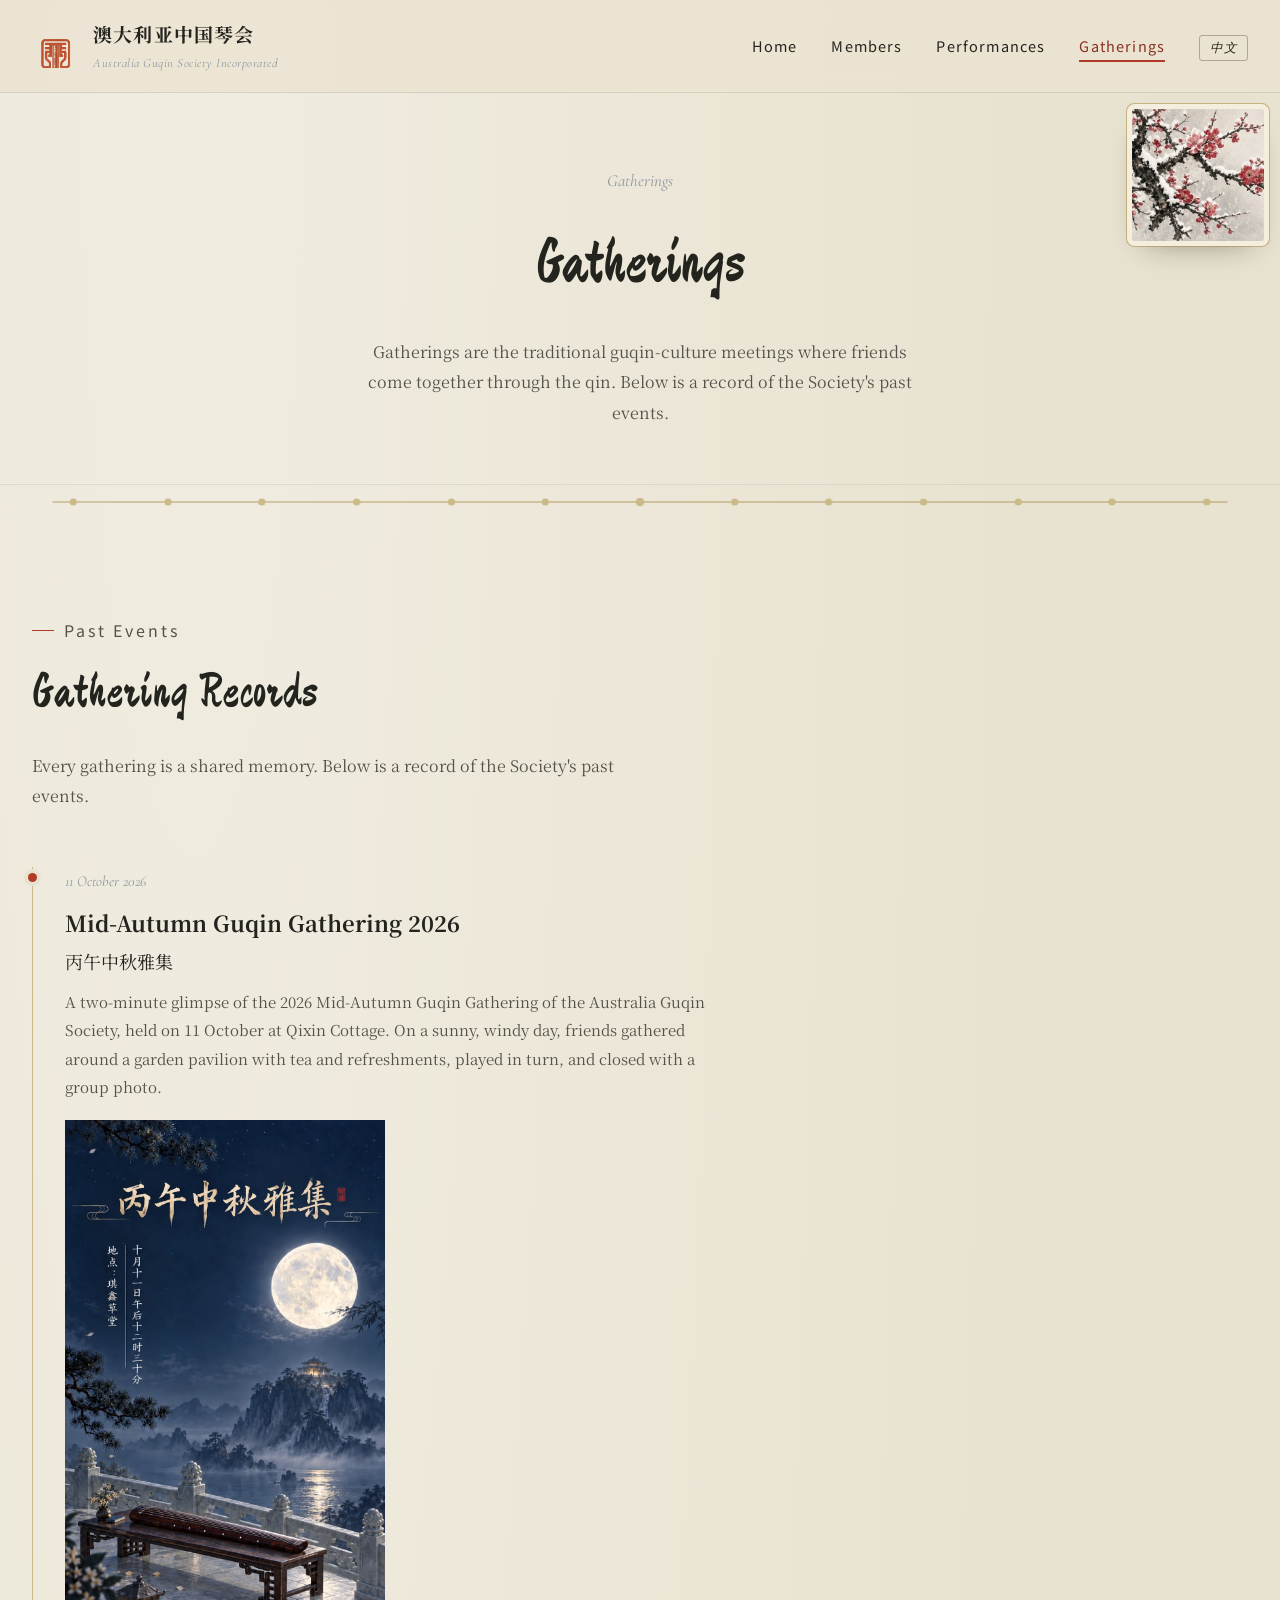
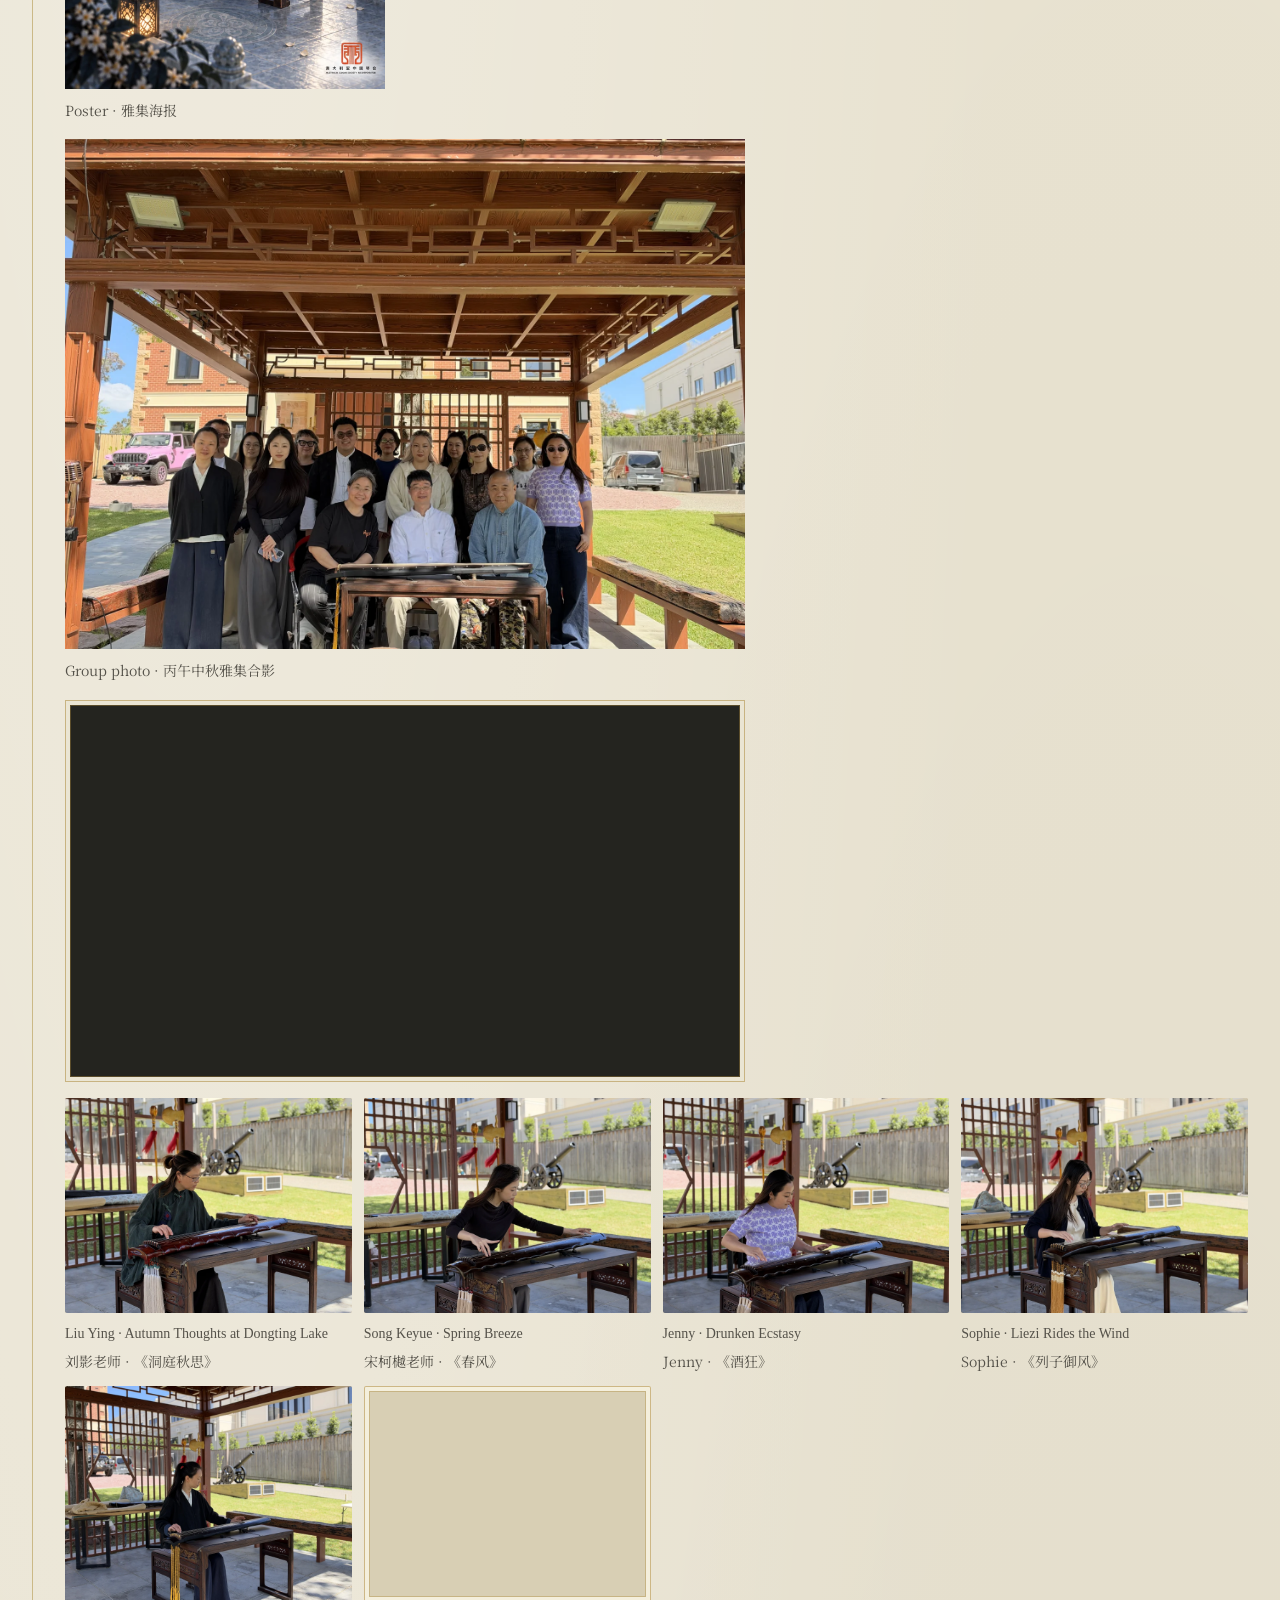
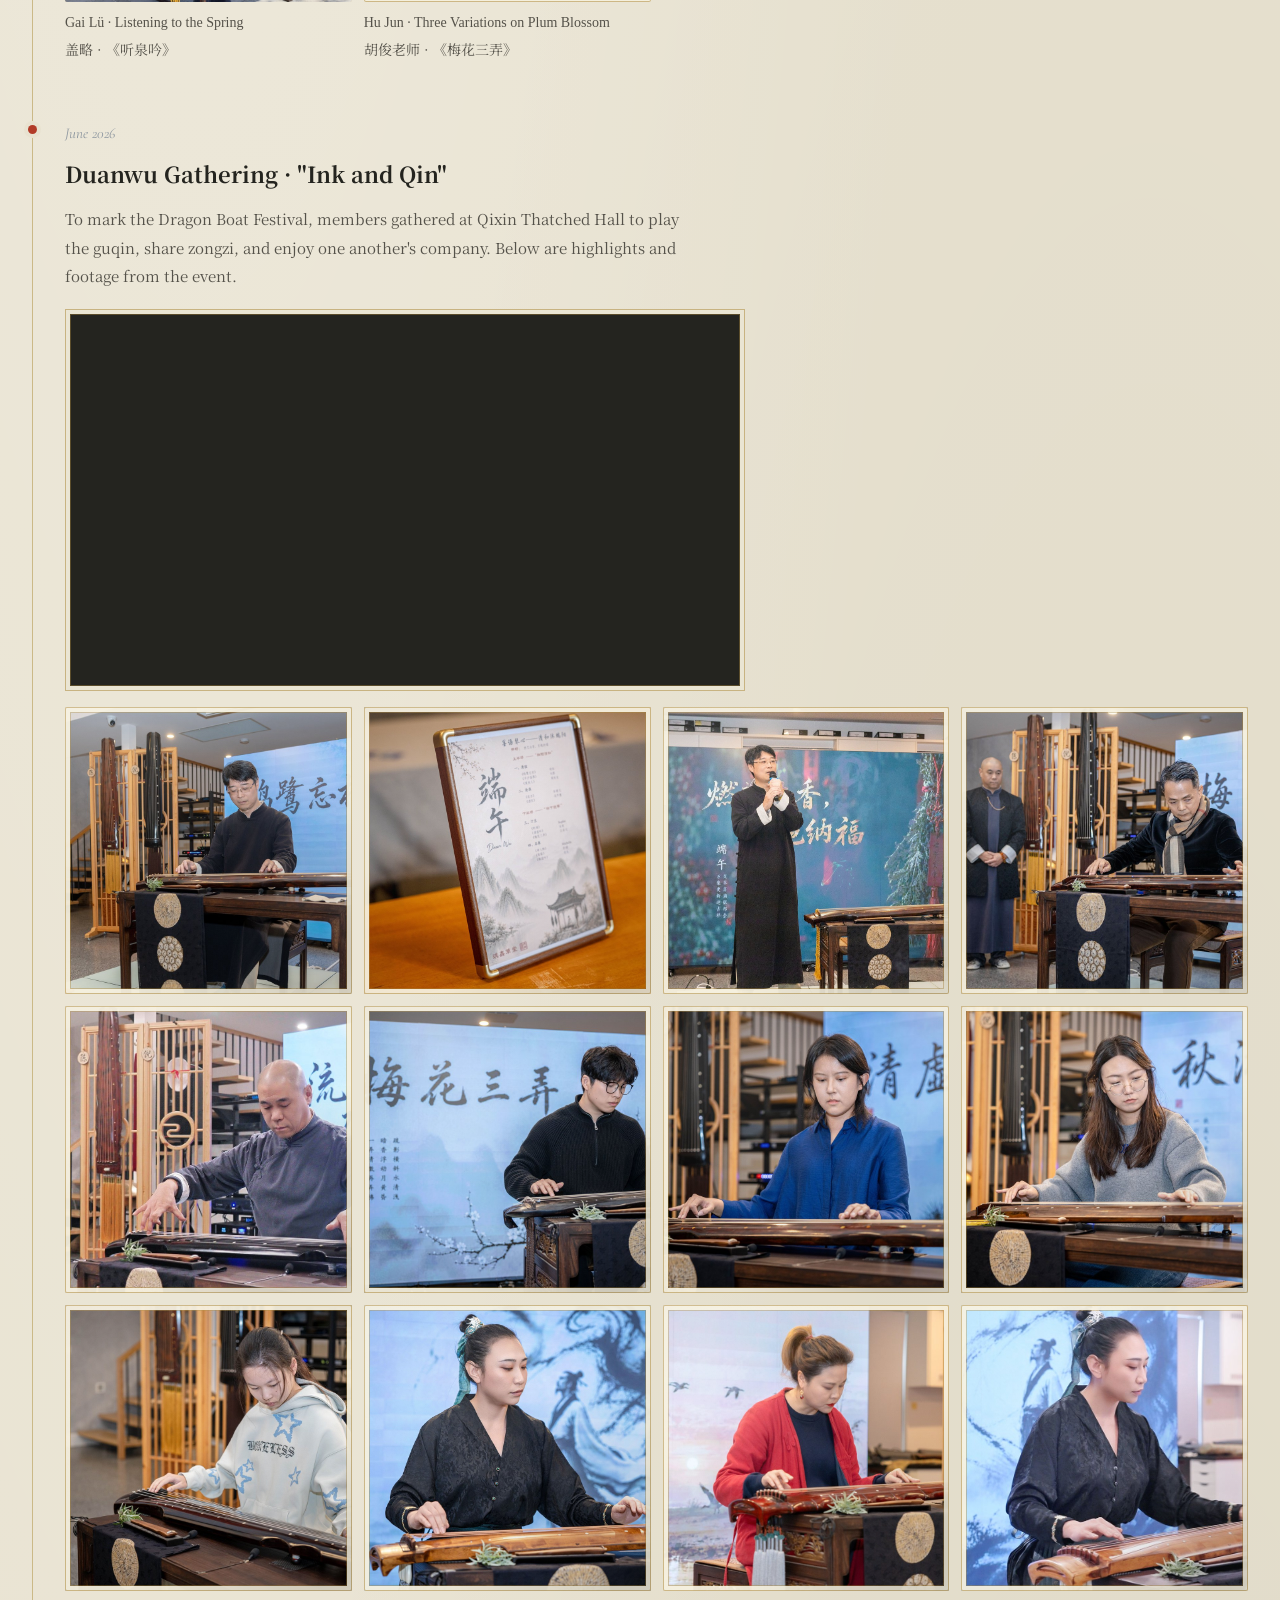
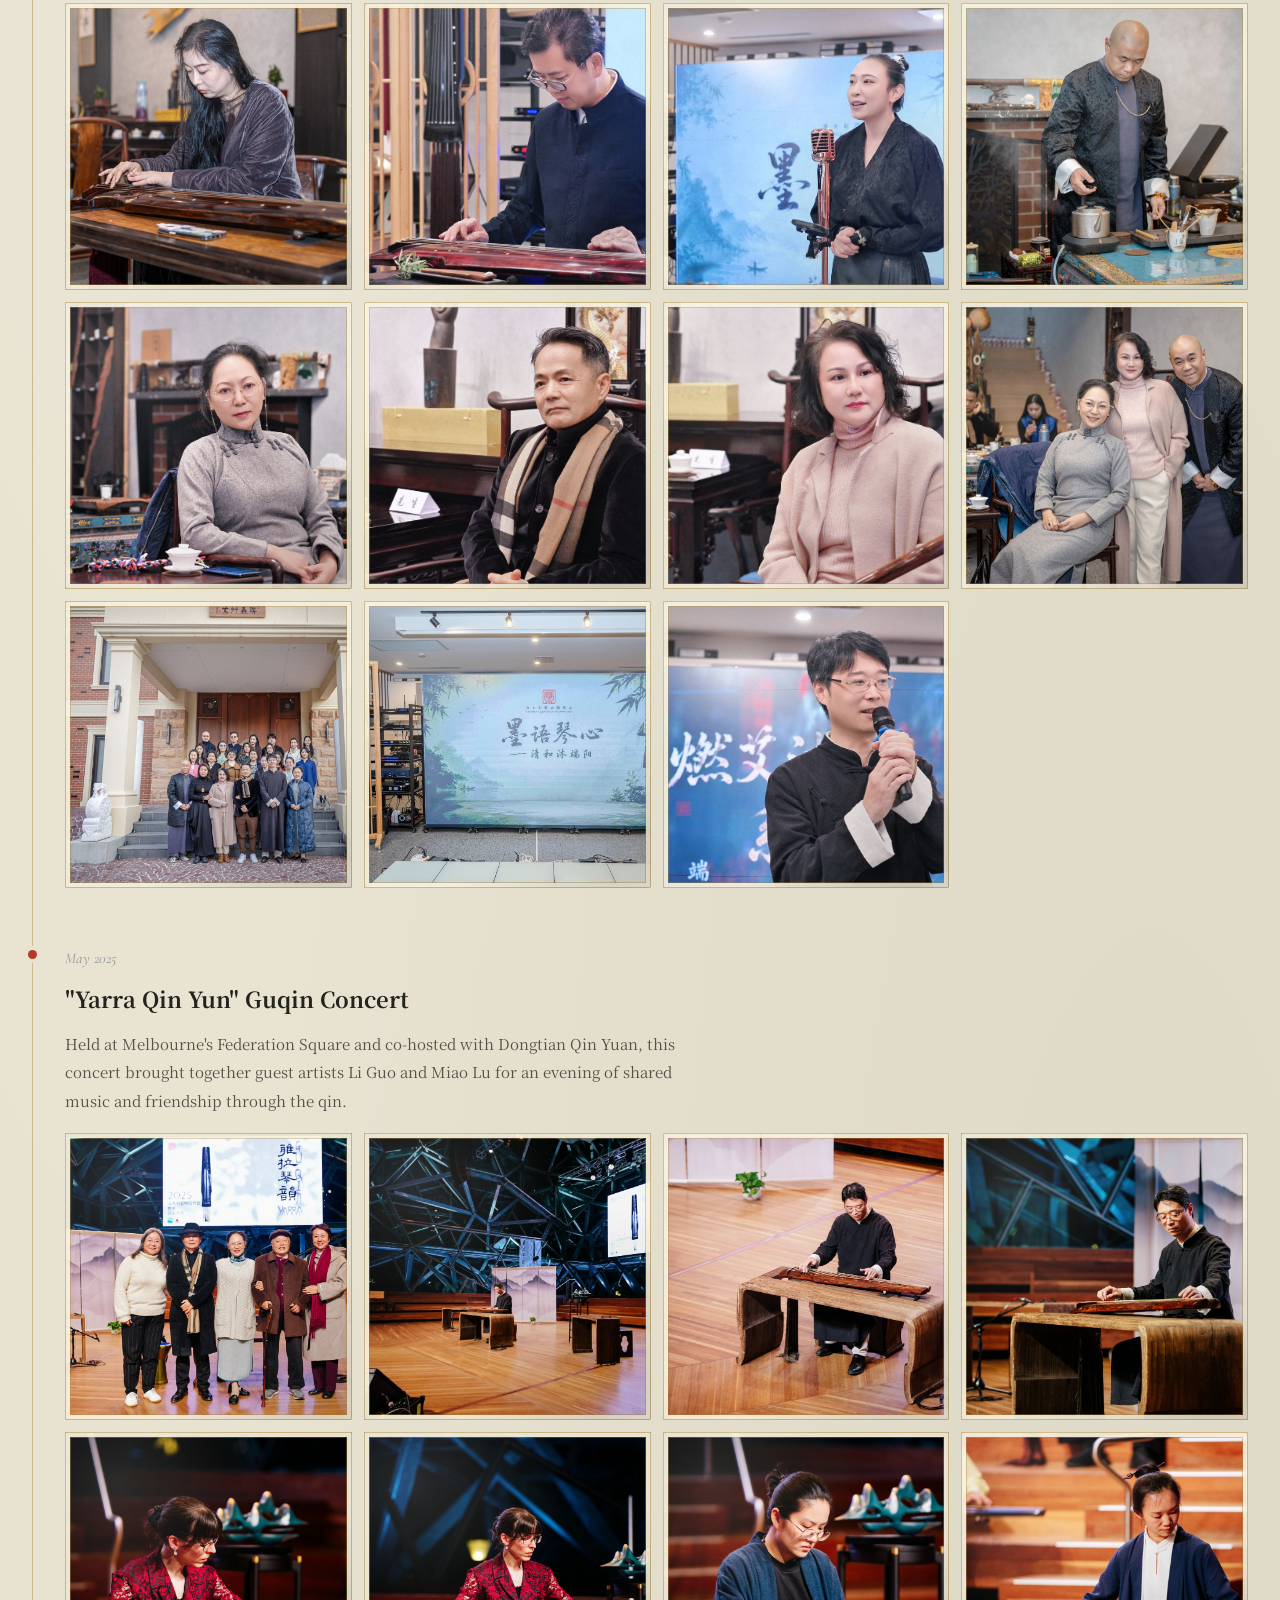
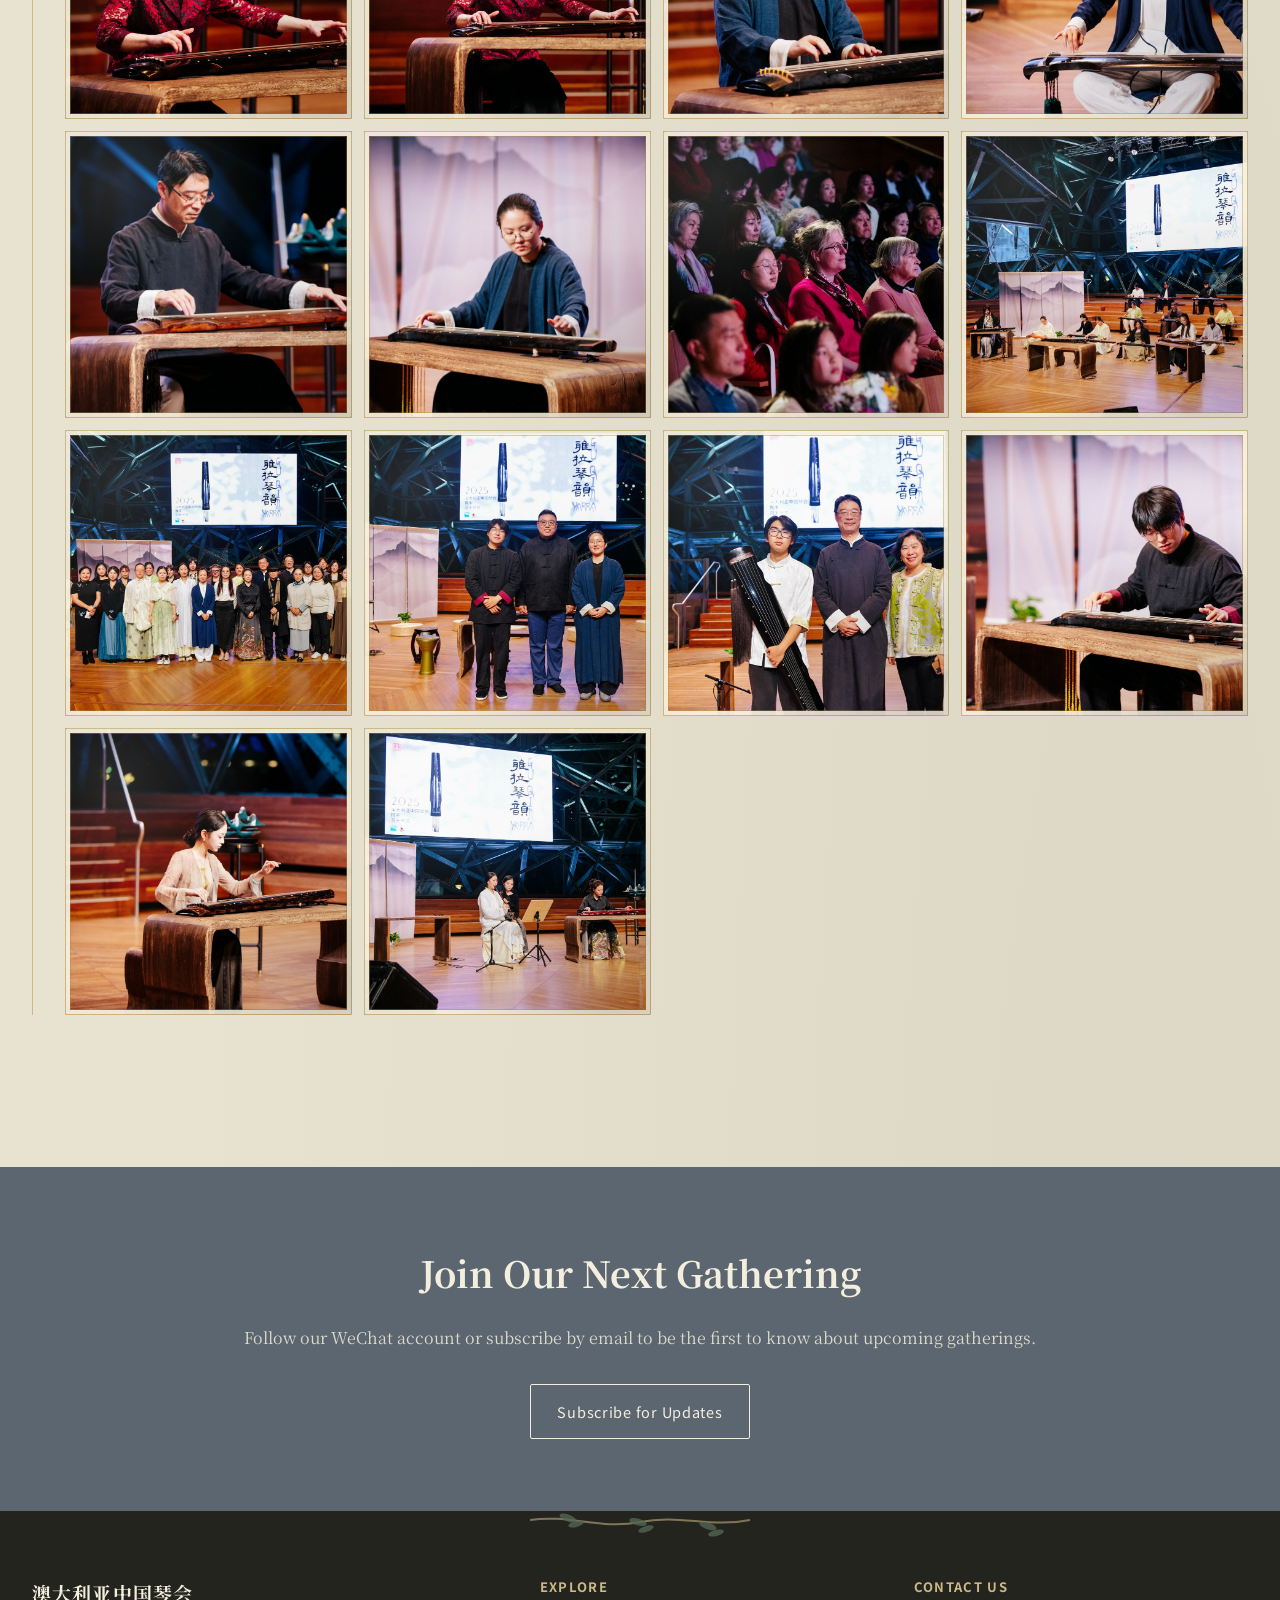
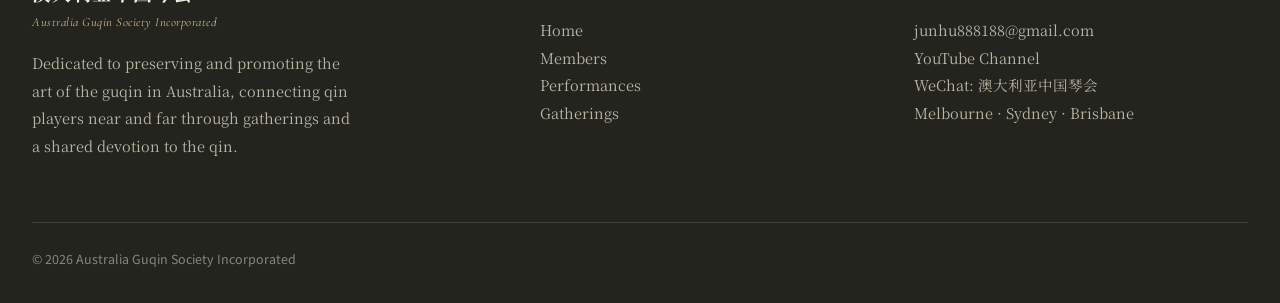
==== commit ea4d3fe4: "中秋雅集照片去掉懒加载，避免部分浏览器不显示 Co-Authored-By: Claude Opus 5.5 <noreply@anthropic.com>" ====
--- a/gatherings-en.html
+++ b/gatherings-en.html
@@ -1016,11 +1016,11 @@
         <h3>Mid-Autumn Guqin Gathering 2026<span lang="zh-Hans">丙午中秋雅集</span></h3>
         <p>A two-minute glimpse of the 2026 Mid-Autumn Guqin Gathering of the Australia Guqin Society, held on 11 October at Qixin Cottage. On a sunny, windy day, friends gathered around a garden pavilion with tea and refreshments, played in turn, and closed with a group photo.</p>
         <figure class="poster" style="max-width:320px;margin:0 0 16px;">
-          <img class="ink-block photo" style="aspect-ratio:941/1672;height:auto;object-fit:contain;" src="assets/mid-autumn-2026/poster.webp" alt="Poster for the 2026 Mid-Autumn Guqin Gathering: 11 October, 12:30 pm, Qixin Cottage" width="941" height="1672" loading="lazy">
+          <img class="ink-block photo" style="aspect-ratio:941/1672;height:auto;object-fit:contain;" src="assets/mid-autumn-2026/poster.webp" alt="Poster for the 2026 Mid-Autumn Guqin Gathering: 11 October, 12:30 pm, Qixin Cottage" width="941" height="1672" decoding="async">
           <figcaption>Poster · 雅集海报</figcaption>
         </figure>
         <figure class="group-photo">
-          <img class="ink-block photo" src="assets/mid-autumn-2026/group.webp" alt="Group photo at Qixin Cottage — Mid-Autumn Guqin Gathering 2026" width="1600" height="1200" loading="lazy">
+          <img class="ink-block photo" src="assets/mid-autumn-2026/group.webp" alt="Group photo at Qixin Cottage — Mid-Autumn Guqin Gathering 2026" width="1600" height="1200" decoding="async">
           <figcaption>Group photo · 丙午中秋雅集合影</figcaption>
         </figure>
         <div class="ink-block has-video" style="max-width:680px;aspect-ratio:16/9;margin-bottom:16px;">
@@ -1028,27 +1028,27 @@
         </div>
         <div class="gallery-strip">
           <figure>
-            <img class="ink-block photo" src="assets/mid-autumn-2026/liu-ying-dongting.webp" alt="Liu Ying performing Autumn Thoughts at Dongting Lake on guqin — 刘影老师《洞庭秋思》" width="1600" height="1200" loading="lazy">
+            <img class="ink-block photo" src="assets/mid-autumn-2026/liu-ying-dongting.webp" alt="Liu Ying performing Autumn Thoughts at Dongting Lake on guqin — 刘影老师《洞庭秋思》" width="1600" height="1200" decoding="async">
             <figcaption><span class="en" lang="en">Liu Ying · Autumn Thoughts at Dongting Lake</span><span lang="zh-Hans">刘影老师 · 《洞庭秋思》</span></figcaption>
           </figure>
           <figure>
-            <img class="ink-block photo" src="assets/mid-autumn-2026/song-keyue-spring-breeze.webp" alt="Song Keyue performing Spring Breeze on guqin — 宋柯樾老师《春风》" width="1600" height="1200" loading="lazy">
+            <img class="ink-block photo" src="assets/mid-autumn-2026/song-keyue-spring-breeze.webp" alt="Song Keyue performing Spring Breeze on guqin — 宋柯樾老师《春风》" width="1600" height="1200" decoding="async">
             <figcaption><span class="en" lang="en">Song Keyue · Spring Breeze</span><span lang="zh-Hans">宋柯樾老师 · 《春风》</span></figcaption>
           </figure>
           <figure>
-            <img class="ink-block photo" src="assets/mid-autumn-2026/jenny-drunken-ecstasy.webp" alt="Jenny performing Drunken Ecstasy on guqin — Jenny《酒狂》" width="1600" height="1200" loading="lazy">
+            <img class="ink-block photo" src="assets/mid-autumn-2026/jenny-drunken-ecstasy.webp" alt="Jenny performing Drunken Ecstasy on guqin — Jenny《酒狂》" width="1600" height="1200" decoding="async">
             <figcaption><span class="en" lang="en">Jenny · Drunken Ecstasy</span><span lang="zh-Hans">Jenny · 《酒狂》</span></figcaption>
           </figure>
           <figure>
-            <img class="ink-block photo" src="assets/mid-autumn-2026/sophie-liezi.webp" alt="Sophie performing Liezi Rides the Wind on guqin — Sophie《列子御风》" width="1600" height="1200" loading="lazy">
+            <img class="ink-block photo" src="assets/mid-autumn-2026/sophie-liezi.webp" alt="Sophie performing Liezi Rides the Wind on guqin — Sophie《列子御风》" width="1600" height="1200" decoding="async">
             <figcaption><span class="en" lang="en">Sophie · Liezi Rides the Wind</span><span lang="zh-Hans">Sophie · 《列子御风》</span></figcaption>
           </figure>
           <figure>
-            <img class="ink-block photo" src="assets/mid-autumn-2026/gai-lue-listening-to-the-spring.webp" alt="Gai Lü performing Listening to the Spring on guqin — 盖略《听泉吟》" width="1600" height="1200" loading="lazy">
+            <img class="ink-block photo" src="assets/mid-autumn-2026/gai-lue-listening-to-the-spring.webp" alt="Gai Lü performing Listening to the Spring on guqin — 盖略《听泉吟》" width="1600" height="1200" decoding="async">
             <figcaption><span class="en" lang="en">Gai Lü · Listening to the Spring</span><span lang="zh-Hans">盖略 · 《听泉吟》</span></figcaption>
           </figure>
           <figure>
-            <img class="ink-block photo" src="assets/mid-autumn-2026/hu-jun-plum-blossom.webp" alt="Hu Jun performing Three Variations on Plum Blossom on guqin — 胡俊老师《梅花三弄》" width="1600" height="1200" loading="lazy">
+            <img class="ink-block photo" src="assets/mid-autumn-2026/hu-jun-plum-blossom.webp" alt="Hu Jun performing Three Variations on Plum Blossom on guqin — 胡俊老师《梅花三弄》" width="1600" height="1200" decoding="async">
             <figcaption><span class="en" lang="en">Hu Jun · Three Variations on Plum Blossom</span><span lang="zh-Hans">胡俊老师 · 《梅花三弄》</span></figcaption>
           </figure>
         </div>
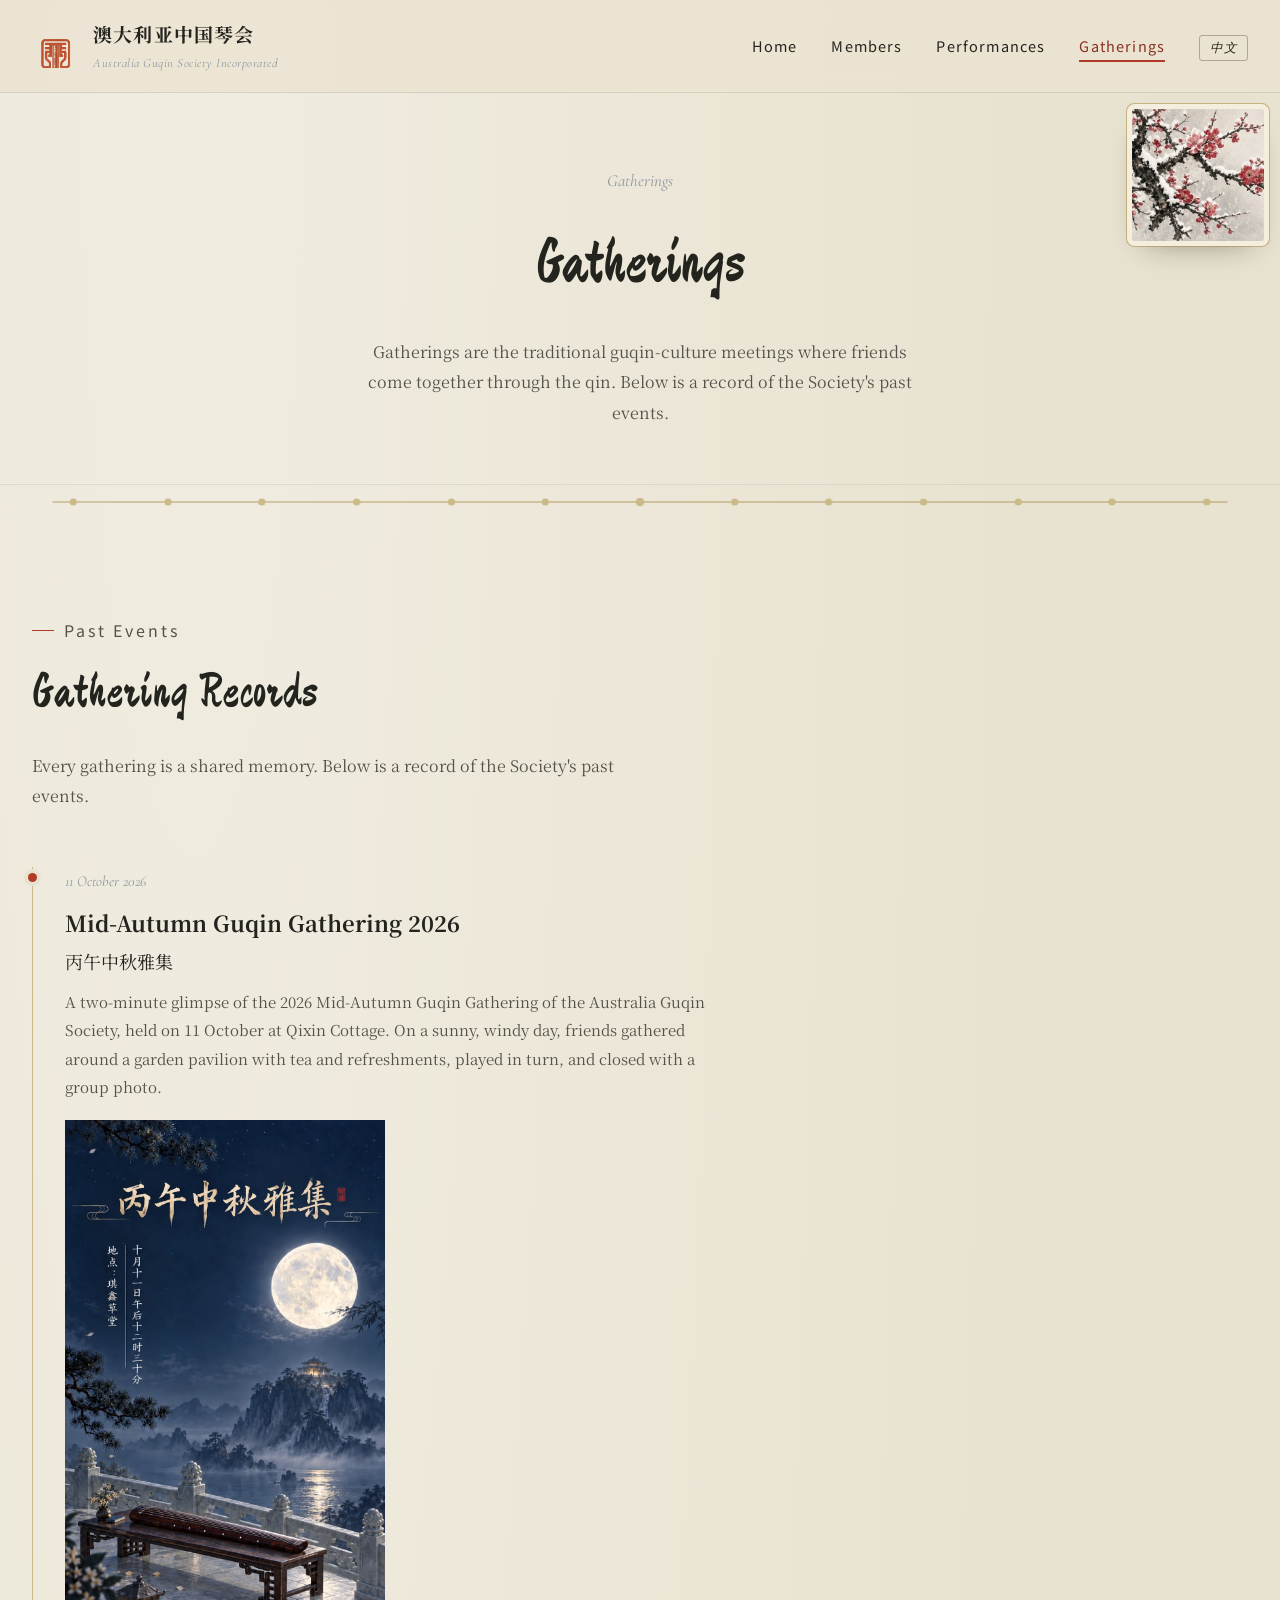
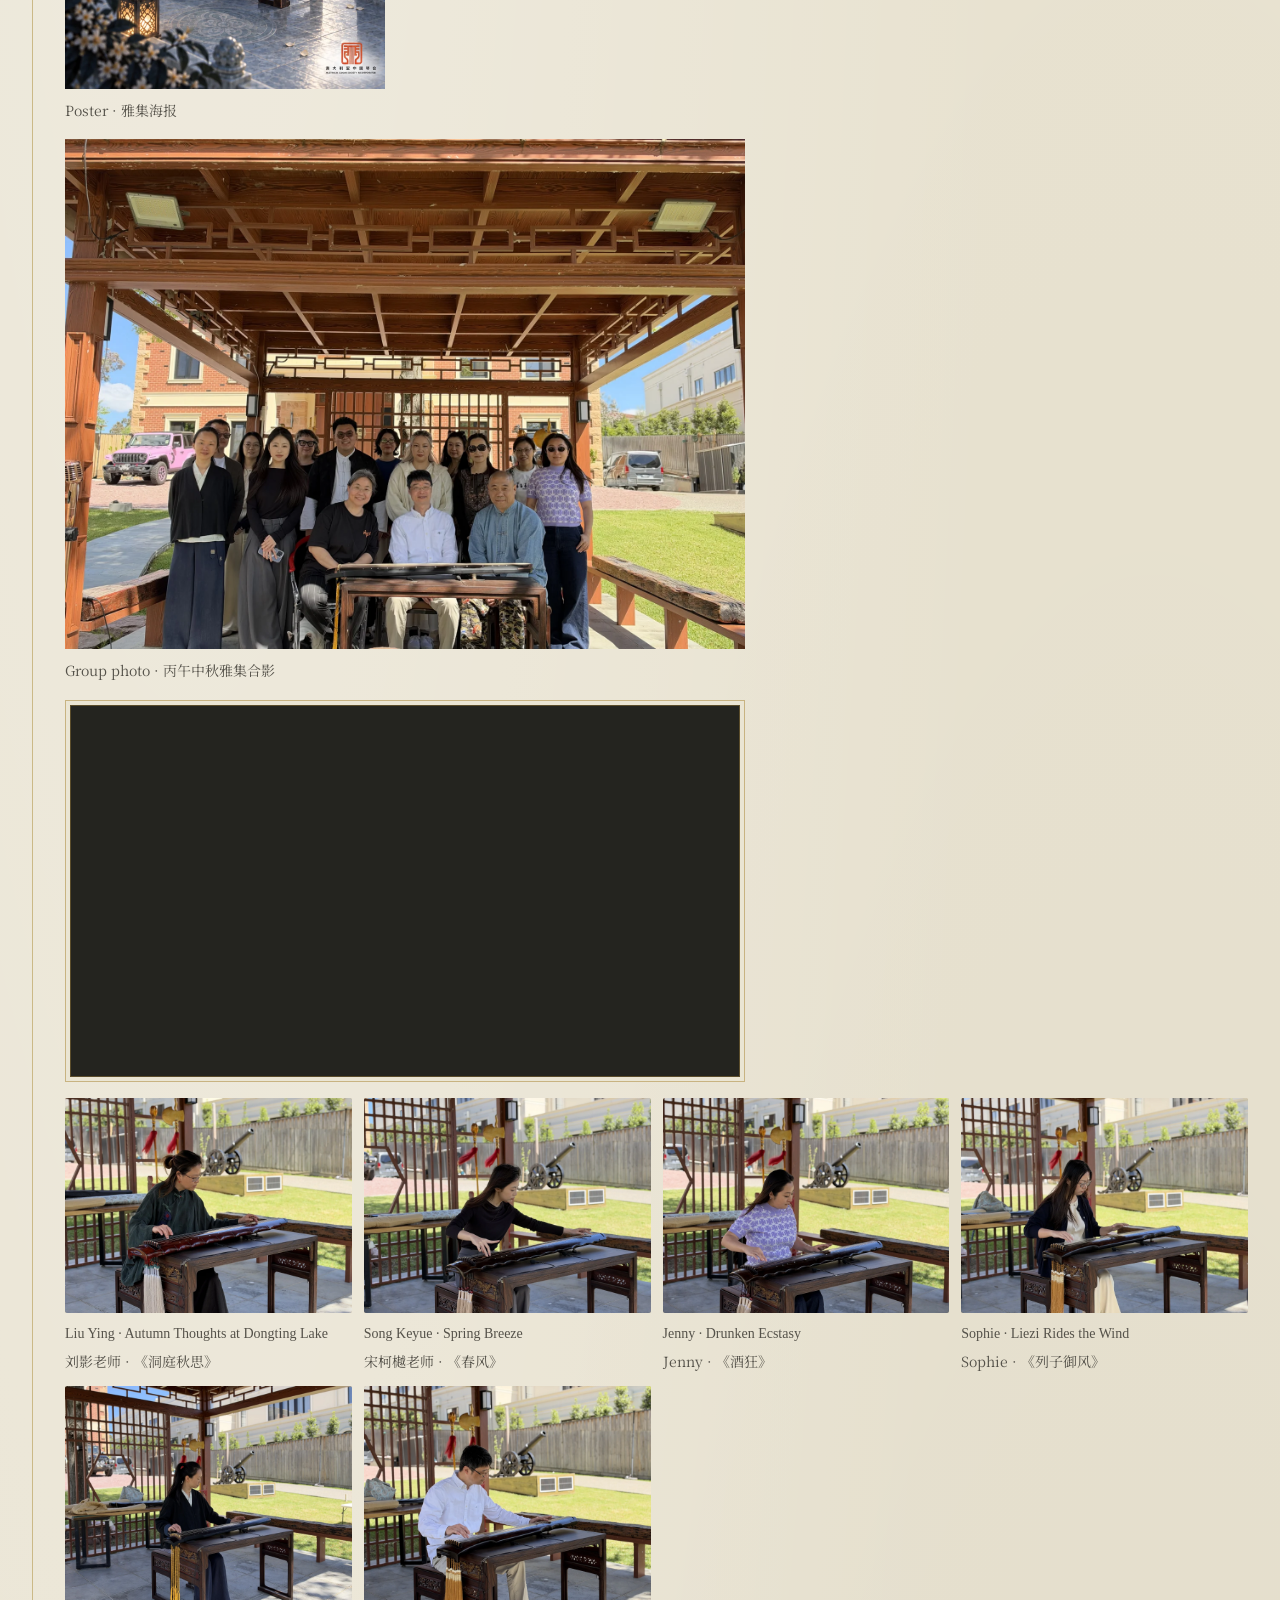
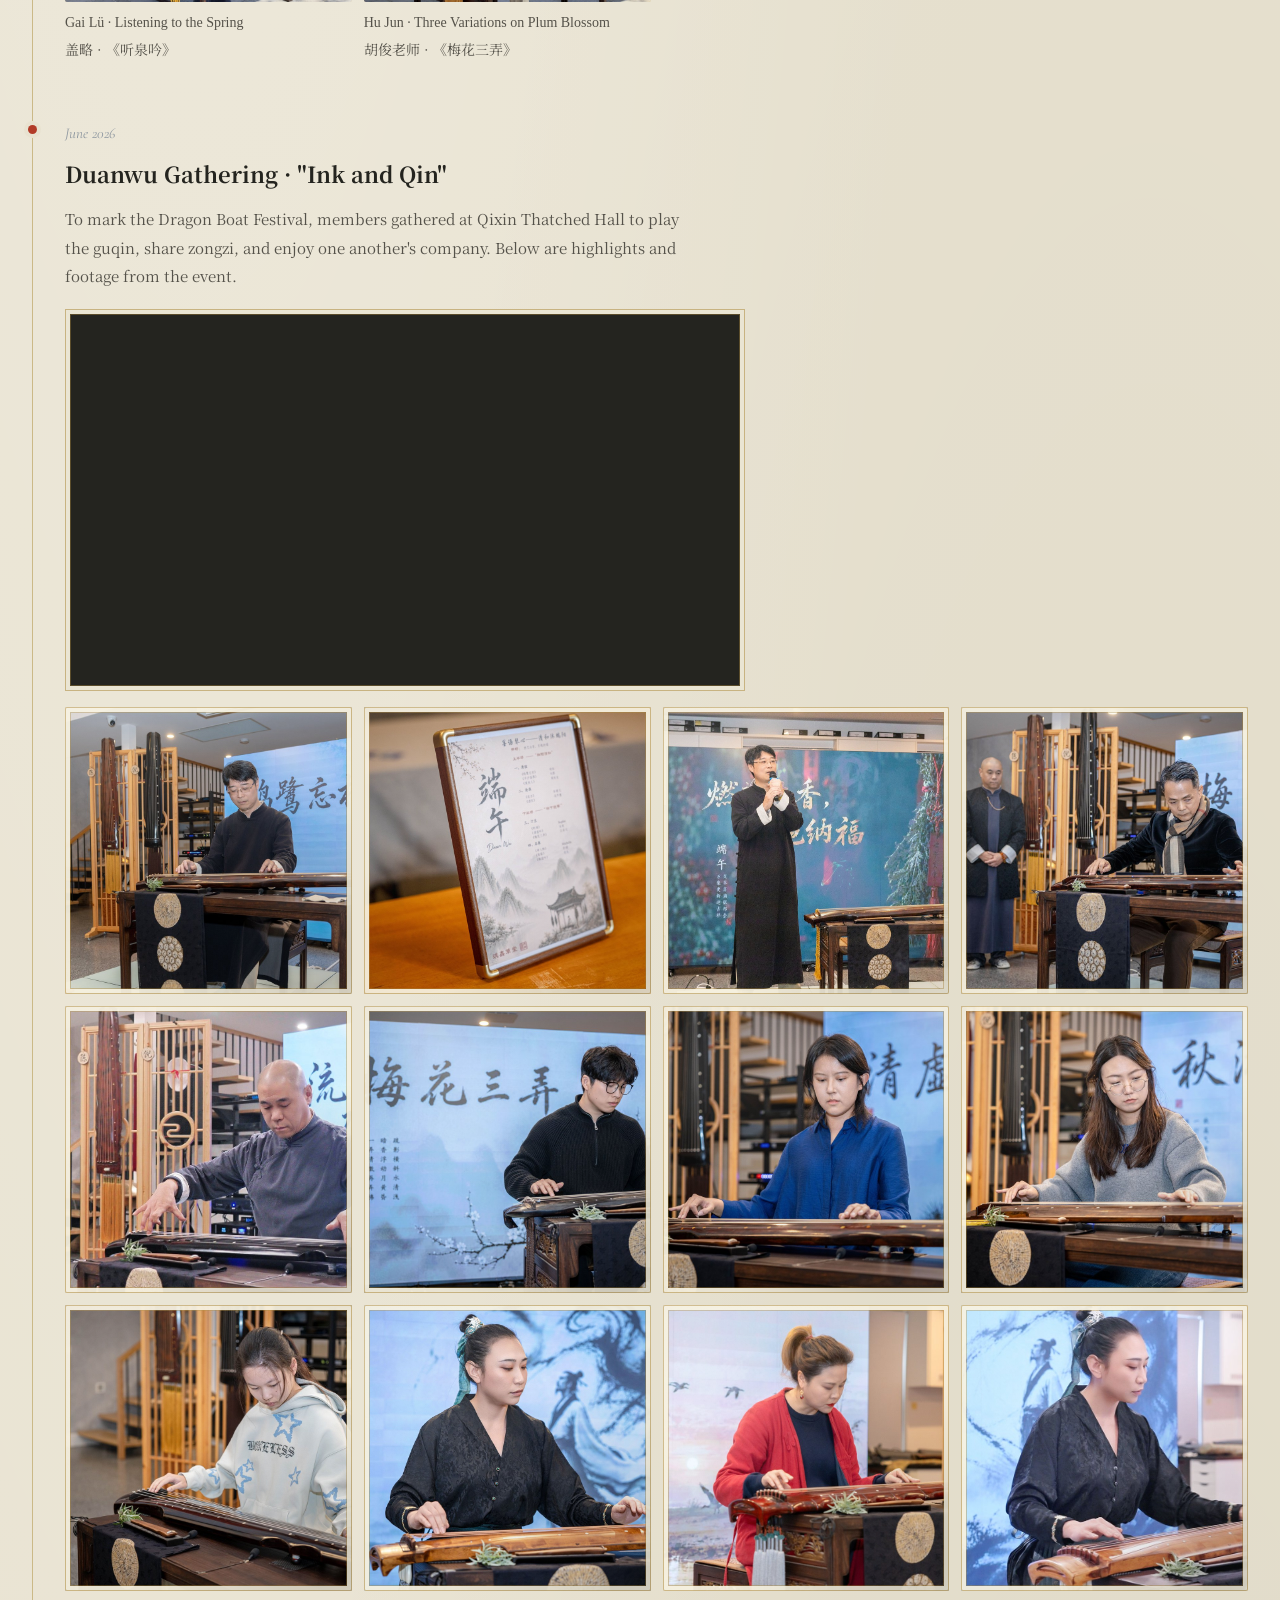
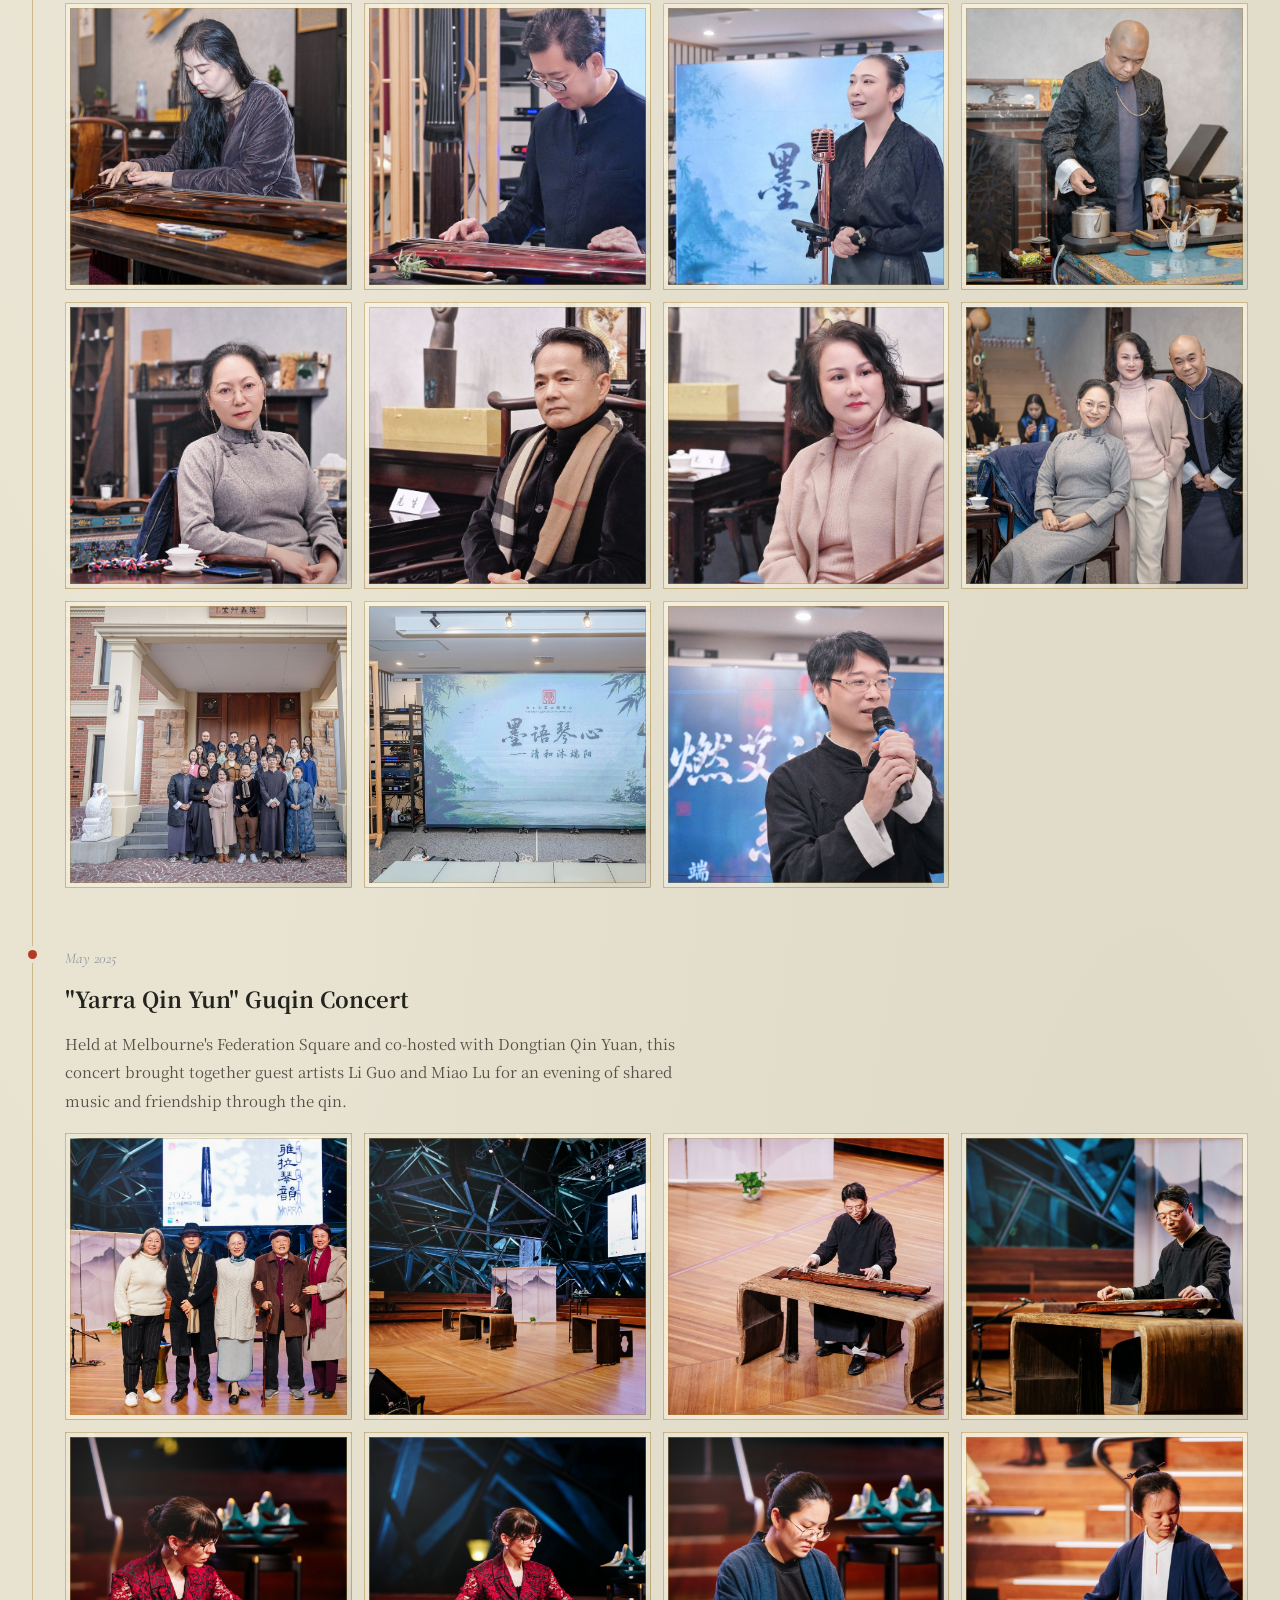
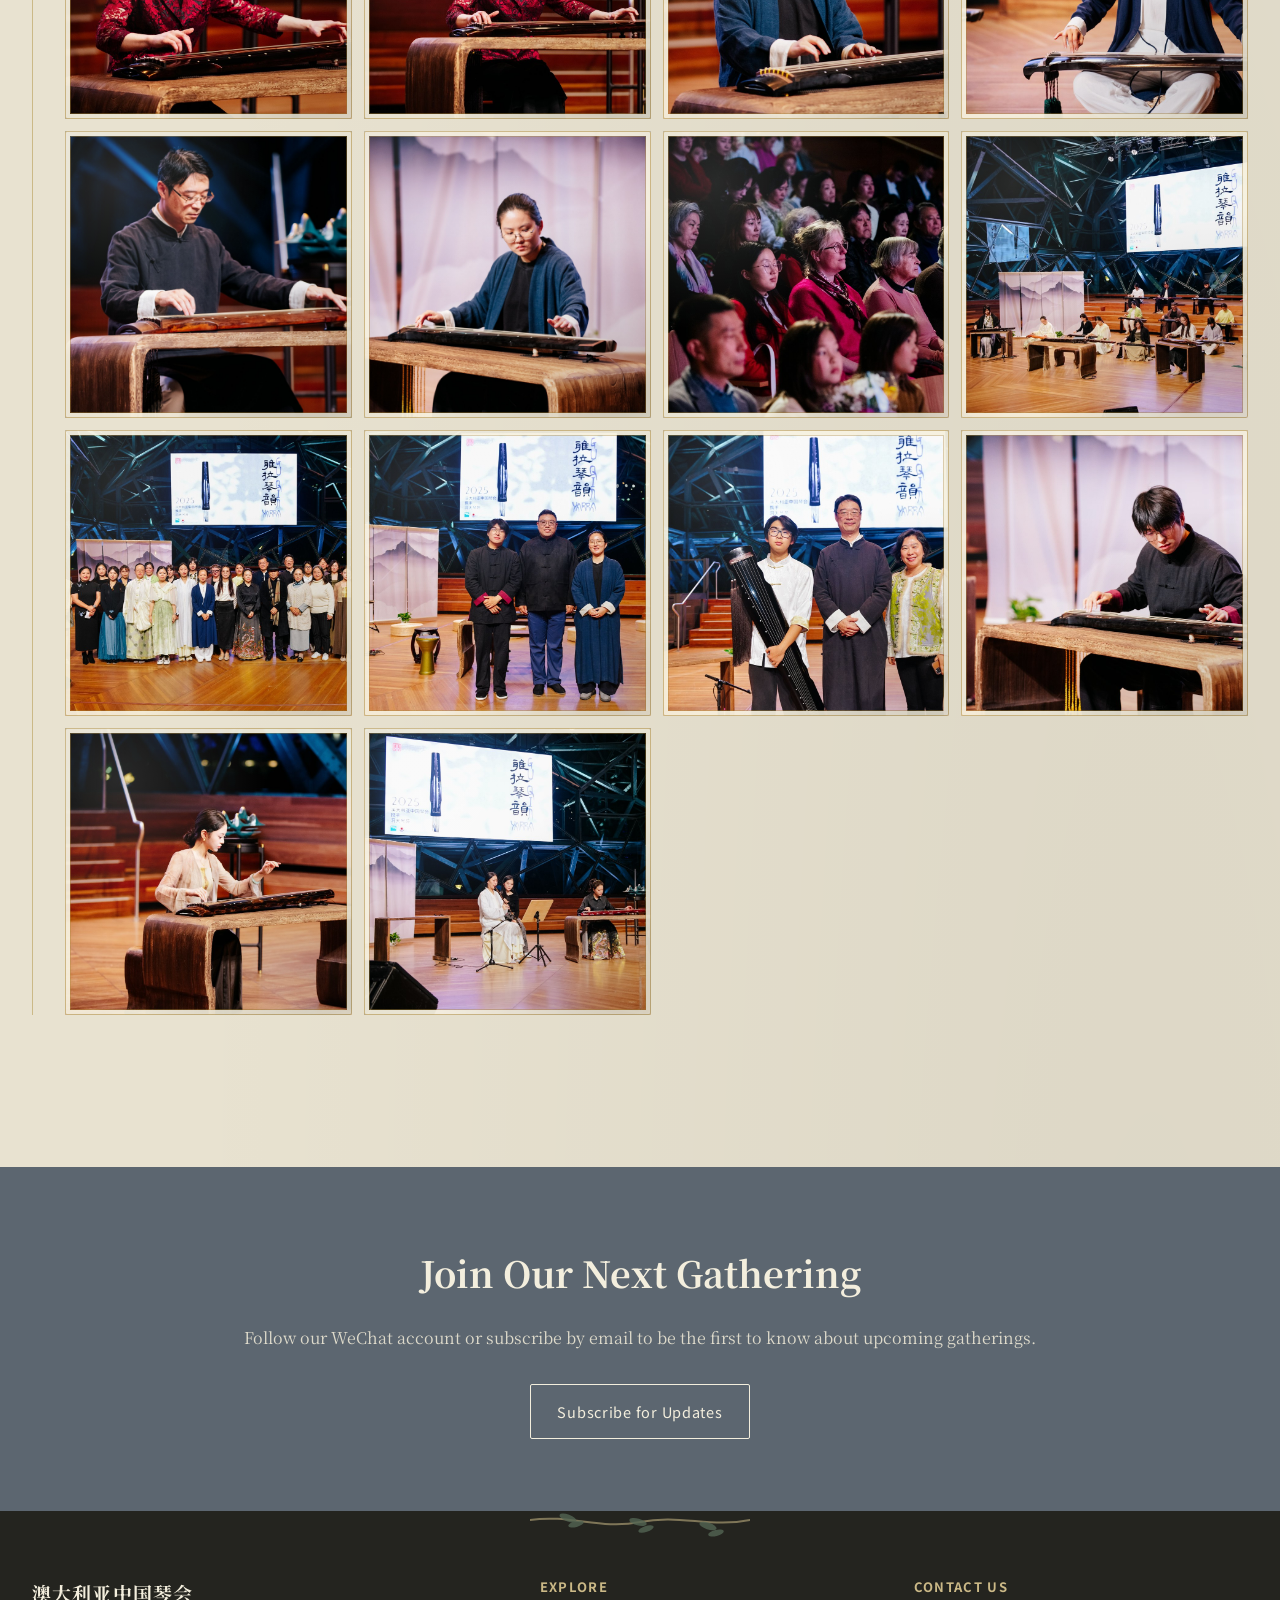
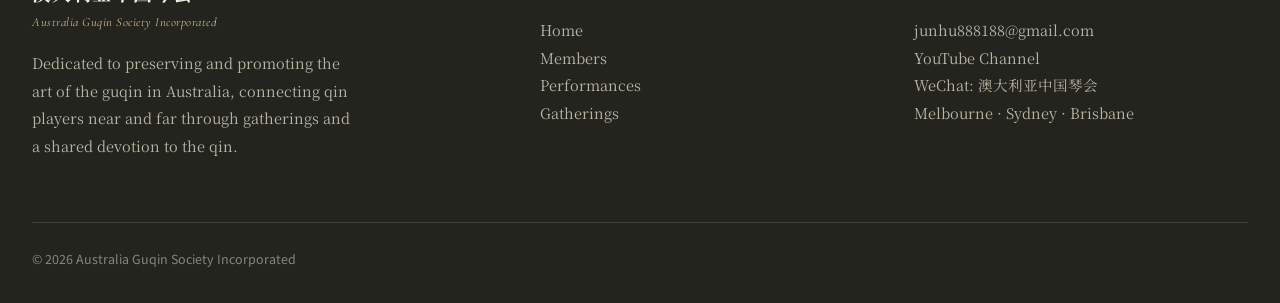
==== commit c892ff79: "恢复中秋雅集照片懒加载（Jun 11-16：问题在教室公用电脑，不是懒加载） Co-Authored-By: Claude Opus 5.5 <noreply@anthropic.com>" ====
--- a/gatherings-en.html
+++ b/gatherings-en.html
@@ -1016,11 +1016,11 @@
         <h3>Mid-Autumn Guqin Gathering 2026<span lang="zh-Hans">丙午中秋雅集</span></h3>
         <p>A two-minute glimpse of the 2026 Mid-Autumn Guqin Gathering of the Australia Guqin Society, held on 11 October at Qixin Cottage. On a sunny, windy day, friends gathered around a garden pavilion with tea and refreshments, played in turn, and closed with a group photo.</p>
         <figure class="poster" style="max-width:320px;margin:0 0 16px;">
-          <img class="ink-block photo" style="aspect-ratio:941/1672;height:auto;object-fit:contain;" src="assets/mid-autumn-2026/poster.webp" alt="Poster for the 2026 Mid-Autumn Guqin Gathering: 11 October, 12:30 pm, Qixin Cottage" width="941" height="1672" decoding="async">
+          <img class="ink-block photo" style="aspect-ratio:941/1672;height:auto;object-fit:contain;" src="assets/mid-autumn-2026/poster.webp" alt="Poster for the 2026 Mid-Autumn Guqin Gathering: 11 October, 12:30 pm, Qixin Cottage" width="941" height="1672" loading="lazy">
           <figcaption>Poster · 雅集海报</figcaption>
         </figure>
         <figure class="group-photo">
-          <img class="ink-block photo" src="assets/mid-autumn-2026/group.webp" alt="Group photo at Qixin Cottage — Mid-Autumn Guqin Gathering 2026" width="1600" height="1200" decoding="async">
+          <img class="ink-block photo" src="assets/mid-autumn-2026/group.webp" alt="Group photo at Qixin Cottage — Mid-Autumn Guqin Gathering 2026" width="1600" height="1200" loading="lazy">
           <figcaption>Group photo · 丙午中秋雅集合影</figcaption>
         </figure>
         <div class="ink-block has-video" style="max-width:680px;aspect-ratio:16/9;margin-bottom:16px;">
@@ -1028,27 +1028,27 @@
         </div>
         <div class="gallery-strip">
           <figure>
-            <img class="ink-block photo" src="assets/mid-autumn-2026/liu-ying-dongting.webp" alt="Liu Ying performing Autumn Thoughts at Dongting Lake on guqin — 刘影老师《洞庭秋思》" width="1600" height="1200" decoding="async">
+            <img class="ink-block photo" src="assets/mid-autumn-2026/liu-ying-dongting.webp" alt="Liu Ying performing Autumn Thoughts at Dongting Lake on guqin — 刘影老师《洞庭秋思》" width="1600" height="1200" loading="lazy">
             <figcaption><span class="en" lang="en">Liu Ying · Autumn Thoughts at Dongting Lake</span><span lang="zh-Hans">刘影老师 · 《洞庭秋思》</span></figcaption>
           </figure>
           <figure>
-            <img class="ink-block photo" src="assets/mid-autumn-2026/song-keyue-spring-breeze.webp" alt="Song Keyue performing Spring Breeze on guqin — 宋柯樾老师《春风》" width="1600" height="1200" decoding="async">
+            <img class="ink-block photo" src="assets/mid-autumn-2026/song-keyue-spring-breeze.webp" alt="Song Keyue performing Spring Breeze on guqin — 宋柯樾老师《春风》" width="1600" height="1200" loading="lazy">
             <figcaption><span class="en" lang="en">Song Keyue · Spring Breeze</span><span lang="zh-Hans">宋柯樾老师 · 《春风》</span></figcaption>
           </figure>
           <figure>
-            <img class="ink-block photo" src="assets/mid-autumn-2026/jenny-drunken-ecstasy.webp" alt="Jenny performing Drunken Ecstasy on guqin — Jenny《酒狂》" width="1600" height="1200" decoding="async">
+            <img class="ink-block photo" src="assets/mid-autumn-2026/jenny-drunken-ecstasy.webp" alt="Jenny performing Drunken Ecstasy on guqin — Jenny《酒狂》" width="1600" height="1200" loading="lazy">
             <figcaption><span class="en" lang="en">Jenny · Drunken Ecstasy</span><span lang="zh-Hans">Jenny · 《酒狂》</span></figcaption>
           </figure>
           <figure>
-            <img class="ink-block photo" src="assets/mid-autumn-2026/sophie-liezi.webp" alt="Sophie performing Liezi Rides the Wind on guqin — Sophie《列子御风》" width="1600" height="1200" decoding="async">
+            <img class="ink-block photo" src="assets/mid-autumn-2026/sophie-liezi.webp" alt="Sophie performing Liezi Rides the Wind on guqin — Sophie《列子御风》" width="1600" height="1200" loading="lazy">
             <figcaption><span class="en" lang="en">Sophie · Liezi Rides the Wind</span><span lang="zh-Hans">Sophie · 《列子御风》</span></figcaption>
           </figure>
           <figure>
-            <img class="ink-block photo" src="assets/mid-autumn-2026/gai-lue-listening-to-the-spring.webp" alt="Gai Lü performing Listening to the Spring on guqin — 盖略《听泉吟》" width="1600" height="1200" decoding="async">
+            <img class="ink-block photo" src="assets/mid-autumn-2026/gai-lue-listening-to-the-spring.webp" alt="Gai Lü performing Listening to the Spring on guqin — 盖略《听泉吟》" width="1600" height="1200" loading="lazy">
             <figcaption><span class="en" lang="en">Gai Lü · Listening to the Spring</span><span lang="zh-Hans">盖略 · 《听泉吟》</span></figcaption>
           </figure>
           <figure>
-            <img class="ink-block photo" src="assets/mid-autumn-2026/hu-jun-plum-blossom.webp" alt="Hu Jun performing Three Variations on Plum Blossom on guqin — 胡俊老师《梅花三弄》" width="1600" height="1200" decoding="async">
+            <img class="ink-block photo" src="assets/mid-autumn-2026/hu-jun-plum-blossom.webp" alt="Hu Jun performing Three Variations on Plum Blossom on guqin — 胡俊老师《梅花三弄》" width="1600" height="1200" loading="lazy">
             <figcaption><span class="en" lang="en">Hu Jun · Three Variations on Plum Blossom</span><span lang="zh-Hans">胡俊老师 · 《梅花三弄》</span></figcaption>
           </figure>
         </div>
